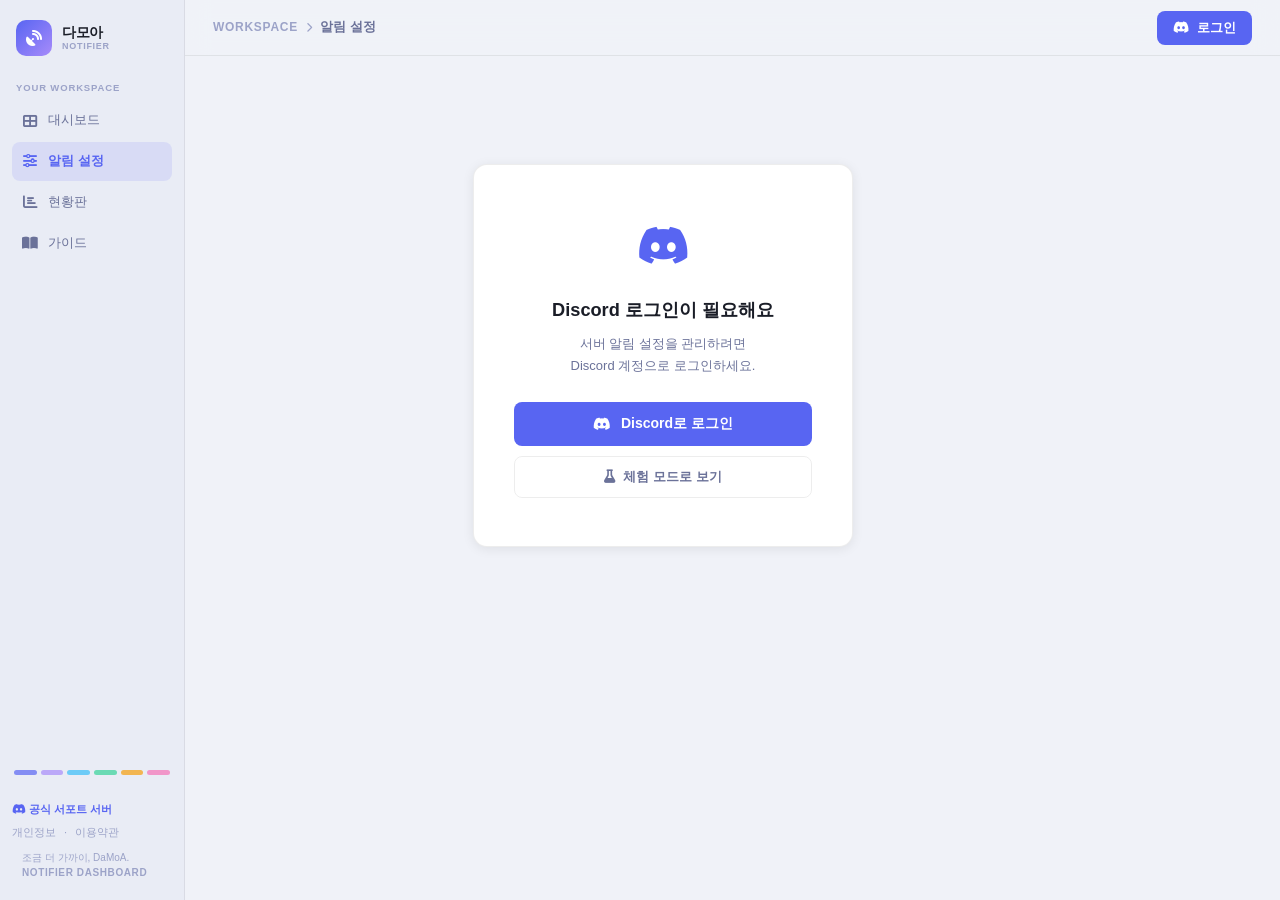
==== index.html @ 515e069c "fix: update client_id to 1558397761861451806 and enhance demo mode" ====
<!DOCTYPE html>
<html lang="ko">
<head>
    <meta charset="UTF-8">
    <meta name="viewport" content="width=device-width, initial-scale=1.0">
    <title>다모아 대시보드 · Team Light</title>
    <meta name="description" content="다양한 플랫폼의 방송·콘텐츠 알림을 Discord 서버에서 한눈에 관리하세요.">
    <link rel="preconnect" href="https://fonts.googleapis.com">
    <link rel="preconnect" href="https://fonts.gstatic.com" crossorigin>
    <link href="https://fonts.googleapis.com/css2?family=Pretendard:wght@300;400;500;600;700;800;900&display=swap" rel="stylesheet">
    <link rel="stylesheet" href="https://cdnjs.cloudflare.com/ajax/libs/font-awesome/6.5.0/css/all.min.css" crossorigin="anonymous">
    <link rel="stylesheet" href="/style.css">
</head>
<body>

<!-- App Shell -->
<div id="app">
    <!-- ─── Sidebar ─── -->
    <aside id="sidebar">
        <div class="sidebar-brand">
            <div class="brand-logo">
                <i class="fas fa-satellite-dish"></i>
            </div>
            <div class="brand-text">
                <span class="brand-name">다모아</span>
                <span class="brand-sub">NOTIFIER</span>
            </div>
        </div>

        <div class="sidebar-section-label">YOUR WORKSPACE</div>
        <nav class="sidebar-nav">
            <a href="#" class="nav-item" data-section="home" id="nav-home">
                <i class="fas fa-th-large"></i><span>대시보드</span>
            </a>
            <a href="#" class="nav-item active" data-section="settings" id="nav-settings">
                <i class="fas fa-sliders-h"></i><span>알림 설정</span>
            </a>
            <a href="#" class="nav-item" data-section="status" id="nav-status">
                <i class="fas fa-chart-bar"></i><span>현황판</span>
            </a>
            <a href="#" class="nav-item" data-section="guide" id="nav-guide">
                <i class="fas fa-book-open"></i><span>가이드</span>
            </a>
        </nav>

        <div class="sidebar-bottom">
            <div class="sidebar-pill-track">
                <span class="pill pill-1"></span><span class="pill pill-2"></span>
                <span class="pill pill-3"></span><span class="pill pill-4"></span>
                <span class="pill pill-5"></span><span class="pill pill-6"></span>
            </div>
            <div class="sidebar-links" style="margin-top: 10px; font-size: 11px; display: flex; flex-direction: column; gap: 6px; color: var(--c-text-3);">
                <a href="https://discord.gg/ZnWmyyXF5s" target="_blank" style="color: var(--c-accent); font-weight: 600; text-decoration: none;"><i class="fab fa-discord"></i> 공식 서포트 서버</a>
                <div style="display: flex; gap: 8px;">
                    <a href="/pp" style="text-decoration: none; color: inherit;">개인정보</a>
                    <span>·</span>
                    <a href="/tos" style="text-decoration: none; color: inherit;">이용약관</a>
                </div>
            </div>
            <div class="sidebar-tagline">조금 더 가까이, DaMoA.<br><span>NOTIFIER DASHBOARD</span></div>
        </div>
    </aside>

    <!-- ─── Main ─── -->
    <div class="main-wrapper">
        <!-- Top Bar -->
        <header id="topbar">
            <div class="topbar-left">
                <span class="topbar-crumb" id="topbar-crumb">WORKSPACE</span>
                <i class="fas fa-chevron-right topbar-sep"></i>
                <span class="topbar-page" id="topbar-page">알림 설정</span>
            </div>
            <div class="topbar-right">
                <!-- Logged-out -->
                <button class="btn-login" id="btn-login" onclick="loginWithDiscord()">
                    <i class="fab fa-discord"></i> 로그인
                </button>
                <!-- Logged-in -->
                <div class="user-info" id="user-info" style="display:none;">
                    <img class="avatar" id="user-avatar" src="" alt="">
                    <span class="username" id="user-name">-</span>
                    <button class="btn-logout" id="btn-logout" onclick="logout()">로그아웃</button>
                </div>
            </div>
        </header>

        <!-- Content -->
        <main id="content">

            <!-- ── HOME ── -->
            <section id="section-home" class="page-section" style="display:none;">
                <div class="hero-banner">
                    <div class="hero-content">
                        <div class="hero-eyebrow">Team Light · DaMoA Bot</div>
                        <h1 class="hero-title">다모아 대시보드</h1>
                        <p class="hero-desc">다양한 플랫폼의 알림을 Discord 서버로<br>한곳에서 모아 관리하세요</p>
                        <div class="hero-badges">
                            <span class="badge badge-platform"><i class="fas fa-layer-group"></i> 8 플랫폼</span>
                            <span class="badge badge-slot"><i class="fas fa-bell"></i> 슬롯당 최대 30개</span>
                            <span class="badge badge-time"><i class="fas fa-clock"></i> 24/7 모니터링</span>
                        </div>
                    </div>
                    <div class="hero-art" aria-hidden="true">
                        <div class="art-ring r1"></div>
                        <div class="art-ring r2"></div>
                        <div class="art-ring r3"></div>
                        <div class="art-icon"><i class="fas fa-satellite-dish"></i></div>
                    </div>
                </div>

                <h2 class="section-title">지원 플랫폼</h2>
                <div class="platform-cards-grid" id="home-platform-grid">
                    <!-- filled by JS -->
                </div>
            </section>

            <!-- ── SETTINGS ── -->
            <section id="section-settings" class="page-section active">
                <!-- Demo banner -->
                <div class="demo-banner" id="demo-banner" style="display:none;">
                    <i class="fas fa-flask"></i>
                    <span><strong>체험 공간</strong> · 마음껏 바꿔보세요. 실제 서버에는 적용되지 않아요.</span>
                    <button class="btn-ghost-sm" onclick="resetDemo()">초기화</button>
                </div>

                <!-- Login required -->
                <div class="login-wall" id="login-wall">
                    <div class="login-card">
                        <div class="login-icon"><i class="fab fa-discord"></i></div>
                        <h2>Discord 로그인이 필요해요</h2>
                        <p>서버 알림 설정을 관리하려면<br>Discord 계정으로 로그인하세요.</p>
                        <button class="btn-discord" onclick="loginWithDiscord()">
                            <i class="fab fa-discord"></i> Discord로 로그인
                        </button>
                        <button class="btn-demo" onclick="enterDemo()">
                            <i class="fas fa-flask"></i> 체험 모드로 보기
                        </button>
                    </div>
                </div>

                <!-- Server selected view -->
                <div id="settings-main" style="display:none;">
                    <div class="settings-layout">
                        <!-- Left: Notification list -->
                        <div class="settings-left">
                            <div class="settings-header-row">
                                <div>
                                    <div class="eyebrow">MY NOTIFICATION SPACE</div>
                                    <h1 class="page-title">알림 설정</h1>
                                    <p class="page-desc">알림을 받을 채널과 멘션 역할을 선택하세요.</p>
                                </div>
                            </div>

                            <!-- Notification list -->
                            <div class="noti-list-card">
                                <div class="noti-list-header">
                                    <span class="noti-list-title">연결된 알림</span>
                                    <span class="noti-count" id="noti-count">0 SOURCES</span>
                                </div>
                                <div class="noti-search-row">
                                    <input class="noti-search" id="noti-search" type="text" placeholder="어떤 알림을 찾으세요?" oninput="filterNotis()">
                                    <button class="btn-icon" onclick="refreshSettings()" title="새로고침"><i class="fas fa-redo-alt"></i></button>
                                </div>
                                <div class="noti-filter-tabs">
                                    <button class="filter-tab active" data-filter="all" onclick="setFilter(this,'all')">전체</button>
                                    <button class="filter-tab" data-filter="on" onclick="setFilter(this,'on')">켜짐</button>
                                    <button class="filter-tab" data-filter="need" onclick="setFilter(this,'need')">확인 필요</button>
                                </div>
                                <div class="noti-list" id="noti-list">
                                    <div class="noti-placeholder">
                                        <i class="fas fa-bell-slash"></i>
                                        <p>알림이 없습니다</p>
                                    </div>
                                </div>
                            </div>
                        </div>

                        <!-- Right: Server picker + tips -->
                        <div class="settings-right">
                            <div class="server-picker-card">
                                <div class="server-picker-label">관리 중인 서버</div>
                                <select class="server-select" id="server-select" onchange="onServerChange()">
                                    <option value="">서버 선택...</option>
                                </select>
                            </div>

                            <div class="tips-card">
                                <div class="tips-title">작은 소식도 놓치지 않도록</div>
                                <p class="tips-desc">알림별 상태를 확인하고 우리 서버에 맞게 조정해보세요.</p>
                                <div class="tips-items">
                                    <div class="tips-item">
                                        <div class="tips-icon"><i class="fas fa-shield-alt"></i></div>
                                        <div>
                                            <div class="tips-item-title">대시보드 연결됨</div>
                                            <div class="tips-item-sub">실제 봇 연결이 아닌 예시입니다</div>
                                        </div>
                                    </div>
                                </div>
                                <a href="#" class="tips-link"><i class="fas fa-external-link-alt"></i> 지금 사용하는 분을 위한 가이드</a>
                                <a href="#" class="tips-link"><i class="fas fa-external-link-alt"></i> 내 정보는 어떻게 사용되나요?</a>
                                <button class="btn-refresh-sm" onclick="refreshSettings()">
                                    <i class="fas fa-sync-alt"></i> 상태 새로고침
                                </button>
                                <p class="tips-note">최초 수집은 기준만 저장해요. 플랫폼 접근 제한에 따라 알림이 늦어지거나 수집이 중지될 수 있습니다.</p>
                            </div>
                        </div>
                    </div>
                </div>
            </section>

            <!-- ── STATUS ── -->
            <section id="section-status" class="page-section" style="display:none;">
                <div class="eyebrow">GLOBAL STATUS</div>
                <h1 class="page-title">현황판</h1>
                <p class="page-desc">다모아 봇이 참여한 모든 서버의 알림 현황입니다.</p>

                <div class="metrics-row" id="metrics-row">
                    <div class="metric-card">
                        <i class="fas fa-bell metric-icon"></i>
                        <div class="metric-val" id="metric-active">-</div>
                        <div class="metric-label">활성 알림</div>
                    </div>
                    <div class="metric-card">
                        <i class="fas fa-crosshairs metric-icon"></i>
                        <div class="metric-val" id="metric-targets">-</div>
                        <div class="metric-label">추적 대상</div>
                    </div>
                    <div class="metric-card">
                        <i class="fas fa-server metric-icon"></i>
                        <div class="metric-val" id="metric-servers">-</div>
                        <div class="metric-label">참여 서버</div>
                    </div>
                    <div class="metric-card">
                        <i class="fas fa-paper-plane metric-icon"></i>
                        <div class="metric-val" id="metric-delivered">-</div>
                        <div class="metric-label">총 전송</div>
                    </div>
                </div>

                <h2 class="section-title" style="margin-top:2rem;">플랫폼별 현황</h2>
                <div class="status-grid" id="status-grid">
                    <!-- filled by JS -->
                </div>
            </section>

            <!-- ── GUIDE ── -->
            <section id="section-guide" class="page-section" style="display:none;">
                <div class="eyebrow">GUIDE</div>
                <h1 class="page-title">가이드</h1>
                <p class="page-desc">다모아 봇 사용 방법을 알아보세요.</p>
                <div class="guide-steps">
                    <div class="guide-step">
                        <div class="step-num">01</div>
                        <div class="step-content">
                            <h3>봇 초대하기</h3>
                            <p><a href="https://discord.com/oauth2/authorize?client_id=1558397761861451806&permissions=536907776&scope=bot" target="_blank" class="link-accent">초대 링크</a>를 통해 다모아 봇을 서버에 초대합니다.</p>
                        </div>
                    </div>
                    <div class="guide-step">
                        <div class="step-num">02</div>
                        <div class="step-content">
                            <h3>알림 추가 <code>/알림추가</code></h3>
                            <p>Discord에서 <code>/알림추가</code> 명령어로 플랫폼과 채널 URL을 등록합니다.</p>
                        </div>
                    </div>
                    <div class="guide-step">
                        <div class="step-num">03</div>
                        <div class="step-content">
                            <h3>알림 종류 선택</h3>
                            <p>방송 시작·종료·예약 알림 등 원하는 종류를 플랫폼별로 설정합니다.</p>
                        </div>
                    </div>
                    <div class="guide-step">
                        <div class="step-num">04</div>
                        <div class="step-content">
                            <h3>대시보드에서 관리</h3>
                            <p>이 대시보드에서 채널, 역할, 활성 여부를 간편하게 수정하세요.</p>
                        </div>
                    </div>
                    <div class="guide-step">
                        <div class="step-num">05</div>
                        <div class="step-content">
                            <h3>지원 및 커뮤니티</h3>
                            <p>도움이 필요하거나 오류를 발견하셨다면 <a href="https://discord.gg/ZnWmyyXF5s" target="_blank" class="link-accent">공식 서포트 서버</a>로 문의해주세요.</p>
                        </div>
                    </div>
                </div>
            </section>

        </main>
    </div>
</div>

<!-- ─── Settings Modal ─── -->
<div class="modal-overlay" id="modal-overlay" onclick="closeModal()">
    <div class="modal" id="settings-modal" onclick="event.stopPropagation()">
        <div class="modal-header">
            <div class="modal-title-row">
                <span class="modal-platform-icon" id="modal-icon-wrap"></span>
                <h2 class="modal-title" id="modal-title">설정</h2>
            </div>
            <button class="modal-close" onclick="closeModal()"><i class="fas fa-times"></i></button>
        </div>
        <div class="modal-body">
            <!-- Target info -->
            <div class="modal-target" id="modal-target-info"></div>

            <!-- Channel -->
            <div class="form-field">
                <label class="form-label">알림 채널</label>
                <div class="form-hint">봇이 메시지·링크·파일을 보낼 수 있는 채널을 선택하세요.</div>
                <select class="form-select" id="modal-channel">
                    <option value="">채널 선택...</option>
                </select>
            </div>

            <!-- Role -->
            <div class="form-field">
                <label class="form-label">멘션 역할</label>
                <div class="form-hint">선택한 역할만 멘션해요. 멘션 가능하게 설정된 역할을 권장합니다.</div>
                <select class="form-select" id="modal-role">
                    <option value="">멘션하지 않음</option>
                </select>
            </div>

            <!-- Kinds -->
            <div class="form-field" id="modal-kinds-field">
                <label class="form-label">알림 종류</label>
                <div class="form-hint">받을 알림 종류를 선택하세요.</div>
                <div class="kinds-grid" id="modal-kinds"></div>
            </div>

            <!-- Enable toggle -->
            <div class="form-field-row">
                <div>
                    <label class="form-label">알림 받기</label>
                    <div class="form-hint">이 알림을 활성화합니다.</div>
                </div>
                <label class="toggle">
                    <input type="checkbox" id="modal-enabled" checked>
                    <span class="toggle-track"></span>
                </label>
            </div>
        </div>
        <div class="modal-footer">
            <button class="btn-ghost" onclick="closeModal()">취소</button>
            <button class="btn-primary" id="modal-save-btn" onclick="saveModal()">
                <i class="fas fa-save"></i> 설정 저장
            </button>
        </div>
    </div>
</div>

<!-- Toast -->
<div class="toast" id="toast"></div>

<script src="/script.js?v=2.0.0"></script>
</body>
</html>
---- style.css ----
/* ────────────────────────────────────────────
   DaMoA Dashboard — style.css v2.0
   Design ref: Hebi Notifier Dashboard
──────────────────────────────────────────── */

/* ── Reset & Base ── */
*, *::before, *::after { box-sizing: border-box; margin: 0; padding: 0; }

:root {
    --c-bg:       #f0f2f8;
    --c-sidebar:  #e9ecf5;
    --c-surface:  #ffffff;
    --c-border:   rgba(0,0,0,.07);
    --c-text:     #1a1d27;
    --c-text-2:   #6b7299;
    --c-text-3:   #9ca3c8;
    --c-accent:   #5865f2;        /* Discord blurple */
    --c-accent-h: #4752c4;
    --c-ok:       #57c17e;
    --c-warn:     #e89b44;
    --c-pill-1:   #5865f2;
    --c-pill-2:   #a78bfa;
    --c-pill-3:   #38bdf8;
    --c-pill-4:   #34d399;
    --c-pill-5:   #f59e0b;
    --c-pill-6:   #f472b6;
    --radius:     14px;
    --radius-sm:  8px;
    --radius-xs:  6px;
    --shadow:     0 2px 12px rgba(0,0,0,.08);
    --shadow-md:  0 8px 32px rgba(0,0,0,.12);
    --sidebar-w:  185px;
    --topbar-h:   56px;
    --transition: .18s ease;
}

html, body { height: 100%; font-family: 'Pretendard', 'Apple SD Gothic Neo', 'Noto Sans KR', sans-serif; background: var(--c-bg); color: var(--c-text); font-size: 14px; line-height: 1.6; }

a { color: inherit; text-decoration: none; }
button { cursor: pointer; font-family: inherit; }
input, select, textarea { font-family: inherit; }

/* ── App Shell ── */
#app { display: flex; height: 100vh; overflow: hidden; }

/* ── Sidebar ── */
#sidebar {
    width: var(--sidebar-w);
    min-width: var(--sidebar-w);
    background: var(--c-sidebar);
    border-right: 1px solid var(--c-border);
    display: flex;
    flex-direction: column;
    padding: 20px 12px 16px;
    overflow: hidden;
    position: relative;
}

.sidebar-brand {
    display: flex;
    align-items: center;
    gap: 10px;
    margin-bottom: 24px;
    padding: 0 4px;
}

.brand-logo {
    width: 36px; height: 36px;
    background: linear-gradient(135deg, var(--c-accent), #a78bfa);
    border-radius: 10px;
    display: flex; align-items: center; justify-content: center;
    color: #fff;
    font-size: 16px;
    flex-shrink: 0;
}

.brand-text { display: flex; flex-direction: column; line-height: 1.2; }
.brand-name { font-size: 14px; font-weight: 800; letter-spacing: -.02em; }
.brand-sub { font-size: 9px; font-weight: 600; color: var(--c-text-3); letter-spacing: .08em; }

.sidebar-section-label {
    font-size: 9.5px;
    font-weight: 700;
    color: var(--c-text-3);
    letter-spacing: .09em;
    padding: 0 4px;
    margin-bottom: 6px;
}

.sidebar-nav { display: flex; flex-direction: column; gap: 2px; flex: 1; }

.nav-item {
    display: flex;
    align-items: center;
    gap: 10px;
    padding: 9px 10px;
    border-radius: var(--radius-sm);
    font-size: 13px;
    font-weight: 500;
    color: var(--c-text-2);
    transition: background var(--transition), color var(--transition);
    text-decoration: none;
}

.nav-item i { width: 16px; text-align: center; font-size: 14px; flex-shrink: 0; }
.nav-item span { white-space: nowrap; }

.nav-item:hover { background: rgba(88,101,242,.08); color: var(--c-accent); }
.nav-item.active {
    background: rgba(88,101,242,.12);
    color: var(--c-accent);
    font-weight: 700;
}

.sidebar-bottom { margin-top: auto; padding-top: 12px; display: flex; flex-direction: column; gap: 4px; }

.sidebar-pill-track { display: flex; gap: 4px; margin-bottom: 12px; padding: 0 2px; }
.pill { display: inline-block; height: 5px; border-radius: 99px; flex: 1; opacity: .7; }
.pill-1 { background: var(--c-pill-1); }
.pill-2 { background: var(--c-pill-2); }
.pill-3 { background: var(--c-pill-3); }
.pill-4 { background: var(--c-pill-4); }
.pill-5 { background: var(--c-pill-5); }
.pill-6 { background: var(--c-pill-6); }

.nav-item-small {
    display: flex;
    align-items: center;
    gap: 8px;
    padding: 7px 10px;
    border-radius: var(--radius-sm);
    font-size: 12px;
    font-weight: 500;
    color: var(--c-text-3);
    transition: color var(--transition);
}
.nav-item-small:hover { color: var(--c-accent); }
.nav-item-small i { width: 14px; text-align: center; font-size: 12px; }

.sidebar-tagline {
    font-size: 10px;
    color: var(--c-text-3);
    padding: 4px 10px;
    line-height: 1.5;
}
.sidebar-tagline span { font-weight: 700; letter-spacing: .06em; }

/* ── Main Wrapper ── */
.main-wrapper {
    flex: 1;
    min-width: 0;
    display: flex;
    flex-direction: column;
    overflow: hidden;
}

/* ── Topbar ── */
#topbar {
    height: var(--topbar-h);
    min-height: var(--topbar-h);
    background: rgba(240,242,248,.85);
    backdrop-filter: blur(12px);
    border-bottom: 1px solid var(--c-border);
    display: flex;
    align-items: center;
    justify-content: space-between;
    padding: 0 28px;
    position: sticky; top: 0; z-index: 100;
}

.topbar-left { display: flex; align-items: center; gap: 8px; }
.topbar-crumb { font-size: 12px; font-weight: 600; color: var(--c-text-3); letter-spacing: .06em; text-transform: uppercase; }
.topbar-sep { font-size: 10px; color: var(--c-text-3); }
.topbar-page { font-size: 13px; font-weight: 700; color: var(--c-text-2); }

.topbar-right { display: flex; align-items: center; gap: 12px; }

.btn-login {
    display: flex; align-items: center; gap: 8px;
    padding: 8px 16px;
    background: var(--c-accent); color: #fff;
    border: none; border-radius: var(--radius-sm);
    font-size: 13px; font-weight: 700;
    transition: background var(--transition);
}
.btn-login:hover { background: var(--c-accent-h); }

.user-info { display: flex; align-items: center; gap: 10px; }
.avatar { width: 32px; height: 32px; border-radius: 50%; object-fit: cover; }
.username { font-size: 13px; font-weight: 700; }
.btn-logout {
    padding: 6px 12px;
    background: transparent; color: var(--c-text-3);
    border: 1px solid var(--c-border); border-radius: var(--radius-sm);
    font-size: 12px; font-weight: 600;
    transition: all var(--transition);
}
.btn-logout:hover { color: var(--c-text); border-color: var(--c-text-2); }

/* ── Content ── */
#content {
    flex: 1;
    overflow-y: auto;
    padding: 28px 28px 40px;
}

.page-section { max-width: 900px; }
.page-section.active { display: block !important; }

.eyebrow {
    font-size: 11px; font-weight: 700;
    color: var(--c-accent); letter-spacing: .1em;
    text-transform: uppercase; margin-bottom: 4px;
}

.page-title { font-size: 2rem; font-weight: 900; letter-spacing: -.04em; line-height: 1.15; margin-bottom: 6px; }
.page-desc { font-size: 13.5px; color: var(--c-text-2); margin-bottom: 24px; }

.section-title { font-size: 1.1rem; font-weight: 800; letter-spacing: -.03em; margin-bottom: 14px; }

/* ── Hero ── */
.hero-banner {
    background: linear-gradient(135deg, #e0e6ff 0%, #f0f2ff 60%, #e8f5ff 100%);
    border: 1px solid var(--c-border);
    border-radius: var(--radius);
    padding: 40px 44px;
    display: flex;
    align-items: center;
    justify-content: space-between;
    overflow: hidden;
    position: relative;
    margin-bottom: 36px;
}

.hero-content { position: relative; z-index: 2; }
.hero-eyebrow { font-size: 11px; font-weight: 700; color: var(--c-accent); letter-spacing: .1em; text-transform: uppercase; margin-bottom: 8px; }
.hero-title { font-size: 2.4rem; font-weight: 900; letter-spacing: -.05em; line-height: 1.1; margin-bottom: 10px; }
.hero-desc { font-size: 14px; color: var(--c-text-2); margin-bottom: 22px; line-height: 1.65; }
.hero-badges { display: flex; flex-wrap: wrap; gap: 8px; }
.badge { display: inline-flex; align-items: center; gap: 6px; padding: 6px 14px; background: rgba(88,101,242,.1); color: var(--c-accent); border-radius: 99px; font-size: 12.5px; font-weight: 700; }

.hero-art {
    position: relative;
    width: 160px; height: 160px;
    flex-shrink: 0;
    display: flex; align-items: center; justify-content: center;
}
.art-ring {
    position: absolute;
    border-radius: 50%;
    border: 2px solid rgba(88,101,242,.15);
    animation: pulse-ring 3s ease-in-out infinite;
}
.r1 { width: 80px; height: 80px; animation-delay: 0s; }
.r2 { width: 120px; height: 120px; animation-delay: .5s; border-color: rgba(88,101,242,.08); }
.r3 { width: 155px; height: 155px; animation-delay: 1s; border-color: rgba(88,101,242,.04); }
.art-icon { font-size: 2rem; color: var(--c-accent); position: relative; z-index: 1; }
@keyframes pulse-ring { 0%,100% { transform: scale(1); opacity: 1; } 50% { transform: scale(1.06); opacity: .6; } }

/* ── Platform Cards (Home) ── */
.platform-cards-grid {
    display: grid;
    grid-template-columns: repeat(auto-fill, minmax(150px, 1fr));
    gap: 12px;
}

.platform-card {
    background: var(--c-surface);
    border: 1px solid var(--c-border);
    border-radius: var(--radius-sm);
    padding: 20px 14px;
    display: flex; flex-direction: column; align-items: center; gap: 10px;
    text-align: center;
    transition: transform var(--transition), box-shadow var(--transition), border-color var(--transition);
}
.platform-card:hover { transform: translateY(-3px); box-shadow: var(--shadow-md); border-color: var(--c-accent); }

.platform-card-icon {
    width: 48px; height: 48px;
    border-radius: 14px;
    display: flex; align-items: center; justify-content: center;
    font-size: 22px; color: #fff;
    flex-shrink: 0;
}
.platform-card-name { font-size: 13px; font-weight: 700; }
.platform-card-kinds { font-size: 11px; color: var(--c-text-3); }

/* ── Demo Banner ── */
.demo-banner {
    display: flex;
    align-items: center;
    gap: 10px;
    background: #eef0ff;
    border: 1px solid rgba(88,101,242,.2);
    border-radius: var(--radius-sm);
    padding: 12px 16px;
    margin-bottom: 20px;
    font-size: 13px;
    color: #3b44a6;
}
.demo-banner i { font-size: 14px; flex-shrink: 0; }
.demo-banner span { flex: 1; }
.btn-ghost-sm {
    padding: 4px 12px;
    background: transparent;
    color: var(--c-accent);
    border: 1px solid var(--c-accent);
    border-radius: var(--radius-xs);
    font-size: 12px; font-weight: 700;
    transition: all var(--transition);
}
.btn-ghost-sm:hover { background: var(--c-accent); color: #fff; }

/* ── Login Wall ── */
.login-wall { display: flex; align-items: center; justify-content: center; padding: 80px 0; }

.login-card {
    background: var(--c-surface);
    border: 1px solid var(--c-border);
    border-radius: var(--radius);
    padding: 48px 40px;
    text-align: center;
    max-width: 380px;
    width: 100%;
    box-shadow: var(--shadow);
}
.login-icon { font-size: 3rem; color: var(--c-accent); margin-bottom: 16px; }
.login-card h2 { font-size: 1.3rem; font-weight: 800; margin-bottom: 8px; }
.login-card p { color: var(--c-text-2); font-size: 13px; line-height: 1.7; margin-bottom: 24px; }

.btn-discord {
    display: inline-flex; align-items: center; gap: 10px;
    width: 100%;
    padding: 13px 20px;
    background: #5865f2; color: #fff;
    border: none; border-radius: var(--radius-sm);
    font-size: 14px; font-weight: 700;
    justify-content: center;
    transition: background var(--transition), transform var(--transition);
    margin-bottom: 10px;
}
.btn-discord:hover { background: #4752c4; transform: translateY(-1px); }

.btn-demo {
    display: inline-flex; align-items: center; gap: 8px;
    width: 100%;
    padding: 11px 20px;
    background: transparent; color: var(--c-text-2);
    border: 1px solid var(--c-border); border-radius: var(--radius-sm);
    font-size: 13px; font-weight: 600;
    justify-content: center;
    transition: all var(--transition);
}
.btn-demo:hover { border-color: var(--c-text-2); color: var(--c-text); }

/* ── Settings Layout ── */
.settings-layout { display: flex; gap: 20px; align-items: flex-start; }
.settings-left { flex: 1; min-width: 0; }
.settings-right { width: 240px; flex-shrink: 0; display: flex; flex-direction: column; gap: 12px; }

.settings-header-row { margin-bottom: 20px; }

/* ── Notification List Card ── */
.noti-list-card {
    background: var(--c-surface);
    border: 1px solid var(--c-border);
    border-radius: var(--radius);
    overflow: hidden;
}
.noti-list-header {
    display: flex; align-items: center; justify-content: space-between;
    padding: 16px 18px 12px;
    border-bottom: 1px solid var(--c-border);
}
.noti-list-title { font-size: 14px; font-weight: 800; }
.noti-count { font-size: 11px; font-weight: 700; color: var(--c-text-3); letter-spacing: .06em; }

.noti-search-row { display: flex; align-items: center; gap: 8px; padding: 12px 18px 8px; }
.noti-search {
    flex: 1;
    padding: 9px 14px;
    background: var(--c-bg);
    border: 1px solid var(--c-border);
    border-radius: var(--radius-sm);
    font-size: 13px;
    outline: none;
    color: var(--c-text);
    transition: border-color var(--transition);
}
.noti-search:focus { border-color: var(--c-accent); }
.noti-search::placeholder { color: var(--c-text-3); }

.btn-icon {
    width: 36px; height: 36px;
    background: var(--c-bg);
    border: 1px solid var(--c-border);
    border-radius: var(--radius-sm);
    display: flex; align-items: center; justify-content: center;
    color: var(--c-text-2); font-size: 13px;
    transition: all var(--transition);
}
.btn-icon:hover { border-color: var(--c-accent); color: var(--c-accent); }

.noti-filter-tabs { display: flex; gap: 4px; padding: 4px 18px 10px; }
.filter-tab {
    padding: 5px 12px;
    background: transparent;
    border: 1px solid transparent;
    border-radius: 99px;
    font-size: 12px; font-weight: 600;
    color: var(--c-text-3);
    transition: all var(--transition);
}
.filter-tab:hover { color: var(--c-text-2); }
.filter-tab.active { background: rgba(88,101,242,.1); color: var(--c-accent); border-color: rgba(88,101,242,.2); }

.noti-list { display: flex; flex-direction: column; }
.noti-placeholder { display: flex; flex-direction: column; align-items: center; gap: 8px; padding: 48px; color: var(--c-text-3); }
.noti-placeholder i { font-size: 2rem; }
.noti-placeholder p { font-size: 13px; }

/* ── Notification Row ── */
.noti-row {
    display: flex;
    align-items: center;
    gap: 14px;
    padding: 14px 18px;
    border-top: 1px solid var(--c-border);
    transition: background var(--transition);
}
.noti-row:hover { background: #fafbff; }
.noti-row.disabled { opacity: .55; }

.noti-thumb {
    width: 44px; height: 44px;
    border-radius: 12px;
    object-fit: cover;
    flex-shrink: 0;
    background: var(--c-bg);
    display: flex; align-items: center; justify-content: center;
    font-size: 20px; color: #fff;
}

.noti-info { flex: 1; min-width: 0; }
.noti-name { font-size: 13px; font-weight: 700; white-space: nowrap; overflow: hidden; text-overflow: ellipsis; }
.noti-sub { font-size: 11.5px; color: var(--c-text-3); margin-top: 1px; }

.noti-meta { text-align: right; min-width: 130px; }
.noti-channel { font-size: 12px; font-weight: 600; color: var(--c-text-2); }
.noti-channel::before { content: '# '; color: var(--c-text-3); }
.noti-status { font-size: 11px; color: var(--c-ok); margin-top: 2px; }
.noti-status::before { content: '✓ '; }
.noti-status.warn { color: var(--c-warn); }
.noti-status.warn::before { content: '⚠ '; }
.noti-time { font-size: 11px; color: var(--c-text-3); margin-top: 2px; }

.noti-actions { display: flex; align-items: center; gap: 6px; flex-shrink: 0; }

.btn-toggle {
    padding: 5px 12px;
    border: 1px solid var(--c-border);
    border-radius: var(--radius-xs);
    background: transparent;
    font-size: 11.5px; font-weight: 700;
    color: var(--c-text-2);
    transition: all var(--transition);
}
.btn-toggle.on { background: rgba(87,193,126,.15); color: #389c5f; border-color: rgba(87,193,126,.3); }
.btn-toggle.off { color: var(--c-text-3); }
.btn-toggle:hover { border-color: var(--c-text-2); }

.btn-settings {
    display: flex; align-items: center; gap: 5px;
    padding: 5px 10px;
    border: 1px solid var(--c-border);
    border-radius: var(--radius-xs);
    background: transparent;
    font-size: 11.5px; font-weight: 600;
    color: var(--c-text-2);
    transition: all var(--transition);
}
.btn-settings:hover { border-color: var(--c-accent); color: var(--c-accent); }

/* ── Right Cards ── */
.server-picker-card {
    background: var(--c-surface);
    border: 1px solid var(--c-border);
    border-radius: var(--radius-sm);
    padding: 14px 16px;
}
.server-picker-label { font-size: 11px; font-weight: 700; color: var(--c-text-3); text-transform: uppercase; letter-spacing: .08em; margin-bottom: 8px; }
.server-select {
    width: 100%;
    padding: 9px 12px;
    background: var(--c-bg);
    border: 1px solid var(--c-border);
    border-radius: var(--radius-xs);
    font-size: 13px; font-weight: 600;
    color: var(--c-text);
    outline: none;
    transition: border-color var(--transition);
    appearance: none;
    background-image: url("data:image/svg+xml,%3Csvg xmlns='http://www.w3.org/2000/svg' viewBox='0 0 20 20'%3E%3Cpath fill='%239ca3c8' d='M5 7l5 5 5-5'/%3E%3C/svg%3E");
    background-repeat: no-repeat;
    background-position: right 10px center;
    background-size: 16px;
    padding-right: 32px;
}
.server-select:focus { border-color: var(--c-accent); }

.tips-card {
    background: var(--c-surface);
    border: 1px solid var(--c-border);
    border-radius: var(--radius-sm);
    padding: 16px;
}
.tips-title { font-size: 13px; font-weight: 800; margin-bottom: 6px; }
.tips-desc { font-size: 12px; color: var(--c-text-2); margin-bottom: 14px; line-height: 1.6; }
.tips-items { display: flex; flex-direction: column; gap: 10px; margin-bottom: 14px; }
.tips-item { display: flex; align-items: flex-start; gap: 10px; }
.tips-icon { width: 30px; height: 30px; background: rgba(88,101,242,.1); border-radius: var(--radius-xs); display: flex; align-items: center; justify-content: center; color: var(--c-accent); font-size: 13px; flex-shrink: 0; }
.tips-item-title { font-size: 12px; font-weight: 700; }
.tips-item-sub { font-size: 11px; color: var(--c-text-3); }
.tips-link { display: flex; align-items: center; gap: 6px; font-size: 12px; color: var(--c-accent); padding: 4px 0; transition: opacity var(--transition); }
.tips-link:hover { opacity: .75; }
.tips-link i { font-size: 10px; }
.btn-refresh-sm {
    width: 100%;
    display: flex; align-items: center; justify-content: center; gap: 6px;
    padding: 9px 12px;
    background: var(--c-bg); color: var(--c-text-2);
    border: 1px solid var(--c-border); border-radius: var(--radius-xs);
    font-size: 12px; font-weight: 600;
    margin: 12px 0 8px;
    transition: all var(--transition);
}
.btn-refresh-sm:hover { border-color: var(--c-accent); color: var(--c-accent); }
.tips-note { font-size: 11px; color: var(--c-text-3); line-height: 1.6; }

/* ── Status Board ── */
.metrics-row { display: grid; grid-template-columns: repeat(auto-fill, minmax(160px, 1fr)); gap: 12px; margin-bottom: 4px; }

.metric-card {
    background: var(--c-surface);
    border: 1px solid var(--c-border);
    border-radius: var(--radius-sm);
    padding: 20px;
    text-align: center;
}
.metric-icon { font-size: 18px; color: var(--c-accent); margin-bottom: 10px; }
.metric-val { font-size: 2rem; font-weight: 900; letter-spacing: -.04em; margin-bottom: 4px; }
.metric-label { font-size: 11.5px; color: var(--c-text-3); font-weight: 600; }

.status-grid { display: grid; grid-template-columns: repeat(auto-fill, minmax(200px, 1fr)); gap: 12px; }

.status-card {
    background: var(--c-surface);
    border: 1px solid var(--c-border);
    border-radius: var(--radius-sm);
    padding: 18px 16px;
    transition: transform var(--transition), box-shadow var(--transition);
}
.status-card:hover { transform: translateY(-2px); box-shadow: var(--shadow); }

.status-card-header { display: flex; align-items: center; gap: 10px; margin-bottom: 12px; }
.status-card-icon { width: 36px; height: 36px; border-radius: 10px; display: flex; align-items: center; justify-content: center; font-size: 16px; color: #fff; flex-shrink: 0; }
.status-card-name { font-size: 14px; font-weight: 800; }

.status-stat { display: flex; justify-content: space-between; font-size: 12px; color: var(--c-text-2); padding: 4px 0; border-bottom: 1px solid var(--c-border); }
.status-stat:last-child { border-bottom: none; }
.status-stat-val { font-weight: 700; color: var(--c-text); }

/* ── Guide ── */
.guide-steps { display: flex; flex-direction: column; gap: 0; }
.guide-step {
    display: flex;
    gap: 20px;
    padding: 20px 0;
    border-bottom: 1px solid var(--c-border);
}
.guide-step:last-child { border-bottom: none; }
.step-num { font-size: 1.5rem; font-weight: 900; color: rgba(88,101,242,.25); width: 48px; flex-shrink: 0; line-height: 1; }
.step-content h3 { font-size: 15px; font-weight: 800; margin-bottom: 6px; }
.step-content p { font-size: 13px; color: var(--c-text-2); line-height: 1.65; }
.link-accent { color: var(--c-accent); font-weight: 600; }
.link-accent:hover { text-decoration: underline; }
code { background: rgba(88,101,242,.1); color: var(--c-accent); padding: 2px 7px; border-radius: 5px; font-size: .9em; font-family: monospace; }

/* ── Modal ── */
.modal-overlay {
    display: none;
    position: fixed; inset: 0;
    background: rgba(0,0,0,.45);
    backdrop-filter: blur(4px);
    z-index: 999;
    align-items: center;
    justify-content: center;
}
.modal-overlay.open { display: flex; }

.modal {
    background: #fff;
    border-radius: var(--radius);
    width: 100%;
    max-width: 440px;
    margin: 20px;
    box-shadow: 0 24px 64px rgba(0,0,0,.2);
    animation: slideUp .25s ease;
}
@keyframes slideUp { from { opacity: 0; transform: translateY(16px); } to { opacity: 1; transform: translateY(0); } }

.modal-header { display: flex; align-items: center; justify-content: space-between; padding: 20px 22px 16px; border-bottom: 1px solid var(--c-border); }
.modal-title-row { display: flex; align-items: center; gap: 10px; }
.modal-title { font-size: 1.05rem; font-weight: 800; }
.modal-platform-icon { width: 28px; height: 28px; border-radius: 8px; display: flex; align-items: center; justify-content: center; font-size: 14px; color: #fff; flex-shrink: 0; }
.modal-close { width: 32px; height: 32px; border-radius: 50%; background: var(--c-bg); border: none; font-size: 14px; color: var(--c-text-2); display: flex; align-items: center; justify-content: center; transition: all var(--transition); }
.modal-close:hover { background: var(--c-border); color: var(--c-text); }

.modal-body { padding: 20px 22px; display: flex; flex-direction: column; gap: 16px; }
.modal-target { font-size: 12px; color: var(--c-text-3); background: var(--c-bg); padding: 8px 12px; border-radius: var(--radius-xs); word-break: break-all; }

.form-field { display: flex; flex-direction: column; gap: 5px; }
.form-label { font-size: 13px; font-weight: 700; }
.form-hint { font-size: 11.5px; color: var(--c-text-3); line-height: 1.5; }
.form-select {
    width: 100%; padding: 10px 14px;
    background: var(--c-bg);
    border: 1px solid var(--c-border);
    border-radius: var(--radius-xs);
    font-size: 13px; font-weight: 500; color: var(--c-text);
    outline: none;
    appearance: none;
    background-image: url("data:image/svg+xml,%3Csvg xmlns='http://www.w3.org/2000/svg' viewBox='0 0 20 20'%3E%3Cpath fill='%239ca3c8' d='M5 7l5 5 5-5'/%3E%3C/svg%3E");
    background-repeat: no-repeat;
    background-position: right 10px center;
    background-size: 16px;
    padding-right: 34px;
    transition: border-color var(--transition);
}
.form-select:focus { border-color: var(--c-accent); }

.form-field-row { display: flex; align-items: center; justify-content: space-between; }

/* Kinds Grid */
.kinds-grid { display: flex; flex-wrap: wrap; gap: 6px; }
.kind-chip {
    display: flex; align-items: center; gap: 6px;
    padding: 6px 12px;
    background: var(--c-bg);
    border: 1.5px solid var(--c-border);
    border-radius: 99px;
    font-size: 12px; font-weight: 600; color: var(--c-text-2);
    cursor: pointer;
    transition: all var(--transition);
    user-select: none;
}
.kind-chip:hover { border-color: var(--c-accent); color: var(--c-accent); }
.kind-chip.selected { background: rgba(88,101,242,.1); border-color: var(--c-accent); color: var(--c-accent); }
.kind-chip input[type="checkbox"] { display: none; }

/* Toggle */
.toggle { position: relative; display: inline-block; width: 44px; height: 24px; cursor: pointer; }
.toggle input { opacity: 0; width: 0; height: 0; }
.toggle-track {
    position: absolute; inset: 0;
    background: #d1d5db;
    border-radius: 12px;
    transition: background var(--transition);
}
.toggle-track::before {
    content: '';
    position: absolute;
    width: 18px; height: 18px;
    border-radius: 50%;
    background: #fff;
    top: 3px; left: 3px;
    transition: transform var(--transition);
    box-shadow: 0 1px 4px rgba(0,0,0,.2);
}
.toggle input:checked ~ .toggle-track { background: var(--c-accent); }
.toggle input:checked ~ .toggle-track::before { transform: translateX(20px); }

.modal-footer { display: flex; align-items: center; justify-content: flex-end; gap: 10px; padding: 14px 22px 18px; border-top: 1px solid var(--c-border); }

.btn-ghost {
    padding: 9px 18px;
    background: transparent; color: var(--c-text-2);
    border: 1px solid var(--c-border); border-radius: var(--radius-sm);
    font-size: 13px; font-weight: 600;
    transition: all var(--transition);
}
.btn-ghost:hover { border-color: var(--c-text-2); color: var(--c-text); }

.btn-primary {
    display: flex; align-items: center; gap: 7px;
    padding: 9px 20px;
    background: var(--c-text); color: #fff;
    border: none; border-radius: var(--radius-sm);
    font-size: 13px; font-weight: 700;
    transition: all var(--transition);
}
.btn-primary:hover { background: #2d2f3e; }

/* ── Toast ── */
.toast {
    position: fixed;
    bottom: 24px; right: 24px;
    background: var(--c-text); color: #fff;
    padding: 12px 20px;
    border-radius: var(--radius-sm);
    font-size: 13px; font-weight: 600;
    box-shadow: var(--shadow-md);
    opacity: 0;
    transform: translateY(8px);
    transition: all .3s ease;
    pointer-events: none;
    z-index: 9999;
    max-width: 320px;
}
.toast.show { opacity: 1; transform: translateY(0); }
.toast.success { background: var(--c-ok); }
.toast.error { background: #e05252; }

/* ── Skeleton / Loader ── */
.skeleton {
    background: linear-gradient(90deg, #eee 25%, #f5f5f5 50%, #eee 75%);
    background-size: 200% 100%;
    animation: shimmer 1.5s infinite;
    border-radius: 6px;
}
@keyframes shimmer { 0% { background-position: 200% 0; } 100% { background-position: -200% 0; } }

/* ── Responsive ── */
@media (max-width: 840px) {
    .settings-layout { flex-direction: column; }
    .settings-right { width: 100%; }
    .hero-art { display: none; }
}

@media (max-width: 600px) {
    #sidebar { width: 56px; min-width: 56px; padding: 16px 6px; }
    .brand-text, .sidebar-section-label, .nav-item span, .sidebar-tagline, .nav-item-small span, .sidebar-pill-track { display: none; }
    .nav-item { justify-content: center; padding: 10px; }
    .nav-item i { width: auto; }
    #content { padding: 16px; }
    #topbar { padding: 0 16px; }
}
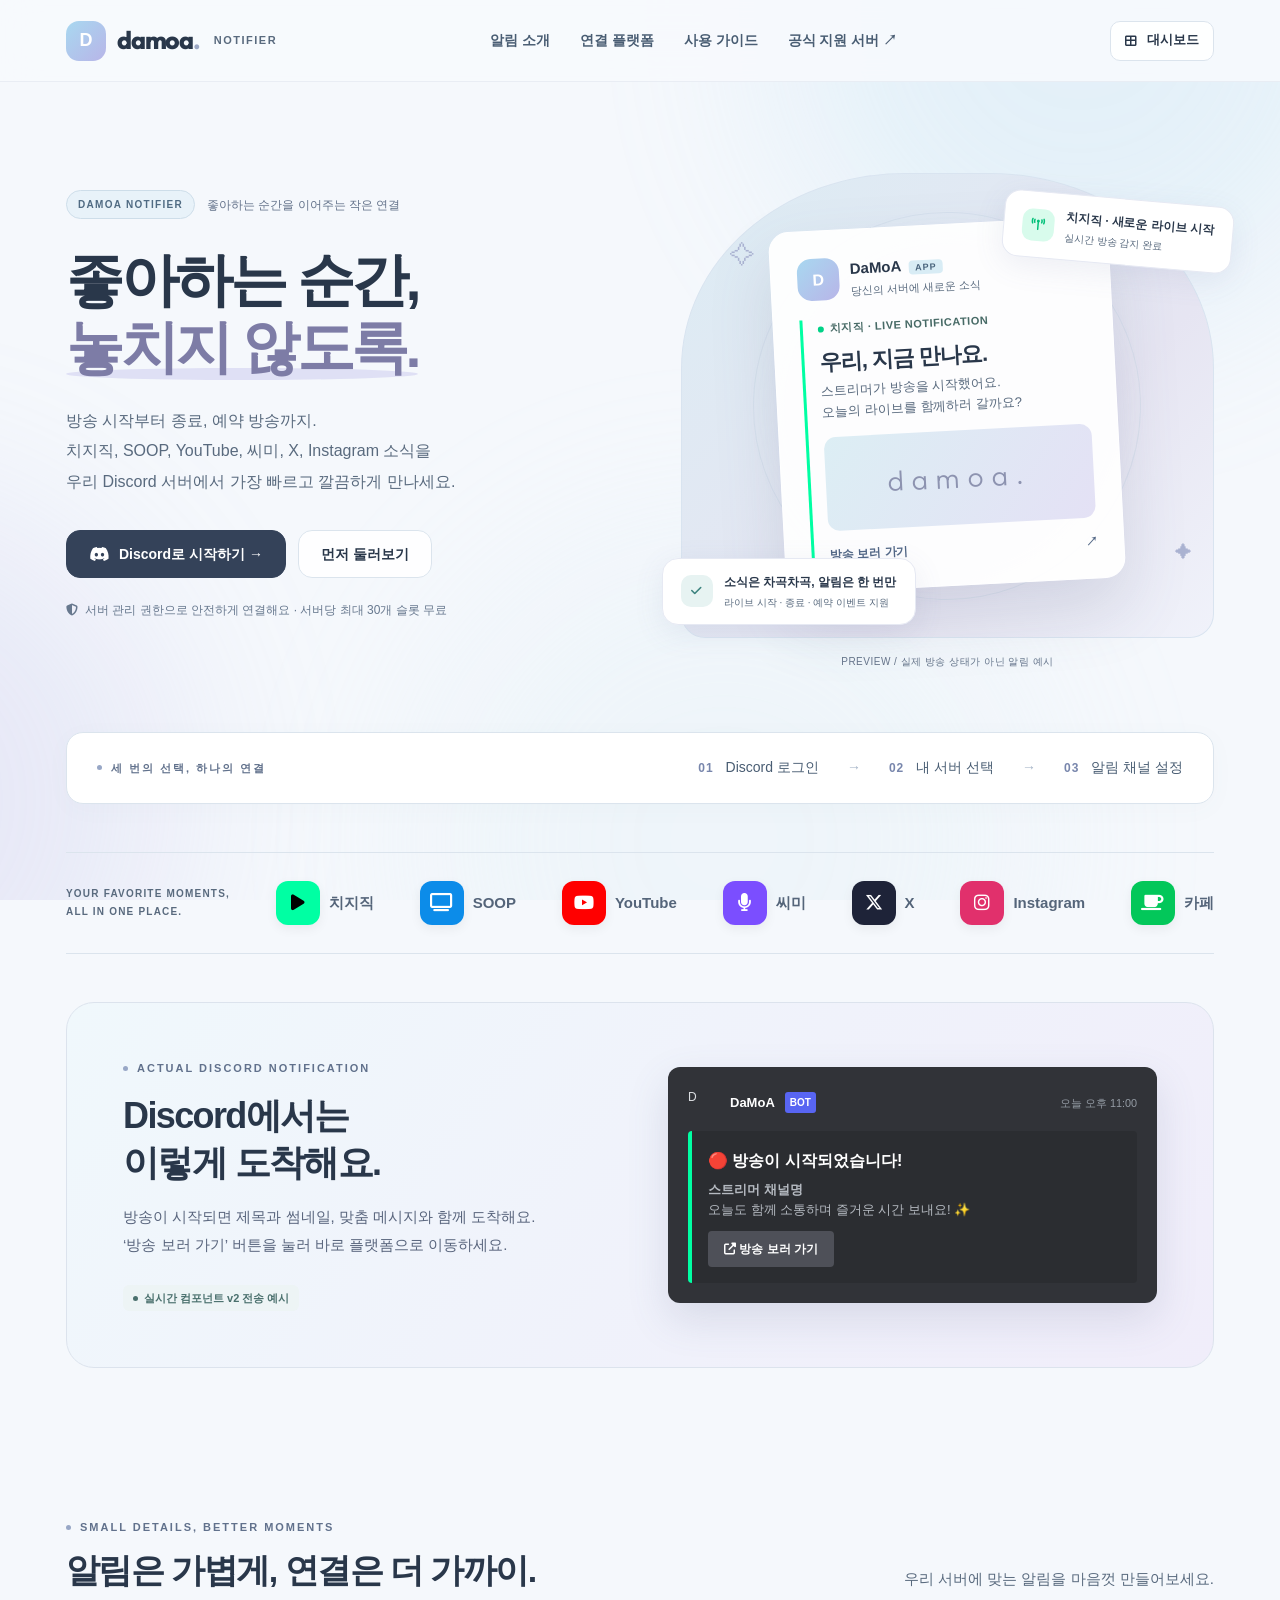
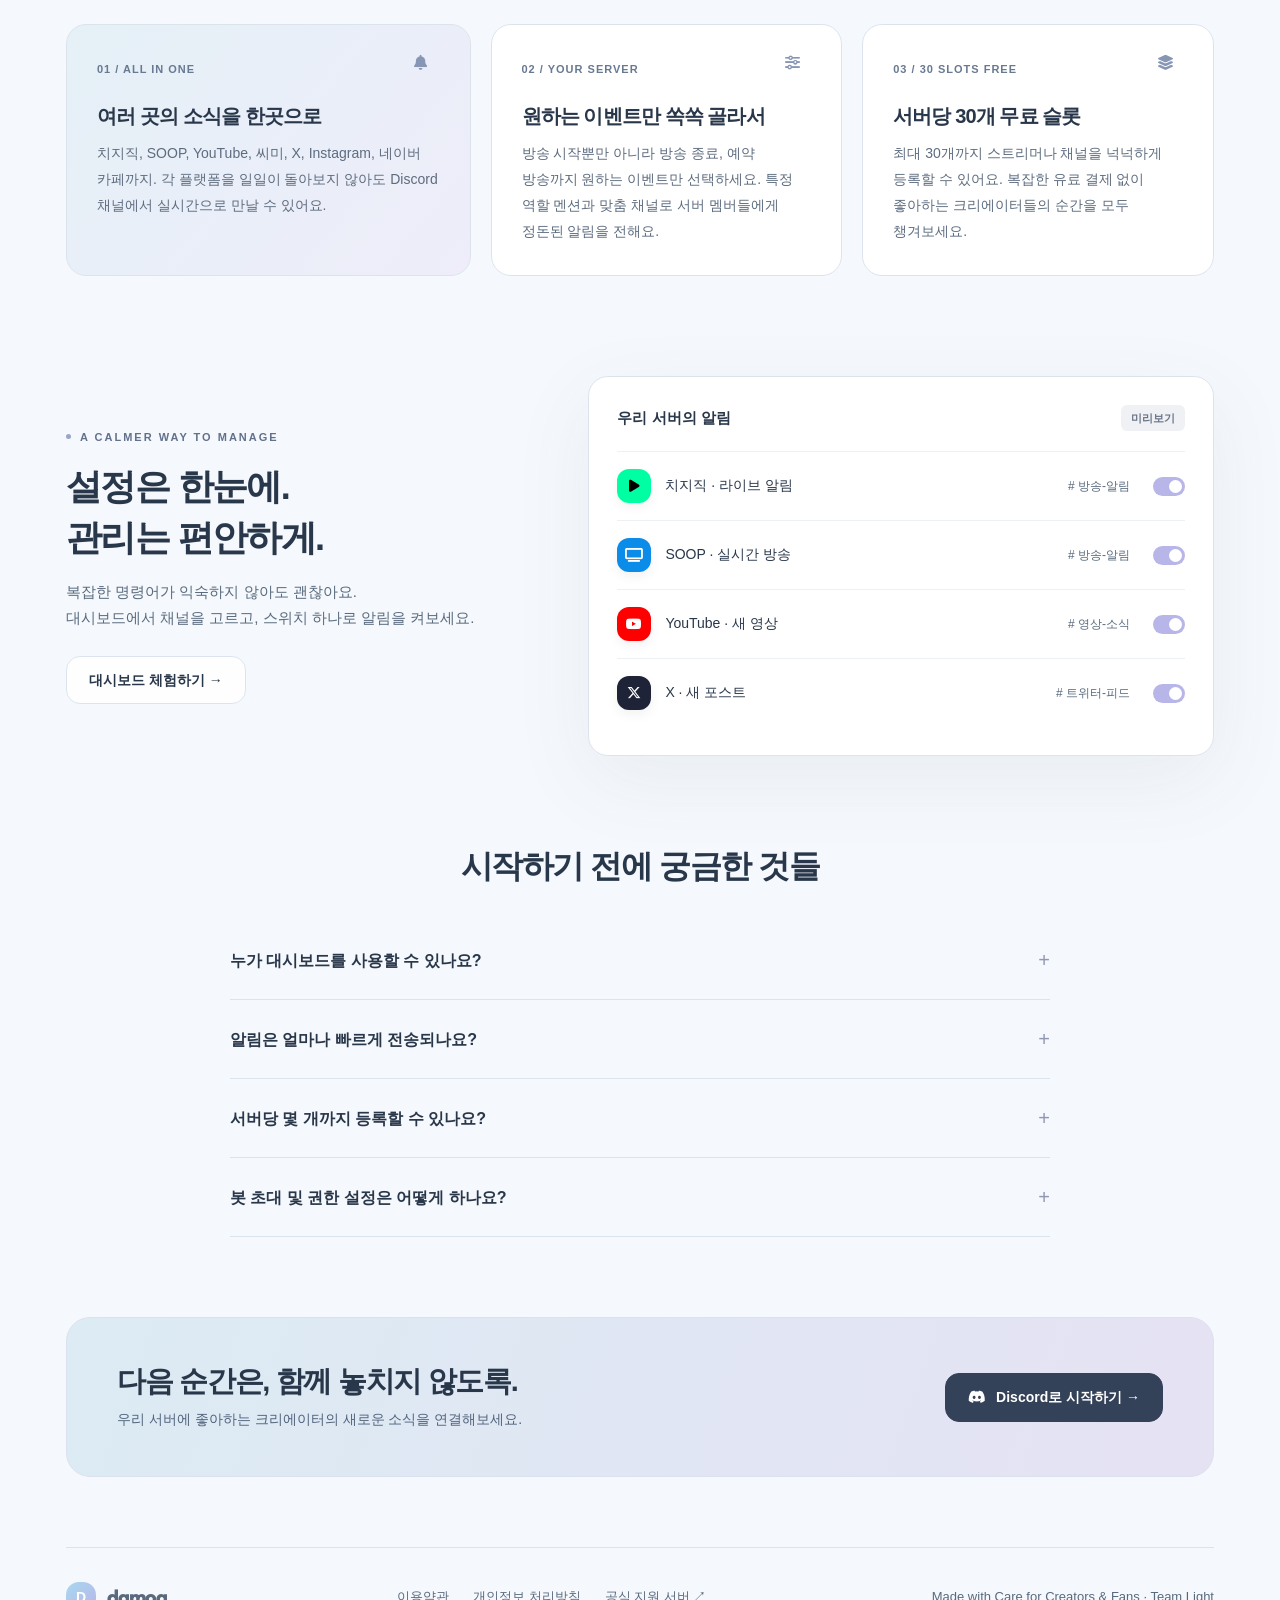
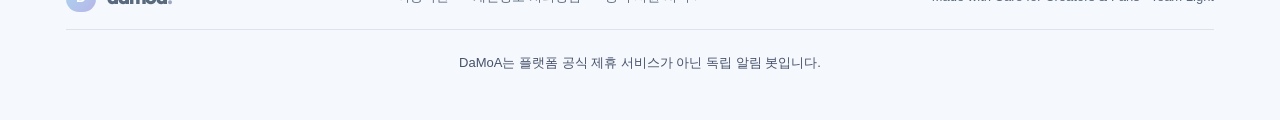
==== commit 3678b5fc: "feat: redesign UI matching Hebi Notifier and fix Discord auth & guild loading" ====
--- a/index.html
+++ b/index.html
@@ -3,357 +3,610 @@
 <head>
     <meta charset="UTF-8">
     <meta name="viewport" content="width=device-width, initial-scale=1.0">
-    <title>다모아 대시보드 · Team Light</title>
-    <meta name="description" content="다양한 플랫폼의 방송·콘텐츠 알림을 Discord 서버에서 한눈에 관리하세요.">
+    <meta name="theme-color" content="#D8ECF5">
+    <meta name="description" content="다모아(DaMoA) — 치지직, SOOP, YouTube, 씨미, X, Instagram 소식을 Discord에서 가장 빠르고 깔끔하게 만나보세요. 최대 30개 무료 슬롯 지원.">
+    <title>DaMoA — 좋아하는 순간을 이어주는 작은 연결</title>
+    
+    <!-- Fonts & Icons -->
     <link rel="preconnect" href="https://fonts.googleapis.com">
     <link rel="preconnect" href="https://fonts.gstatic.com" crossorigin>
-    <link href="https://fonts.googleapis.com/css2?family=Pretendard:wght@300;400;500;600;700;800;900&display=swap" rel="stylesheet">
+    <link href="https://fonts.googleapis.com/css2?family=Pretendard:wght@300;400;500;600;700;800&family=Outfit:wght@400;600;700;800&display=swap" rel="stylesheet">
     <link rel="stylesheet" href="https://cdnjs.cloudflare.com/ajax/libs/font-awesome/6.5.0/css/all.min.css" crossorigin="anonymous">
+    
     <link rel="stylesheet" href="/style.css">
 </head>
 <body>
-
-<!-- App Shell -->
-<div id="app">
-    <!-- ─── Sidebar ─── -->
-    <aside id="sidebar">
-        <div class="sidebar-brand">
-            <div class="brand-logo">
-                <i class="fas fa-satellite-dish"></i>
-            </div>
-            <div class="brand-text">
-                <span class="brand-name">다모아</span>
-                <span class="brand-sub">NOTIFIER</span>
+    <a class="skip" href="#main">본문으로 이동</a>
+    
+    <!-- Atmosphere animated pastel background -->
+    <div class="atmosphere" aria-hidden="true">
+        <i></i><i></i><i></i>
+    </div>
+
+    <!-- MAIN APP CONTAINER -->
+    <div id="app">
+        <!-- 1. LANDING VIEW (Home) -->
+        <div id="view-landing">
+            <!-- Navigation Header -->
+            <header class="topbar">
+                <div class="container nav">
+                    <a class="brand" href="/">
+                        <div class="brand-logo-img">D</div>
+                        <strong>damoa<span style="color:#9ca8c4">.</span></strong>
+                        <span class="brand-suffix">NOTIFIER</span>
+                    </a>
+                    <nav class="navlinks" aria-label="주요 메뉴">
+                        <a href="#features">알림 소개</a>
+                        <a href="#platforms">연결 플랫폼</a>
+                        <a href="/guide" id="link-guide-nav">사용 가이드</a>
+                        <a href="https://discord.gg/ZnWmyyXF5s" target="_blank" rel="noopener">공식 지원 서버 ↗</a>
+                    </nav>
+                    <div class="nav-actions">
+                        <button class="btn small" id="btn-top-dashboard">
+                            <i class="fas fa-th-large" style="font-size:12px;"></i> 대시보드
+                        </button>
+                    </div>
+                </div>
+            </header>
+
+            <main class="container" id="main">
+                <!-- Hero Section -->
+                <section class="hero">
+                    <div class="hero-copy reveal">
+                        <div class="hero-kicker">
+                            <span>DAMOA NOTIFIER</span> 좋아하는 순간을 이어주는 작은 연결
+                        </div>
+                        <h1>좋아하는 순간,<br><em>놓치지 않도록.</em></h1>
+                        <p>
+                            방송 시작부터 종료, 예약 방송까지.<br>
+                            치지직, SOOP, YouTube, 씨미, X, Instagram 소식을<br>
+                            우리 Discord 서버에서 가장 빠르고 깔끔하게 만나세요.
+                        </p>
+                        <div class="hero-actions">
+                            <button class="btn primary" id="btn-hero-login">
+                                <i class="fab fa-discord" style="font-size:16px;"></i> Discord로 시작하기 →
+                            </button>
+                            <button class="btn" id="btn-hero-demo">
+                                먼저 둘러보기
+                            </button>
+                        </div>
+                        <div class="tiny-note">
+                            <i class="fas fa-shield-alt"></i> 서버 관리 권한으로 안전하게 연결해요 · 서버당 최대 30개 슬롯 무료
+                        </div>
+                    </div>
+
+                    <div class="hero-art reveal delay">
+                        <div class="hero-glow"></div>
+                        <div class="orbit"></div>
+                        <span class="spark one">✧</span>
+                        <span class="spark two">✦</span>
+                        
+                        <div class="floating-chip first">
+                            <span class="chip-icon" style="background:#d8fbec;color:#00c078;">
+                                <i class="fas fa-broadcast-tower"></i>
+                            </span>
+                            <span>치지직 · 새로운 라이브 시작<small>실시간 방송 감지 완료</small></span>
+                        </div>
+
+                        <!-- Hebi Style Discord Notification Preview Card -->
+                        <div class="notify-card">
+                            <div class="notify-header">
+                                <div class="bot-avatar">D</div>
+                                <div>
+                                    <strong>DaMoA <span class="app-tag">APP</span></strong>
+                                    <small>당신의 서버에 새로운 소식</small>
+                                </div>
+                            </div>
+                            <div class="notify-content">
+                                <div class="live-tag">
+                                    <i class="dot"></i> 치지직 · LIVE NOTIFICATION
+                                </div>
+                                <h3>우리, 지금 만나요.</h3>
+                                <p>스트리머가 방송을 시작했어요.<br>오늘의 라이브를 함께하러 갈까요?</p>
+                                <div class="wave-art" aria-hidden="true">
+                                    <span>damoa.</span>
+                                </div>
+                                <div class="notify-link">
+                                    방송 보러 가기 <span>↗</span>
+                                </div>
+                            </div>
+                        </div>
+
+                        <div class="floating-chip second">
+                            <span class="chip-icon" style="background:#e7f3f2;color:#3b827e;">
+                                <i class="fas fa-check"></i>
+                            </span>
+                            <span>소식은 차곡차곡, 알림은 한 번만<small>라이브 시작 · 종료 · 예약 이벤트 지원</small></span>
+                        </div>
+                        <span class="illustration-note">PREVIEW / 실제 방송 상태가 아닌 알림 예시</span>
+                    </div>
+                </section>
+
+                <!-- Getting Started 3-Step Flow -->
+                <section class="getting-started">
+                    <span class="eyebrow">세 번의 선택, 하나의 연결</span>
+                    <div>
+                        <span><b>01</b> Discord 로그인</span>
+                        <i>→</i>
+                        <span><b>02</b> 내 서버 선택</span>
+                        <i>→</i>
+                        <span><b>03</b> 알림 채널 설정</span>
+                    </div>
+                </section>
+
+                <!-- Platforms Strip -->
+                <div id="platforms" class="platform-strip">
+                    <span>YOUR FAVORITE MOMENTS,<br>ALL IN ONE PLACE.</span>
+                    <a class="platform" href="#!">
+                        <span class="platform-bubble" style="--color:#00FFA3;"><i class="fas fa-play" style="color:#000;"></i></span> 치지직
+                    </a>
+                    <a class="platform" href="#!">
+                        <span class="platform-bubble" style="--color:#0C8CE9;"><i class="fas fa-tv"></i></span> SOOP
+                    </a>
+                    <a class="platform" href="#!">
+                        <span class="platform-bubble" style="--color:#FF0000;"><i class="fab fa-youtube"></i></span> YouTube
+                    </a>
+                    <a class="platform" href="#!">
+                        <span class="platform-bubble" style="--color:#7B4EFF;"><i class="fas fa-microphone"></i></span> 씨미
+                    </a>
+                    <a class="platform" href="#!">
+                        <span class="platform-bubble" style="--color:#1e2338;"><i class="fab fa-x-twitter"></i></span> X
+                    </a>
+                    <a class="platform" href="#!">
+                        <span class="platform-bubble" style="--color:#E1306C;"><i class="fab fa-instagram"></i></span> Instagram
+                    </a>
+                    <a class="platform" href="#!">
+                        <span class="platform-bubble" style="--color:#03C75A;"><i class="fas fa-coffee"></i></span> 카페
+                    </a>
+                </div>
+
+                <!-- Real Discord Notification Preview -->
+                <section class="real-preview" aria-labelledby="real-preview-title">
+                    <div>
+                        <span class="eyebrow">ACTUAL DISCORD NOTIFICATION</span>
+                        <h2 id="real-preview-title">Discord에서는<br>이렇게 도착해요.</h2>
+                        <p>
+                            방송이 시작되면 제목과 썸네일, 맞춤 메시지와 함께 도착해요.<br>
+                            ‘방송 보러 가기’ 버튼을 눌러 바로 플랫폼으로 이동하세요.
+                        </p>
+                        <span class="pill"><i class="dot"></i> 실시간 컴포넌트 v2 전송 예시</span>
+                    </div>
+                    <div class="discord-card-preview">
+                        <div class="discord-bot-row">
+                            <div class="bot-avatar" style="width:32px;height:32px;font-size:12px;">D</div>
+                            <strong style="color:#fff;">DaMoA</strong>
+                            <span class="bot-tag">BOT</span>
+                            <small style="color:#949ba4;margin-left:auto;">오늘 오후 11:00</small>
+                        </div>
+                        <div class="discord-embed-box">
+                            <div class="discord-embed-title">🔴 방송이 시작되었습니다!</div>
+                            <div class="discord-embed-desc">
+                                <strong>스트리머 채널명</strong><br>
+                                오늘도 함께 소통하며 즐거운 시간 보내요! ✨
+                            </div>
+                            <div class="discord-button-row">
+                                <span class="discord-btn"><i class="fas fa-external-link-alt"></i> 방송 보러 가기</span>
+                            </div>
+                        </div>
+                    </div>
+                </section>
+
+                <!-- Feature Grid -->
+                <section class="section" id="features">
+                    <div class="section-head">
+                        <div>
+                            <div class="eyebrow">SMALL DETAILS, BETTER MOMENTS</div>
+                            <h2>알림은 가볍게, 연결은 더 가까이.</h2>
+                        </div>
+                        <p>우리 서버에 맞는 알림을 마음껏 만들어보세요.</p>
+                    </div>
+                    <div class="feature-grid">
+                        <article class="feature">
+                            <i class="fas fa-bell icon"></i>
+                            <span class="feature-num">01 / ALL IN ONE</span>
+                            <h3>여러 곳의 소식을 한곳으로</h3>
+                            <p>치지직, SOOP, YouTube, 씨미, X, Instagram, 네이버 카페까지. 각 플랫폼을 일일이 돌아보지 않아도 Discord 채널에서 실시간으로 만날 수 있어요.</p>
+                        </article>
+                        <article class="feature">
+                            <i class="fas fa-sliders-h icon"></i>
+                            <span class="feature-num">02 / YOUR SERVER</span>
+                            <h3>원하는 이벤트만 쏙쏙 골라서</h3>
+                            <p>방송 시작뿐만 아니라 방송 종료, 예약 방송까지 원하는 이벤트만 선택하세요. 특정 역할 멘션과 맞춤 채널로 서버 멤버들에게 정돈된 알림을 전해요.</p>
+                        </article>
+                        <article class="feature">
+                            <i class="fas fa-layer-group icon"></i>
+                            <span class="feature-num">03 / 30 SLOTS FREE</span>
+                            <h3>서버당 30개 무료 슬롯</h3>
+                            <p>최대 30개까지 스트리머나 채널을 넉넉하게 등록할 수 있어요. 복잡한 유료 결제 없이 좋아하는 크리에이터들의 순간을 모두 챙겨보세요.</p>
+                        </article>
+                    </div>
+                </section>
+
+                <!-- Mini Dashboard Interactive Demo Preview -->
+                <section class="preview-section">
+                    <div>
+                        <div class="eyebrow">A CALMER WAY TO MANAGE</div>
+                        <h2>설정은 한눈에.<br>관리는 편안하게.</h2>
+                        <p>
+                            복잡한 명령어가 익숙하지 않아도 괜찮아요.<br>
+                            대시보드에서 채널을 고르고, 스위치 하나로 알림을 켜보세요.
+                        </p>
+                        <button class="btn" id="btn-preview-demo">대시보드 체험하기 →</button>
+                    </div>
+                    <div class="mini-dash">
+                        <div class="mini-top">
+                            <span>우리 서버의 알림</span>
+                            <span class="pill muted">미리보기</span>
+                        </div>
+                        <div class="mini-row">
+                            <span class="platform-bubble" style="--color:#00FFA3;width:34px;height:34px;font-size:14px;"><i class="fas fa-play" style="color:#000;"></i></span>
+                            <span>치지직 · 라이브 알림</span>
+                            <span class="mini-channel"># 방송-알림</span>
+                            <span class="mini-toggle" aria-hidden="true"></span>
+                        </div>
+                        <div class="mini-row">
+                            <span class="platform-bubble" style="--color:#0C8CE9;width:34px;height:34px;font-size:14px;"><i class="fas fa-tv"></i></span>
+                            <span>SOOP · 실시간 방송</span>
+                            <span class="mini-channel"># 방송-알림</span>
+                            <span class="mini-toggle" aria-hidden="true"></span>
+                        </div>
+                        <div class="mini-row">
+                            <span class="platform-bubble" style="--color:#FF0000;width:34px;height:34px;font-size:14px;"><i class="fab fa-youtube"></i></span>
+                            <span>YouTube · 새 영상</span>
+                            <span class="mini-channel"># 영상-소식</span>
+                            <span class="mini-toggle" aria-hidden="true"></span>
+                        </div>
+                        <div class="mini-row">
+                            <span class="platform-bubble" style="--color:#1e2338;width:34px;height:34px;font-size:14px;"><i class="fab fa-x-twitter"></i></span>
+                            <span>X · 새 포스트</span>
+                            <span class="mini-channel"># 트위터-피드</span>
+                            <span class="mini-toggle" aria-hidden="true"></span>
+                        </div>
+                    </div>
+                </section>
+
+                <!-- FAQ Section -->
+                <section class="faq">
+                    <h2>시작하기 전에 궁금한 것들</h2>
+                    <details>
+                        <summary>누가 대시보드를 사용할 수 있나요?</summary>
+                        <p>Discord 서버 소유자 또는 ‘서버 관리(Manage Guild)’ 권한이나 ‘관리자(Administrator)’ 권한을 가진 멤버가 사용할 수 있습니다. Discord 로그인 시 본인이 관리 가능한 서버만 안전하게 불러옵니다.</p>
+                    </details>
+                    <details>
+                        <summary>알림은 얼마나 빠르게 전송되나요?</summary>
+                        <p>치지직, SOOP, 씨미는 실시간 고속 스트림을 감지하며, YouTube 및 SNS는 최적화된 백그라운드 워커가 1~3분 주기로 변경 사항을 체크합니다. 방송 시작뿐 아니라 방송 종료와 예약 방송도 완벽하게 지원합니다.</p>
+                    </details>
+                    <details>
+                        <summary>서버당 몇 개까지 등록할 수 있나요?</summary>
+                        <p>서버당 최대 30개의 슬롯을 완전 무료로 제공합니다. 치지직, SOOP, 유튜브, X, 인스타그램 등 여러 플랫폼을 자유롭게 섞어서 원하는 채널에 각각 배정할 수 있습니다.</p>
+                    </details>
+                    <details>
+                        <summary>봇 초대 및 권한 설정은 어떻게 하나요?</summary>
+                        <p>대시보드 상단 ‘서버에 봇 초대하기’를 누르면 필수 권한(메시지 전송, 링크 삽입, 역할 멘션 등)이 포함된 공식 초대 링크로 바로 이동할 수 있습니다.</p>
+                    </details>
+                </section>
+
+                <!-- CTA Section -->
+                <section class="cta">
+                    <div>
+                        <h2>다음 순간은, 함께 놓치지 않도록.</h2>
+                        <p>우리 서버에 좋아하는 크리에이터의 새로운 소식을 연결해보세요.</p>
+                    </div>
+                    <button class="btn primary" id="btn-cta-login">
+                        <i class="fab fa-discord"></i> Discord로 시작하기 →
+                    </button>
+                </section>
+
+                <!-- Footer -->
+                <footer>
+                    <div class="brand">
+                        <div class="brand-logo-img" style="width:30px;height:30px;font-size:14px;">D</div>
+                        <strong>damoa<span style="color:#9ca8c4">.</span></strong>
+                    </div>
+                    <nav aria-label="정책 링크">
+                        <a href="/tos">이용약관</a>
+                        <a href="/pp">개인정보 처리방침</a>
+                        <a href="https://discord.gg/ZnWmyyXF5s" target="_blank" rel="noopener">공식 지원 서버 ↗</a>
+                    </nav>
+                    <span>Made with Care for Creators & Fans · Team Light</span>
+                    <strong class="unofficial-notice">DaMoA는 플랫폼 공식 제휴 서비스가 아닌 독립 알림 봇입니다.</strong>
+                </footer>
+            </main>
+        </div>
+
+        <!-- 2. DASHBOARD WORKSPACE VIEW (Hebi Shell) -->
+        <div id="view-dashboard" style="display:none;">
+            <div class="dashboard-shell">
+                <!-- Sidebar -->
+                <aside class="sidebar">
+                    <a class="brand" href="/" id="link-side-home">
+                        <div class="brand-logo-img">D</div>
+                        <strong>damoa<span style="color:#9ca8c4">.</span></strong>
+                        <span class="brand-suffix">NOTIFIER</span>
+                    </a>
+                    
+                    <div class="workspace-label">YOUR WORKSPACE</div>
+                    <nav class="side-nav" aria-label="대시보드 메뉴">
+                        <button id="nav-tab-overview" class="active">
+                            <i class="fas fa-th-large"></i> 대시보드
+                        </button>
+                        <button id="nav-tab-settings">
+                            <i class="fas fa-sliders-h"></i> 알림 설정
+                        </button>
+                        <button id="nav-tab-history">
+                            <i class="fas fa-history"></i> 전송 기록
+                        </button>
+                        <a href="/guide" id="link-side-guide">
+                            <i class="fas fa-book-open"></i> 가이드
+                        </a>
+                        <a href="https://discord.gg/ZnWmyyXF5s" target="_blank" rel="noopener">
+                            <i class="fab fa-discord"></i> 공식 지원 서버 ↗
+                        </a>
+                    </nav>
+
+                    <div class="sidebar-bottom">
+                        <div class="palette">
+                            <span style="--color:#A8D8F0"></span>
+                            <span style="--color:#B8B5E8"></span>
+                            <span style="--color:#AFC8E8"></span>
+                            <span style="--color:#C2B9E8"></span>
+                            <span style="--color:#A8D5D1"></span>
+                        </div>
+                        <div class="side-nav">
+                            <a href="/" id="link-back-home"><i class="fas fa-arrow-left"></i> 홈페이지로</a>
+                            <button id="motion-toggle"><i class="fas fa-pause"></i> 애니메이션 멈춤</button>
+                        </div>
+                        <p>조금 더 가까이, DaMoA.<br>NOTIFIER DASHBOARD</p>
+                    </div>
+                </aside>
+
+                <!-- Workspace Content -->
+                <div class="workspace">
+                    <header class="workspace-top">
+                        <a class="mobile-home" href="/" aria-label="DaMoA 홈페이지">
+                            <div class="brand-logo-img" style="width:32px;height:32px;font-size:14px;">D</div>
+                            damoa.
+                        </a>
+                        <span class="breadcrumb">WORKSPACE <b id="crumb-title">대시보드</b></span>
+                        <div class="user-label">
+                            <span class="user-avatar" id="dash-user-avatar">?</span>
+                            <span id="dash-user-name">로딩 중...</span>
+                            <button class="icon-btn" id="btn-logout" aria-label="로그아웃" title="로그아웃">
+                                <i class="fas fa-sign-out-alt"></i>
+                            </button>
+                        </div>
+                    </header>
+
+                    <main class="workspace-content">
+                        <!-- Demo Sandbox Banner -->
+                        <div class="banner" id="banner-demo" style="display:none;">
+                            <span><b>체험 공간</b> 마음껏 바꿔보세요. 실제 서버에는 적용되지 않아요.</span>
+                            <button class="btn small" id="btn-reset-demo">초기화</button>
+                        </div>
+
+                        <!-- Bot Invitation Alert Banner (Shown if bot not in server) -->
+                        <div class="banner" id="banner-bot-invite" style="display:none;background:#fef3e9;color:#854d0e;border-color:#fde047;">
+                            <span><i class="fas fa-info-circle"></i> 선택한 서버에 아직 DaMoA 봇이 초대되지 않았습니다.</span>
+                            <a class="btn small primary" id="link-invite-server" target="_blank" rel="noopener">
+                                <i class="fas fa-plus"></i> 서버에 봇 초대하기 ↗
+                            </a>
+                        </div>
+
+                        <!-- Dashboard Heading & Server Select -->
+                        <div class="dash-heading">
+                            <div>
+                                <div class="eyebrow" style="margin-bottom:8px;">MY NOTIFICATION SPACE</div>
+                                <h1 id="dash-section-title">알림을 한눈에</h1>
+                                <p id="dash-section-desc">치지직, SOOP, YouTube 등의 새로운 소식을 전하는 연결들을 살펴보세요.</p>
+                            </div>
+                            <label>
+                                <span class="server-label">관리 중인 서버</span>
+                                <select class="guild-select" id="dash-guild-select" aria-label="관리할 서버">
+                                    <option value="">서버 불러오는 중...</option>
+                                </select>
+                            </label>
+                        </div>
+
+                        <!-- 4 Stat Summary Cards -->
+                        <div class="stats" id="stats-panel">
+                            <article class="stat">
+                                <div class="stat-label">봇 연결 <i class="fas fa-shield-alt"></i></div>
+                                <strong class="stat-value" id="stat-bot-status" style="font-size:22px;">연결됨</strong>
+                                <small id="stat-bot-note">정상 작동 중</small>
+                            </article>
+                            <article class="stat">
+                                <div class="stat-label">켜진 알림 <i class="fas fa-bell"></i></div>
+                                <strong class="stat-value"><span id="stat-active-slots">0</span> <span style="font-size:14px;font-weight:400;color:#939ab1;">/ 30</span></strong>
+                                <small>설정한 채널로 소식을 전달해요</small>
+                            </article>
+                            <article class="stat">
+                                <div class="stat-label">누적 전송 <i class="fas fa-check"></i></div>
+                                <strong class="stat-value" id="stat-delivered">0</strong>
+                                <small>발견된 소식 전송 횟수</small>
+                            </article>
+                            <article class="stat">
+                                <div class="stat-label">전송 대기 <i class="fas fa-clock"></i></div>
+                                <strong class="stat-value" id="stat-pending">0</strong>
+                                <small>즉시 발송 처리</small>
+                            </article>
+                        </div>
+
+                        <!-- Dashboard Main 2-column Grid -->
+                        <div class="dash-grid" id="main-grid-panel">
+                            <!-- Left: Source List Panel -->
+                            <section class="panel">
+                                <div class="panel-head">
+                                    <h2>연결된 알림</h2>
+                                    <div style="display:flex;align-items:center;gap:12px;">
+                                        <span id="slots-badge">0 / 30 SLOTS</span>
+                                        <button class="btn small primary" id="btn-add-slot">
+                                            <i class="fas fa-plus"></i> 새 알림 추가
+                                        </button>
+                                    </div>
+                                </div>
+                                <div class="filter-bar">
+                                    <input class="search" id="input-source-search" type="search" placeholder="어떤 알림을 찾으세요? (플랫폼, 이름, 채널)" aria-label="알림 검색">
+                                    <button class="icon-btn" id="btn-refresh-sources" aria-label="새로고침" title="새로고침">
+                                        <i class="fas fa-sync-alt"></i>
+                                    </button>
+                                </div>
+                                <div class="source-filters" role="group" aria-label="알림 상태 필터">
+                                    <button class="active" data-filter="all" aria-pressed="true">전체</button>
+                                    <button data-filter="enabled" aria-pressed="false">켜짐</button>
+                                    <button data-filter="disabled" aria-pressed="false">꺼짐</button>
+                                </div>
+                                <div class="source-list" id="source-list-container">
+                                    <div class="empty">등록된 알림이 없습니다.<br>‘새 알림 추가’를 눌러 첫 알림을 등록해보세요!</div>
+                                </div>
+                            </section>
+
+                            <!-- Right: Aside Information Panel -->
+                            <aside class="panel aside-panel">
+                                <h2>작은 소식도 놓치지 않도록</h2>
+                                <p>알림별 상태를 확인하고 우리 서버에 맞게 설정해보세요.</p>
+                                
+                                <div class="connection">
+                                    <span class="chip-icon"><i class="fas fa-shield-alt"></i></span>
+                                    <div>
+                                        <strong id="aside-connection-status">대시보드 연결됨</strong>
+                                        <small id="aside-connection-sub">실시간 상태를 동기화해요</small>
+                                    </div>
+                                </div>
+
+                                <div class="side-links">
+                                    <a href="/guide" id="link-aside-guide">처음 사용하는 분을 위한 가이드 <span>↗</span></a>
+                                    <a href="/tos">이용약관 및 제약 사항 <span>↗</span></a>
+                                    <a href="https://discord.gg/ZnWmyyXF5s" target="_blank" rel="noopener">공식 지원 디스코드 서버 <span>↗</span></a>
+                                    <button class="btn small" id="btn-aside-refresh">
+                                        <i class="fas fa-sync-alt"></i> 상태 새로고침
+                                    </button>
+                                </div>
+
+                                <div class="info-note">
+                                    💡 <strong>슬롯 안내</strong><br>
+                                    서버당 최대 30개까지 자유롭게 등록할 수 있습니다.<br>
+                                    라이브 시작, 방송 종료, 예약 방송 등 필요한 이벤트만 선택해서 전송받으세요.
+                                </div>
+                            </aside>
+                        </div>
+
+                        <!-- History Section (Hidden by default, shown when history tab clicked) -->
+                        <section class="panel history" id="panel-history" style="display:none;">
+                            <div class="panel-head">
+                                <h2>최근 전송 기록</h2>
+                                <span>최근 전송 내역</span>
+                            </div>
+                            <div class="history-list" id="history-list-container">
+                                <div class="empty">아직 전송 기록이 없습니다. 새로운 소식이 발견되면 여기에 기록됩니다.</div>
+                            </div>
+                        </section>
+                    </main>
+
+                    <div class="workspace-disclaimer" style="text-align:center;padding:24px;font-size:12px;color:#7a8a9f;">
+                        DaMoA Notifier · Made with Care for Creators & Fans
+                    </div>
+                </div>
+
+                <!-- Mobile Navigation Bar -->
+                <nav class="mobile-nav" aria-label="모바일 대시보드 메뉴">
+                    <button id="m-nav-overview" class="active"><i class="fas fa-th-large"></i><span>홈</span></button>
+                    <button id="m-nav-settings"><i class="fas fa-bell"></i><span>알림</span></button>
+                    <button id="m-nav-history"><i class="fas fa-history"></i><span>기록</span></button>
+                    <a href="/guide"><i class="fas fa-book-open"></i><span>가이드</span></a>
+                </nav>
             </div>
         </div>
 
-        <div class="sidebar-section-label">YOUR WORKSPACE</div>
-        <nav class="sidebar-nav">
-            <a href="#" class="nav-item" data-section="home" id="nav-home">
-                <i class="fas fa-th-large"></i><span>대시보드</span>
-            </a>
-            <a href="#" class="nav-item active" data-section="settings" id="nav-settings">
-                <i class="fas fa-sliders-h"></i><span>알림 설정</span>
-            </a>
-            <a href="#" class="nav-item" data-section="status" id="nav-status">
-                <i class="fas fa-chart-bar"></i><span>현황판</span>
-            </a>
-            <a href="#" class="nav-item" data-section="guide" id="nav-guide">
-                <i class="fas fa-book-open"></i><span>가이드</span>
-            </a>
-        </nav>
-
-        <div class="sidebar-bottom">
-            <div class="sidebar-pill-track">
-                <span class="pill pill-1"></span><span class="pill pill-2"></span>
-                <span class="pill pill-3"></span><span class="pill pill-4"></span>
-                <span class="pill pill-5"></span><span class="pill pill-6"></span>
-            </div>
-            <div class="sidebar-links" style="margin-top: 10px; font-size: 11px; display: flex; flex-direction: column; gap: 6px; color: var(--c-text-3);">
-                <a href="https://discord.gg/ZnWmyyXF5s" target="_blank" style="color: var(--c-accent); font-weight: 600; text-decoration: none;"><i class="fab fa-discord"></i> 공식 서포트 서버</a>
-                <div style="display: flex; gap: 8px;">
-                    <a href="/pp" style="text-decoration: none; color: inherit;">개인정보</a>
-                    <span>·</span>
-                    <a href="/tos" style="text-decoration: none; color: inherit;">이용약관</a>
+        <!-- 3. CONFIG MODAL DIALOG (Add / Edit Notification Slot) -->
+        <dialog class="dialog" id="config-dialog">
+            <form id="config-form">
+                <div class="dialog-head">
+                    <h2 id="modal-dialog-title">알림 설정</h2>
+                    <button type="button" class="icon-btn" id="btn-close-dialog" aria-label="닫기">
+                        <i class="fas fa-times"></i>
+                    </button>
                 </div>
-            </div>
-            <div class="sidebar-tagline">조금 더 가까이, DaMoA.<br><span>NOTIFIER DASHBOARD</span></div>
-        </div>
-    </aside>
-
-    <!-- ─── Main ─── -->
-    <div class="main-wrapper">
-        <!-- Top Bar -->
-        <header id="topbar">
-            <div class="topbar-left">
-                <span class="topbar-crumb" id="topbar-crumb">WORKSPACE</span>
-                <i class="fas fa-chevron-right topbar-sep"></i>
-                <span class="topbar-page" id="topbar-page">알림 설정</span>
-            </div>
-            <div class="topbar-right">
-                <!-- Logged-out -->
-                <button class="btn-login" id="btn-login" onclick="loginWithDiscord()">
-                    <i class="fab fa-discord"></i> 로그인
-                </button>
-                <!-- Logged-in -->
-                <div class="user-info" id="user-info" style="display:none;">
-                    <img class="avatar" id="user-avatar" src="" alt="">
-                    <span class="username" id="user-name">-</span>
-                    <button class="btn-logout" id="btn-logout" onclick="logout()">로그아웃</button>
+                <div class="dialog-body">
+                    <!-- Platform select -->
+                    <label class="field">
+                        플랫폼 선택
+                        <select id="modal-platform" required>
+                            <option value="chzzk">치지직 (CHZZK)</option>
+                            <option value="soop">SOOP (아프리카TV)</option>
+                            <option value="youtube">YouTube</option>
+                            <option value="cime">씨미 (ci.me)</option>
+                            <option value="twitter">X (Twitter)</option>
+                            <option value="instagram">Instagram</option>
+                            <option value="naver_cafe">네이버 카페</option>
+                        </select>
+                    </label>
+
+                    <!-- Channel ID or Target URL -->
+                    <label class="field">
+                        추적 대상 (URL 또는 채널 ID)
+                        <input type="text" id="modal-target" placeholder="예: https://chzzk.naver.com/4b7... 또는 고유 ID" required>
+                        <small id="modal-target-hint">스트리머 방송국 또는 채널 URL을 붙여넣으세요.</small>
+                    </label>
+
+                    <!-- Discord Channel select -->
+                    <label class="field">
+                        알림 전송 채널
+                        <select id="modal-channel" required>
+                            <option value="">채널을 선택하세요</option>
+                        </select>
+                        <small>DaMoA 봇이 메시지를 보낼 Discord 채널을 선택하세요.</small>
+                    </label>
+
+                    <!-- Mention Role select -->
+                    <label class="field">
+                        멘션할 역할 (선택 사항)
+                        <select id="modal-role">
+                            <option value="">멘션하지 않음</option>
+                        </select>
+                        <small>알림 전송 시 호출할 서버 역할을 지정합니다.</small>
+                    </label>
+
+                    <!-- Event kinds checkboxes -->
+                    <div class="field">
+                        전송받을 이벤트 선택
+                        <div class="events-box">
+                            <label><input type="checkbox" id="ev-live-start" value="live_start" checked> 라이브 시작 (Live Start)</label>
+                            <label><input type="checkbox" id="ev-live-end" value="live_end" checked> 방송 종료 (Live End)</label>
+                            <label><input type="checkbox" id="ev-live-scheduled" value="live_scheduled" checked> 방송 예약 (Scheduled)</label>
+                        </div>
+                        <small>수신을 원하는 방송 이벤트만 체크하세요.</small>
+                    </div>
+
+                    <!-- Custom Message (optional) -->
+                    <label class="field">
+                        맞춤 메시지 (선택 사항)
+                        <input type="text" id="modal-custom-msg" placeholder="예: 지금 바로 방송 보러 오세요! ✨">
+                    </label>
+
+                    <!-- Enabled Toggle -->
+                    <label class="switch-label">
+                        알림 활성화
+                        <input id="modal-enabled" class="switch" type="checkbox" checked>
+                    </label>
+
+                    <p class="form-error" id="modal-form-error" style="display:none;"></p>
+
+                    <div class="dialog-actions">
+                        <button type="button" class="btn" id="btn-delete-slot" style="display:none;color:#d03d3d;border-color:#fca5a5;margin-right:auto;">
+                            <i class="fas fa-trash-alt"></i> 삭제
+                        </button>
+                        <button type="button" class="btn" id="btn-cancel-dialog">취소</button>
+                        <button type="submit" class="btn primary" id="btn-save-slot">설정 저장</button>
+                    </div>
                 </div>
-            </div>
-        </header>
-
-        <!-- Content -->
-        <main id="content">
-
-            <!-- ── HOME ── -->
-            <section id="section-home" class="page-section" style="display:none;">
-                <div class="hero-banner">
-                    <div class="hero-content">
-                        <div class="hero-eyebrow">Team Light · DaMoA Bot</div>
-                        <h1 class="hero-title">다모아 대시보드</h1>
-                        <p class="hero-desc">다양한 플랫폼의 알림을 Discord 서버로<br>한곳에서 모아 관리하세요</p>
-                        <div class="hero-badges">
-                            <span class="badge badge-platform"><i class="fas fa-layer-group"></i> 8 플랫폼</span>
-                            <span class="badge badge-slot"><i class="fas fa-bell"></i> 슬롯당 최대 30개</span>
-                            <span class="badge badge-time"><i class="fas fa-clock"></i> 24/7 모니터링</span>
-                        </div>
-                    </div>
-                    <div class="hero-art" aria-hidden="true">
-                        <div class="art-ring r1"></div>
-                        <div class="art-ring r2"></div>
-                        <div class="art-ring r3"></div>
-                        <div class="art-icon"><i class="fas fa-satellite-dish"></i></div>
-                    </div>
-                </div>
-
-                <h2 class="section-title">지원 플랫폼</h2>
-                <div class="platform-cards-grid" id="home-platform-grid">
-                    <!-- filled by JS -->
-                </div>
-            </section>
-
-            <!-- ── SETTINGS ── -->
-            <section id="section-settings" class="page-section active">
-                <!-- Demo banner -->
-                <div class="demo-banner" id="demo-banner" style="display:none;">
-                    <i class="fas fa-flask"></i>
-                    <span><strong>체험 공간</strong> · 마음껏 바꿔보세요. 실제 서버에는 적용되지 않아요.</span>
-                    <button class="btn-ghost-sm" onclick="resetDemo()">초기화</button>
-                </div>
-
-                <!-- Login required -->
-                <div class="login-wall" id="login-wall">
-                    <div class="login-card">
-                        <div class="login-icon"><i class="fab fa-discord"></i></div>
-                        <h2>Discord 로그인이 필요해요</h2>
-                        <p>서버 알림 설정을 관리하려면<br>Discord 계정으로 로그인하세요.</p>
-                        <button class="btn-discord" onclick="loginWithDiscord()">
-                            <i class="fab fa-discord"></i> Discord로 로그인
-                        </button>
-                        <button class="btn-demo" onclick="enterDemo()">
-                            <i class="fas fa-flask"></i> 체험 모드로 보기
-                        </button>
-                    </div>
-                </div>
-
-                <!-- Server selected view -->
-                <div id="settings-main" style="display:none;">
-                    <div class="settings-layout">
-                        <!-- Left: Notification list -->
-                        <div class="settings-left">
-                            <div class="settings-header-row">
-                                <div>
-                                    <div class="eyebrow">MY NOTIFICATION SPACE</div>
-                                    <h1 class="page-title">알림 설정</h1>
-                                    <p class="page-desc">알림을 받을 채널과 멘션 역할을 선택하세요.</p>
-                                </div>
-                            </div>
-
-                            <!-- Notification list -->
-                            <div class="noti-list-card">
-                                <div class="noti-list-header">
-                                    <span class="noti-list-title">연결된 알림</span>
-                                    <span class="noti-count" id="noti-count">0 SOURCES</span>
-                                </div>
-                                <div class="noti-search-row">
-                                    <input class="noti-search" id="noti-search" type="text" placeholder="어떤 알림을 찾으세요?" oninput="filterNotis()">
-                                    <button class="btn-icon" onclick="refreshSettings()" title="새로고침"><i class="fas fa-redo-alt"></i></button>
-                                </div>
-                                <div class="noti-filter-tabs">
-                                    <button class="filter-tab active" data-filter="all" onclick="setFilter(this,'all')">전체</button>
-                                    <button class="filter-tab" data-filter="on" onclick="setFilter(this,'on')">켜짐</button>
-                                    <button class="filter-tab" data-filter="need" onclick="setFilter(this,'need')">확인 필요</button>
-                                </div>
-                                <div class="noti-list" id="noti-list">
-                                    <div class="noti-placeholder">
-                                        <i class="fas fa-bell-slash"></i>
-                                        <p>알림이 없습니다</p>
-                                    </div>
-                                </div>
-                            </div>
-                        </div>
-
-                        <!-- Right: Server picker + tips -->
-                        <div class="settings-right">
-                            <div class="server-picker-card">
-                                <div class="server-picker-label">관리 중인 서버</div>
-                                <select class="server-select" id="server-select" onchange="onServerChange()">
-                                    <option value="">서버 선택...</option>
-                                </select>
-                            </div>
-
-                            <div class="tips-card">
-                                <div class="tips-title">작은 소식도 놓치지 않도록</div>
-                                <p class="tips-desc">알림별 상태를 확인하고 우리 서버에 맞게 조정해보세요.</p>
-                                <div class="tips-items">
-                                    <div class="tips-item">
-                                        <div class="tips-icon"><i class="fas fa-shield-alt"></i></div>
-                                        <div>
-                                            <div class="tips-item-title">대시보드 연결됨</div>
-                                            <div class="tips-item-sub">실제 봇 연결이 아닌 예시입니다</div>
-                                        </div>
-                                    </div>
-                                </div>
-                                <a href="#" class="tips-link"><i class="fas fa-external-link-alt"></i> 지금 사용하는 분을 위한 가이드</a>
-                                <a href="#" class="tips-link"><i class="fas fa-external-link-alt"></i> 내 정보는 어떻게 사용되나요?</a>
-                                <button class="btn-refresh-sm" onclick="refreshSettings()">
-                                    <i class="fas fa-sync-alt"></i> 상태 새로고침
-                                </button>
-                                <p class="tips-note">최초 수집은 기준만 저장해요. 플랫폼 접근 제한에 따라 알림이 늦어지거나 수집이 중지될 수 있습니다.</p>
-                            </div>
-                        </div>
-                    </div>
-                </div>
-            </section>
-
-            <!-- ── STATUS ── -->
-            <section id="section-status" class="page-section" style="display:none;">
-                <div class="eyebrow">GLOBAL STATUS</div>
-                <h1 class="page-title">현황판</h1>
-                <p class="page-desc">다모아 봇이 참여한 모든 서버의 알림 현황입니다.</p>
-
-                <div class="metrics-row" id="metrics-row">
-                    <div class="metric-card">
-                        <i class="fas fa-bell metric-icon"></i>
-                        <div class="metric-val" id="metric-active">-</div>
-                        <div class="metric-label">활성 알림</div>
-                    </div>
-                    <div class="metric-card">
-                        <i class="fas fa-crosshairs metric-icon"></i>
-                        <div class="metric-val" id="metric-targets">-</div>
-                        <div class="metric-label">추적 대상</div>
-                    </div>
-                    <div class="metric-card">
-                        <i class="fas fa-server metric-icon"></i>
-                        <div class="metric-val" id="metric-servers">-</div>
-                        <div class="metric-label">참여 서버</div>
-                    </div>
-                    <div class="metric-card">
-                        <i class="fas fa-paper-plane metric-icon"></i>
-                        <div class="metric-val" id="metric-delivered">-</div>
-                        <div class="metric-label">총 전송</div>
-                    </div>
-                </div>
-
-                <h2 class="section-title" style="margin-top:2rem;">플랫폼별 현황</h2>
-                <div class="status-grid" id="status-grid">
-                    <!-- filled by JS -->
-                </div>
-            </section>
-
-            <!-- ── GUIDE ── -->
-            <section id="section-guide" class="page-section" style="display:none;">
-                <div class="eyebrow">GUIDE</div>
-                <h1 class="page-title">가이드</h1>
-                <p class="page-desc">다모아 봇 사용 방법을 알아보세요.</p>
-                <div class="guide-steps">
-                    <div class="guide-step">
-                        <div class="step-num">01</div>
-                        <div class="step-content">
-                            <h3>봇 초대하기</h3>
-                            <p><a href="https://discord.com/oauth2/authorize?client_id=1558397761861451806&permissions=536907776&scope=bot" target="_blank" class="link-accent">초대 링크</a>를 통해 다모아 봇을 서버에 초대합니다.</p>
-                        </div>
-                    </div>
-                    <div class="guide-step">
-                        <div class="step-num">02</div>
-                        <div class="step-content">
-                            <h3>알림 추가 <code>/알림추가</code></h3>
-                            <p>Discord에서 <code>/알림추가</code> 명령어로 플랫폼과 채널 URL을 등록합니다.</p>
-                        </div>
-                    </div>
-                    <div class="guide-step">
-                        <div class="step-num">03</div>
-                        <div class="step-content">
-                            <h3>알림 종류 선택</h3>
-                            <p>방송 시작·종료·예약 알림 등 원하는 종류를 플랫폼별로 설정합니다.</p>
-                        </div>
-                    </div>
-                    <div class="guide-step">
-                        <div class="step-num">04</div>
-                        <div class="step-content">
-                            <h3>대시보드에서 관리</h3>
-                            <p>이 대시보드에서 채널, 역할, 활성 여부를 간편하게 수정하세요.</p>
-                        </div>
-                    </div>
-                    <div class="guide-step">
-                        <div class="step-num">05</div>
-                        <div class="step-content">
-                            <h3>지원 및 커뮤니티</h3>
-                            <p>도움이 필요하거나 오류를 발견하셨다면 <a href="https://discord.gg/ZnWmyyXF5s" target="_blank" class="link-accent">공식 서포트 서버</a>로 문의해주세요.</p>
-                        </div>
-                    </div>
-                </div>
-            </section>
-
-        </main>
+            </form>
+        </dialog>
+
+        <!-- Toast element -->
+        <div id="toast" class="toast" role="status" aria-live="polite"></div>
     </div>
-</div>
-
-<!-- ─── Settings Modal ─── -->
-<div class="modal-overlay" id="modal-overlay" onclick="closeModal()">
-    <div class="modal" id="settings-modal" onclick="event.stopPropagation()">
-        <div class="modal-header">
-            <div class="modal-title-row">
-                <span class="modal-platform-icon" id="modal-icon-wrap"></span>
-                <h2 class="modal-title" id="modal-title">설정</h2>
-            </div>
-            <button class="modal-close" onclick="closeModal()"><i class="fas fa-times"></i></button>
-        </div>
-        <div class="modal-body">
-            <!-- Target info -->
-            <div class="modal-target" id="modal-target-info"></div>
-
-            <!-- Channel -->
-            <div class="form-field">
-                <label class="form-label">알림 채널</label>
-                <div class="form-hint">봇이 메시지·링크·파일을 보낼 수 있는 채널을 선택하세요.</div>
-                <select class="form-select" id="modal-channel">
-                    <option value="">채널 선택...</option>
-                </select>
-            </div>
-
-            <!-- Role -->
-            <div class="form-field">
-                <label class="form-label">멘션 역할</label>
-                <div class="form-hint">선택한 역할만 멘션해요. 멘션 가능하게 설정된 역할을 권장합니다.</div>
-                <select class="form-select" id="modal-role">
-                    <option value="">멘션하지 않음</option>
-                </select>
-            </div>
-
-            <!-- Kinds -->
-            <div class="form-field" id="modal-kinds-field">
-                <label class="form-label">알림 종류</label>
-                <div class="form-hint">받을 알림 종류를 선택하세요.</div>
-                <div class="kinds-grid" id="modal-kinds"></div>
-            </div>
-
-            <!-- Enable toggle -->
-            <div class="form-field-row">
-                <div>
-                    <label class="form-label">알림 받기</label>
-                    <div class="form-hint">이 알림을 활성화합니다.</div>
-                </div>
-                <label class="toggle">
-                    <input type="checkbox" id="modal-enabled" checked>
-                    <span class="toggle-track"></span>
-                </label>
-            </div>
-        </div>
-        <div class="modal-footer">
-            <button class="btn-ghost" onclick="closeModal()">취소</button>
-            <button class="btn-primary" id="modal-save-btn" onclick="saveModal()">
-                <i class="fas fa-save"></i> 설정 저장
-            </button>
-        </div>
-    </div>
-</div>
-
-<!-- Toast -->
-<div class="toast" id="toast"></div>
-
-<script src="/script.js?v=2.0.0"></script>
+
+    <!-- Script -->
+    <script src="/script.js"></script>
 </body>
 </html>
--- a/style.css
+++ b/style.css
@@ -1,747 +1,1224 @@
-/* ────────────────────────────────────────────
-   DaMoA Dashboard — style.css v2.0
-   Design ref: Hebi Notifier Dashboard
-──────────────────────────────────────────── */
-
-/* ── Reset & Base ── */
-*, *::before, *::after { box-sizing: border-box; margin: 0; padding: 0; }
+/* ============================================================
+   DaMoA — Hebi Inspired Clean Pastel Design System
+   Matches https://hebi.se01hxa.xyz/
+   ============================================================ */
+
+@import url('https://fonts.googleapis.com/css2?family=Pretendard:wght@300;400;500;600;700;800&family=Outfit:wght@400;500;600;700;800&display=swap');
 
 :root {
-    --c-bg:       #f0f2f8;
-    --c-sidebar:  #e9ecf5;
-    --c-surface:  #ffffff;
-    --c-border:   rgba(0,0,0,.07);
-    --c-text:     #1a1d27;
-    --c-text-2:   #6b7299;
-    --c-text-3:   #9ca3c8;
-    --c-accent:   #5865f2;        /* Discord blurple */
-    --c-accent-h: #4752c4;
-    --c-ok:       #57c17e;
-    --c-warn:     #e89b44;
-    --c-pill-1:   #5865f2;
-    --c-pill-2:   #a78bfa;
-    --c-pill-3:   #38bdf8;
-    --c-pill-4:   #34d399;
-    --c-pill-5:   #f59e0b;
-    --c-pill-6:   #f472b6;
-    --radius:     14px;
-    --radius-sm:  8px;
-    --radius-xs:  6px;
-    --shadow:     0 2px 12px rgba(0,0,0,.08);
-    --shadow-md:  0 8px 32px rgba(0,0,0,.12);
-    --sidebar-w:  185px;
-    --topbar-h:   56px;
-    --transition: .18s ease;
-}
-
-html, body { height: 100%; font-family: 'Pretendard', 'Apple SD Gothic Neo', 'Noto Sans KR', sans-serif; background: var(--c-bg); color: var(--c-text); font-size: 14px; line-height: 1.6; }
+  --sky: #A8D8F0;
+  --lavender: #B8B5E8;
+  --staff: #AFC8E8;
+  --dev: #9FCFE8;
+  --designer: #C2B9E8;
+  --ticket: #ADC5DD;
+  --ice: #D8ECF5;
+  --gray: #BFC7D1;
+  --ink: #29374a;
+  --muted: #596a7e;
+  --line: #dbe4ed;
+  --paper: #f5f8fc;
+  --card-bg: #ffffff;
+  --ease: cubic-bezier(.22, 1, .36, 1);
+
+  /* Platforms */
+  --chzzk: #00FFA3;
+  --soop: #0C8CE9;
+  --youtube: #B6AEE0;
+  --cime: #9FD8ED;
+  --x: #AEB8C5;
+  --instagram: #C5B4E3;
+  --naver_cafe: #03C75A;
+}
+
+* { box-sizing: border-box; margin: 0; padding: 0; }
+html { scroll-behavior: smooth; scroll-padding-top: 100px; }
+body {
+  margin: 0;
+  background: var(--paper);
+  color: var(--ink);
+  font: 15px/1.7 'Pretendard', -apple-system, BlinkMacSystemFont, 'Segoe UI', Roboto, sans-serif;
+  word-break: keep-all;
+  -webkit-font-smoothing: antialiased;
+}
 
 a { color: inherit; text-decoration: none; }
-button { cursor: pointer; font-family: inherit; }
-input, select, textarea { font-family: inherit; }
-
-/* ── App Shell ── */
-#app { display: flex; height: 100vh; overflow: hidden; }
-
-/* ── Sidebar ── */
-#sidebar {
-    width: var(--sidebar-w);
-    min-width: var(--sidebar-w);
-    background: var(--c-sidebar);
-    border-right: 1px solid var(--c-border);
+button, input, select { font: inherit; }
+button, a, input, select, summary { -webkit-tap-highlight-color: transparent; }
+button { cursor: pointer; color: inherit; border: none; background: none; }
+button:disabled { cursor: not-allowed; opacity: .55; }
+button, a { touch-action: manipulation; }
+h1, h2, h3, p { margin: 0; }
+h1, h2, h3 { line-height: 1.25; letter-spacing: -.045em; color: var(--ink); }
+p { color: var(--muted); }
+:focus-visible { outline: 3px solid #7c77b2; outline-offset: 4px; }
+
+/* Skip Link */
+.skip { position: fixed; top: -70px; z-index: 100; padding: 12px; background: white; }
+.skip:focus { top: 0; }
+
+/* Atmosphere background gradients */
+.atmosphere {
+  position: fixed;
+  inset: 0;
+  overflow: hidden;
+  pointer-events: none;
+  z-index: -1;
+}
+.atmosphere i {
+  position: absolute;
+  width: 600px;
+  height: 600px;
+  filter: blur(95px);
+  opacity: .22;
+  border-radius: 50%;
+  animation: float 24s ease-in-out infinite alternate;
+  background: var(--sky);
+  top: -280px;
+  right: -100px;
+}
+.atmosphere i:nth-child(2) {
+  background: var(--lavender);
+  left: -430px;
+  top: 500px;
+  animation-delay: -8s;
+}
+.atmosphere i:nth-child(3) {
+  background: var(--ice);
+  right: 20%;
+  top: 60%;
+  animation-delay: -16s;
+}
+
+/* Layout */
+.container { max-width: 1220px; margin: auto; padding: 0 36px; }
+
+/* Header & Navbar */
+.topbar {
+  height: 82px;
+  border-bottom: 1px solid rgba(223, 229, 239, 0.6);
+  background: rgba(248, 250, 253, 0.88);
+  backdrop-filter: blur(18px);
+  -webkit-backdrop-filter: blur(18px);
+  position: sticky;
+  top: 0;
+  z-index: 30;
+}
+.nav { height: 100%; display: flex; align-items: center; justify-content: space-between; gap: 40px; }
+.brand { display: flex; align-items: center; gap: 11px; flex-shrink: 0; }
+.brand-logo-img {
+  width: 40px;
+  height: 40px;
+  border-radius: 13px;
+  object-fit: cover;
+  background: linear-gradient(135deg, #a8d8f0, #b8b5e8);
+  display: flex;
+  align-items: center;
+  justify-content: center;
+  color: #fff;
+  font-size: 18px;
+  font-weight: 800;
+}
+.brand strong { font-size: 25px; font-weight: 780; letter-spacing: -1.2px; font-family: 'Outfit', sans-serif; }
+.brand .brand-suffix { font-size: 11px; letter-spacing: 1.5px; color: var(--muted); margin-left: 3px; font-weight: 600; }
+.navlinks { display: flex; gap: 30px; margin: auto; font-size: 14px; font-weight: 600; }
+.navlinks a { position: relative; padding: 8px 0; color: #495d73; }
+.navlinks a:after {
+  content: '';
+  position: absolute;
+  bottom: 0;
+  height: 2px;
+  left: 0;
+  right: 0;
+  background: var(--lavender);
+  transform: scaleX(0);
+  transition: transform .25s;
+}
+.navlinks a:hover:after { transform: scaleX(1); }
+.nav-actions { display: flex; gap: 12px; align-items: center; }
+
+/* Buttons */
+.btn {
+  display: inline-flex;
+  align-items: center;
+  justify-content: center;
+  gap: 10px;
+  padding: 12px 22px;
+  border: 1px solid var(--line);
+  border-radius: 14px;
+  background: rgba(255, 255, 255, 0.85);
+  font-size: 14px;
+  font-weight: 650;
+  line-height: 1.6;
+  color: var(--ink);
+  transition: transform .3s var(--ease), box-shadow .3s, background .3s;
+}
+.btn:hover { transform: translateY(-3px); box-shadow: 0 9px 25px rgba(64, 71, 101, 0.1); }
+.btn.primary { background: #344259; border-color: #344259; color: #fff; }
+.btn.primary:hover { background: #242f40; }
+.btn.pastel { background: var(--ice); border-color: #c5dce9; }
+.btn.small { min-height: 40px; padding: 8px 14px; font-size: 13px; border-radius: 10px; }
+
+.icon {
+  width: 19px;
+  height: 19px;
+  fill: none;
+  stroke: currentColor;
+  stroke-width: 1.8;
+  stroke-linecap: round;
+  stroke-linejoin: round;
+  flex-shrink: 0;
+}
+.icon-btn {
+  display: grid;
+  place-items: center;
+  border: 1px solid var(--line);
+  border-radius: 10px;
+  width: 38px;
+  height: 38px;
+  background: rgba(255, 255, 255, 0.8);
+  color: #55657a;
+  transition: background .2s;
+}
+.icon-btn:hover { background: #fff; color: var(--ink); }
+
+.eyebrow {
+  font-size: 11px;
+  font-weight: 700;
+  letter-spacing: 2px;
+  color: #61718c;
+  display: flex;
+  align-items: center;
+  gap: 9px;
+}
+.eyebrow:before {
+  content: '';
+  height: 5px;
+  width: 5px;
+  border-radius: 50%;
+  background: #98a7c6;
+}
+
+/* Hero Section */
+.hero {
+  padding: 85px 0 88px;
+  display: grid;
+  grid-template-columns: 1.05fr 1fr;
+  gap: 55px;
+  align-items: center;
+  min-height: 650px;
+}
+.hero-kicker {
+  font-size: 12px;
+  color: #63728a;
+  display: flex;
+  align-items: center;
+  gap: 12px;
+}
+.hero-kicker span {
+  border: 1px solid #cddde9;
+  background: #e8f2f9;
+  color: #506b83;
+  border-radius: 30px;
+  font-size: 10px;
+  padding: 5px 11px;
+  letter-spacing: 1.3px;
+  white-space: nowrap;
+  font-weight: 700;
+}
+.hero h1 {
+  font-size: clamp(44px, 4.5vw, 68px);
+  line-height: 1.15;
+  font-weight: 780;
+  letter-spacing: -3.5px;
+  margin-top: 28px;
+}
+.hero h1 em {
+  font-style: normal;
+  position: relative;
+  display: inline-block;
+  color: #7d7ca6;
+}
+.hero h1 em:after {
+  content: '';
+  position: absolute;
+  bottom: 0;
+  left: 0;
+  width: 100%;
+  height: 12px;
+  background: var(--lavender);
+  opacity: .35;
+  border-radius: 100%;
+  z-index: -1;
+}
+.hero-copy > p {
+  font-size: 16px;
+  line-height: 1.9;
+  margin-top: 26px;
+  color: var(--muted);
+}
+.hero-actions {
+  display: flex;
+  gap: 12px;
+  margin: 33px 0 22px;
+}
+.tiny-note {
+  font-size: 12px;
+  color: #67788e;
+  display: flex;
+  align-items: center;
+  gap: 7px;
+}
+.tiny-note .icon { width: 14px; height: 14px; }
+
+/* Hero Art (Hebi style Discord Notification Stack) */
+.hero-art {
+  position: relative;
+  height: 465px;
+  background: linear-gradient(135deg, #dcecf4, #e6e5f2 65%, #f0f2fa);
+  border: 1px solid #d9e4f0;
+  border-radius: 42% 42% 24px 24px;
+  display: flex;
+  justify-content: center;
+  align-items: center;
+}
+.orbit {
+  position: absolute;
+  width: 388px;
+  height: 388px;
+  border: 1px solid rgba(200, 213, 229, 0.45);
+  border-radius: 50%;
+  transform: rotate(-20deg);
+}
+.orbit:before {
+  content: '';
+  position: absolute;
+  inset: 30px;
+  border: 1px dashed rgba(190, 204, 224, 0.5);
+  border-radius: 50%;
+}
+.hero-glow {
+  position: absolute;
+  width: 330px;
+  height: 330px;
+  background: radial-gradient(circle, rgba(211, 230, 247, 0.6), rgba(199, 196, 237, 0.2) 60%, transparent 70%);
+  filter: blur(20px);
+}
+.spark {
+  position: absolute;
+  color: #abb3d2;
+  font-size: 25px;
+  animation: breathe 7s ease-in-out infinite alternate;
+}
+.spark.one { left: 9%; top: 13%; }
+.spark.two { bottom: 15%; right: 4%; font-size: 17px; animation-delay: -3s; }
+
+.notify-card {
+  position: relative;
+  width: 340px;
+  background: rgba(255, 255, 255, 0.94);
+  padding: 26px;
+  border: 1px solid #ffffff;
+  border-radius: 20px;
+  box-shadow: 0 30px 65px rgba(84, 99, 129, 0.16);
+  transform: rotate(-3deg);
+  animation: card-float 9s ease-in-out infinite alternate;
+  z-index: 2;
+}
+.notify-header { display: flex; align-items: center; gap: 11px; }
+.notify-header .bot-avatar {
+  width: 42px;
+  height: 42px;
+  border-radius: 14px;
+  background: linear-gradient(135deg, #a8d8f0, #b8b5e8);
+  display: grid;
+  place-items: center;
+  color: #fff;
+  font-weight: 800;
+  font-size: 16px;
+}
+.notify-header strong { font-size: 15px; }
+.notify-header small { display: block; font-size: 11px; color: var(--muted); }
+.app-tag {
+  font-size: 9px;
+  letter-spacing: 1px;
+  padding: 2px 6px;
+  border-radius: 4px;
+  background: var(--ice);
+  margin-left: 4px;
+  font-weight: 700;
+  color: #49637c;
+}
+.notify-content {
+  border-left: 3px solid #00ffa3;
+  margin: 18px 0 0;
+  padding: 0 0 0 15px;
+}
+.notify-content .live-tag {
+  font-size: 11px;
+  letter-spacing: .5px;
+  display: flex;
+  align-items: center;
+  gap: 6px;
+  color: #476a66;
+  font-weight: 600;
+}
+.dot { display: inline-block; width: 6px; height: 6px; border-radius: 50%; background: #00d287; }
+.notify-content h3 { margin: 10px 0 6px; font-size: 22px; font-weight: 700; color: var(--ink); }
+.notify-content p { font-size: 13px; line-height: 1.6; color: var(--muted); }
+.wave-art {
+  height: 94px;
+  border-radius: 12px;
+  margin: 14px 0;
+  overflow: hidden;
+  position: relative;
+  background: linear-gradient(125deg, #dceef4, #e4e1f5);
+  display: grid;
+  place-items: center;
+}
+.wave-art span { font-size: 28px; font-weight: 300; letter-spacing: 8px; color: #8d93b0; font-family: 'Outfit', sans-serif; }
+.notify-link { display: flex; justify-content: space-between; font-size: 12px; color: #526786; font-weight: 600; }
+
+.floating-chip {
+  position: absolute;
+  z-index: 3;
+  padding: 13px 18px;
+  background: #fff;
+  border: 1px solid #e6e9f3;
+  border-radius: 16px;
+  box-shadow: 0 8px 30px rgba(101, 112, 153, 0.1);
+  display: flex;
+  align-items: center;
+  gap: 11px;
+  font-size: 12px;
+  font-weight: 650;
+  animation: float 13s ease-in-out infinite alternate;
+}
+.floating-chip.first { top: 24px; right: -20px; transform: rotate(5deg); }
+.floating-chip.second { bottom: 12px; left: -20px; animation-delay: -5s; }
+.chip-icon {
+  display: grid;
+  place-items: center;
+  width: 32px;
+  height: 32px;
+  background: #eeebf7;
+  border-radius: 10px;
+  color: #8380ab;
+}
+.floating-chip small { font-size: 10px; font-weight: 500; color: var(--muted); display: block; margin-top: 2px; }
+.illustration-note {
+  position: absolute;
+  bottom: -33px;
+  font-size: 10px;
+  color: #65748a;
+  letter-spacing: .5px;
+}
+
+/* Getting started step bar */
+.getting-started {
+  border: 1px solid var(--line);
+  border-radius: 17px;
+  background: #fff;
+  display: flex;
+  justify-content: space-between;
+  align-items: center;
+  padding: 23px 30px;
+  margin: 0 0 48px;
+  box-shadow: 0 5px 25px rgba(96, 115, 140, 0.03);
+}
+.getting-started > div {
+  display: flex;
+  align-items: center;
+  gap: 28px;
+  font-size: 14px;
+  color: #495d73;
+}
+.getting-started b {
+  font-size: 12px;
+  letter-spacing: 1px;
+  color: #7886ac;
+  margin-right: 8px;
+}
+.getting-started i { font-style: normal; color: #a6b5c8; }
+
+/* Platform strip */
+.platform-strip {
+  display: flex;
+  justify-content: space-between;
+  align-items: center;
+  border-top: 1px solid var(--line);
+  border-bottom: 1px solid var(--line);
+  padding: 28px 0;
+  gap: 20px;
+}
+.platform-strip > span {
+  font-size: 10px;
+  color: var(--muted);
+  letter-spacing: 1.2px;
+  line-height: 1.8;
+  font-weight: 700;
+}
+.platform-strip .platform {
+  display: flex;
+  gap: 9px;
+  align-items: center;
+  color: #55657a;
+  font-size: 15px;
+  font-weight: 650;
+  transition: transform .2s;
+}
+.platform-strip .platform:hover { transform: translateY(-2px); }
+.platform-bubble {
+  width: 44px;
+  height: 44px;
+  display: grid;
+  place-items: center;
+  border-radius: 12px;
+  background: var(--color, var(--ice));
+  color: #fff;
+  font-size: 18px;
+  box-shadow: 0 4px 12px rgba(0,0,0,0.06);
+}
+
+/* Actual Discord preview section */
+.real-preview {
+  display: grid;
+  grid-template-columns: 1fr 1fr;
+  align-items: center;
+  gap: 56px;
+  padding: 56px;
+  margin: 48px 0 70px;
+  border: 1px solid #dce3ed;
+  border-radius: 28px;
+  background: linear-gradient(130deg, #f0f8fc, #f0edfa);
+}
+.real-preview h2 { font-size: 36px; line-height: 1.3; margin: 16px 0; }
+.real-preview p { color: #59657d; line-height: 1.85; margin-bottom: 24px; font-size: 15px; }
+.discord-card-preview {
+  background: #313338;
+  border-radius: 12px;
+  padding: 20px;
+  color: #dbdee1;
+  font-size: 13px;
+  box-shadow: 0 16px 42px rgba(86, 101, 136, 0.16);
+}
+.discord-bot-row { display: flex; align-items: center; gap: 10px; margin-bottom: 12px; }
+.discord-bot-row .bot-tag {
+  background: #5865f2;
+  color: #fff;
+  font-size: 10px;
+  padding: 2px 5px;
+  border-radius: 3px;
+  font-weight: 700;
+}
+.discord-embed-box {
+  border-left: 4px solid #00ffa3;
+  background: #2b2d31;
+  border-radius: 4px;
+  padding: 16px;
+}
+.discord-embed-title { font-size: 16px; font-weight: 700; color: #fff; margin-bottom: 6px; }
+.discord-embed-desc { font-size: 13px; color: #b5bac1; line-height: 1.5; margin-bottom: 12px; }
+.discord-button-row { display: flex; gap: 8px; }
+.discord-btn {
+  background: #4e5058;
+  color: #fff;
+  padding: 8px 16px;
+  border-radius: 4px;
+  font-size: 12px;
+  font-weight: 600;
+}
+
+/* Feature Grid */
+.section { padding: 80px 0 0; }
+.section-head {
+  display: flex;
+  justify-content: space-between;
+  align-items: flex-end;
+  gap: 20px;
+  margin-bottom: 32px;
+}
+.section-head h2 { font-size: 34px; margin-top: 12px; }
+.section-head > p { font-size: 15px; color: var(--muted); }
+.feature-grid { display: grid; grid-template-columns: 1.15fr 1fr 1fr; gap: 20px; }
+.feature {
+  border: 1px solid var(--line);
+  background: #fff;
+  border-radius: 20px;
+  padding: 30px;
+  min-height: 235px;
+  transition: transform .35s var(--ease), box-shadow .35s;
+}
+.feature:first-child { background: linear-gradient(130deg, #e5f0f7, #eeedf9); }
+.feature:hover { transform: translateY(-5px); box-shadow: 0 18px 42px rgba(99, 108, 131, 0.08); }
+.feature-num { font-size: 11px; letter-spacing: 1px; color: #687992; font-weight: 700; }
+.feature h3 { font-size: 20px; margin: 24px 0 12px; }
+.feature p { font-size: 14px; line-height: 1.85; color: #5d6c7f; }
+.feature .icon { width: 26px; height: 26px; float: right; color: #8796b4; }
+
+/* Interactive Preview Section */
+.preview-section {
+  display: grid;
+  grid-template-columns: .85fr 1.15fr;
+  gap: 60px;
+  align-items: center;
+  padding: 100px 0 90px;
+}
+.preview-section h2 { font-size: 36px; line-height: 1.4; margin: 16px 0; }
+.preview-section p { font-size: 15px; margin-bottom: 26px; }
+.mini-dash {
+  background: #fff;
+  border: 1px solid var(--line);
+  padding: 28px;
+  border-radius: 20px;
+  box-shadow: 0 24px 80px rgba(95, 111, 133, 0.08);
+}
+.mini-top { display: flex; justify-content: space-between; font-size: 15px; font-weight: 700; margin-bottom: 20px; }
+.pill {
+  display: inline-flex;
+  align-items: center;
+  gap: 6px;
+  font-size: 11px;
+  background: #edf4f5;
+  color: #4a706d;
+  padding: 4px 10px;
+  border-radius: 6px;
+  white-space: nowrap;
+  font-weight: 600;
+}
+.pill.muted { background: #f0f1f5; color: #697487; }
+.pill i { width: 5px; height: 5px; border-radius: 50%; background: currentColor; }
+.mini-row {
+  display: flex;
+  align-items: center;
+  gap: 14px;
+  padding: 17px 0;
+  border-top: 1px solid #edf1f6;
+  font-size: 14px;
+}
+.mini-row .mini-channel { margin-left: auto; color: var(--muted); font-size: 12px; font-weight: 500; }
+.mini-toggle {
+  width: 32px;
+  height: 19px;
+  border-radius: 20px;
+  background: var(--lavender);
+  position: relative;
+  margin-left: 9px;
+}
+.mini-toggle:after {
+  content: '';
+  position: absolute;
+  width: 13px;
+  height: 13px;
+  border-radius: 50%;
+  background: #fff;
+  right: 3px;
+  top: 3px;
+}
+
+/* FAQ Accordion */
+.faq { max-width: 820px; margin: 0 auto; padding-bottom: 80px; }
+.faq h2 { text-align: center; font-size: 32px; margin-bottom: 35px; }
+.faq details { border-bottom: 1px solid var(--line); padding: 22px 0; font-size: 14px; }
+.faq summary {
+  cursor: pointer;
+  font-weight: 650;
+  font-size: 16px;
+  list-style: none;
+  display: flex;
+  justify-content: space-between;
+  align-items: center;
+}
+.faq summary:after { content: '+'; font-size: 20px; color: #9297b4; font-weight: 300; }
+.faq details[open] summary:after { content: '−'; }
+.faq details p { padding-top: 16px; font-size: 14px; line-height: 1.9; color: var(--muted); }
+
+/* CTA Section */
+.cta {
+  background: linear-gradient(110deg, #dcebf4, #e5e2f3);
+  border: 1px solid #dce1ef;
+  padding: 45px 50px;
+  border-radius: 24px;
+  display: flex;
+  align-items: center;
+  justify-content: space-between;
+}
+.cta h2 { font-size: 29px; margin-bottom: 8px; }
+.cta p { font-size: 14px; color: #51637c; }
+
+/* Footer */
+footer {
+  margin-top: 70px;
+  padding: 32px 0 45px;
+  border-top: 1px solid var(--line);
+  display: flex;
+  align-items: center;
+  justify-content: space-between;
+  font-size: 13px;
+  color: var(--muted);
+  flex-wrap: wrap;
+  gap: 15px;
+}
+footer .brand strong { font-size: 20px; }
+footer nav { display: flex; gap: 24px; }
+footer nav a:hover { color: var(--ink); }
+.unofficial-notice {
+  flex-basis: 100%;
+  display: block;
+  text-align: center;
+  padding: 22px 0 0;
+  border-top: 1px solid #dce3ed;
+  color: #46516b;
+  font-size: 13px;
+  font-weight: 500;
+}
+
+/* ============================================================
+   Dashboard Workspace Layout (Hebi Workspace)
+   ============================================================ */
+
+.dashboard-shell {
+  display: grid;
+  grid-template-columns: 240px 1fr;
+  min-height: 100vh;
+  background: #f4f7fb;
+}
+
+/* Sidebar */
+.sidebar {
+  border-right: 1px solid #e0e7ee;
+  padding: 30px 20px;
+  background: #ffffff;
+  display: flex;
+  flex-direction: column;
+  position: sticky;
+  top: 0;
+  height: 100vh;
+}
+.sidebar .brand { padding-left: 7px; }
+.workspace-label {
+  font-size: 10px;
+  letter-spacing: 1.8px;
+  color: #75849c;
+  margin: 40px 12px 14px;
+  font-weight: 700;
+}
+.side-nav { display: flex; flex-direction: column; gap: 8px; }
+.side-nav button, .side-nav a {
+  display: flex;
+  align-items: center;
+  gap: 12px;
+  text-align: left;
+  padding: 12px 14px;
+  border: 0;
+  border-radius: 10px;
+  background: transparent;
+  font-size: 14px;
+  color: #64758a;
+  font-weight: 500;
+  transition: all .2s;
+}
+.side-nav button:hover, .side-nav a:hover {
+  background: #f0f3f8;
+  color: var(--ink);
+}
+.side-nav .active {
+  background: #e9edf9;
+  color: #555f8f;
+  font-weight: 700;
+  border-left: 3px solid #b8b5e8;
+  padding-left: 11px;
+}
+.sidebar-bottom { margin-top: auto; }
+.palette { display: flex; gap: 5px; margin: 18px 0; }
+.palette span { height: 7px; flex: 1; border-radius: 4px; background: var(--color); }
+.sidebar-bottom p { font-size: 11px; margin: 14px 8px 0; color: #6d7f94; line-height: 1.6; }
+
+/* Workspace Main Area */
+.workspace { min-width: 0; }
+.workspace-top {
+  height: 76px;
+  border-bottom: 1px solid #e0e7ee;
+  background: #ffffff;
+  display: flex;
+  justify-content: space-between;
+  align-items: center;
+  padding: 0 42px;
+}
+.breadcrumb { font-size: 12px; color: #6c7f97; }
+.breadcrumb b { font-size: 14px; font-weight: 700; color: var(--ink); margin-left: 14px; }
+.mobile-home { display: none; }
+.user-label { display: flex; gap: 12px; align-items: center; font-size: 13px; font-weight: 600; }
+.user-avatar {
+  width: 34px;
+  height: 34px;
+  border-radius: 50%;
+  background: var(--ice);
+  display: grid;
+  place-items: center;
+  font-size: 13px;
+  font-weight: 700;
+  color: #435b6f;
+  overflow: hidden;
+}
+.user-avatar img { width: 100%; height: 100%; object-fit: cover; }
+
+.workspace-content {
+  max-width: 1440px;
+  margin: auto;
+  padding: 30px 42px 70px;
+}
+
+/* Banner */
+.banner {
+  background: #ebeaf7;
+  color: #555c80;
+  font-size: 13px;
+  border: 1px solid #dfdfee;
+  border-radius: 12px;
+  padding: 13px 18px;
+  margin-bottom: 24px;
+  display: flex;
+  justify-content: space-between;
+  align-items: center;
+  gap: 12px;
+}
+.banner b { font-weight: 700; margin-right: 8px; }
+.banner .btn { background: rgba(255, 255, 255, 0.7); }
+
+.dash-heading {
+  display: flex;
+  justify-content: space-between;
+  align-items: flex-end;
+  gap: 20px;
+  margin: 25px 0 28px;
+}
+.dash-heading h1 { font-size: 34px; letter-spacing: -1.5px; margin-bottom: 7px; }
+.dash-heading p { font-size: 14px; color: var(--muted); }
+.dash-heading > label { min-width: 250px; }
+.server-label { display: block; font-size: 11px; color: #63758b; margin-bottom: 6px; font-weight: 650; }
+.guild-select {
+  font-size: 14px;
+  min-height: 46px;
+  width: 100%;
+  background: #fff;
+  border: 1px solid var(--line);
+  border-radius: 12px;
+  padding: 10px 14px;
+  color: var(--ink);
+  font-weight: 500;
+}
+
+/* Stats Cards */
+.stats {
+  display: grid;
+  grid-template-columns: repeat(4, 1fr);
+  gap: 16px;
+  margin: 25px 0 32px;
+}
+.stat {
+  border: 1px solid var(--line);
+  border-radius: 16px;
+  background: #fff;
+  padding: 23px;
+  box-shadow: 0 4px 16px rgba(65, 91, 118, 0.03);
+}
+.stat:nth-child(2) { background: #e9e8f6; border-color: #dddeee; }
+.stat-label {
+  font-size: 13px;
+  color: #5a6c82;
+  font-weight: 600;
+  display: flex;
+  align-items: center;
+  justify-content: space-between;
+}
+.stat-value {
+  display: block;
+  font-size: 32px;
+  font-weight: 750;
+  line-height: 1.3;
+  margin: 16px 0 8px;
+  letter-spacing: -1px;
+}
+.stat small { font-size: 11px; color: #677c94; }
+
+/* Dashboard 2-column Grid */
+.dash-grid {
+  display: grid;
+  grid-template-columns: minmax(0, 1fr) 280px;
+  gap: 24px;
+  align-items: start;
+}
+.panel {
+  border-radius: 17px;
+  background: #fff;
+  border: 1px solid #e0e7ef;
+  box-shadow: 0 5px 20px rgba(65, 91, 118, 0.03);
+  overflow: hidden;
+}
+.panel-head {
+  padding: 22px 24px;
+  border-bottom: 1px solid #e8ecf3;
+  display: flex;
+  align-items: center;
+  justify-content: space-between;
+}
+.panel-head h2 { font-size: 18px; letter-spacing: -.4px; }
+.panel-head span { font-size: 11px; color: #687d96; font-weight: 600; }
+
+.filter-bar { padding: 18px 24px 10px; display: flex; gap: 10px; align-items: center; }
+.search {
+  width: 100%;
+  font-size: 14px;
+  min-height: 44px;
+  background: #f6f8fc;
+  border: 1px solid #e0e7f1;
+  border-radius: 11px;
+  padding: 0 15px;
+  color: var(--ink);
+}
+.source-filters { display: flex; gap: 6px; padding: 0 24px 15px; }
+.source-filters button {
+  border: 0;
+  background: transparent;
+  border-radius: 8px;
+  padding: 7px 14px;
+  min-height: 36px;
+  font-size: 12px;
+  color: #64758a;
+  font-weight: 600;
+  transition: all .2s;
+}
+.source-filters button[aria-pressed="true"] {
+  background: #e9edf6;
+  color: #48597a;
+  font-weight: 700;
+}
+
+/* Source / Notification Rows */
+.source-list { padding: 0 24px; }
+.source-row {
+  display: grid;
+  grid-template-columns: minmax(180px, 1fr) minmax(140px, 1fr) auto;
+  gap: 16px;
+  padding: 20px 0;
+  align-items: center;
+  border-bottom: 1px solid #edf0f6;
+}
+.source-row:last-child { border-bottom: none; }
+.source-identity { display: flex; gap: 12px; align-items: center; min-width: 0; }
+.source-row .platform-bubble {
+  width: 44px;
+  height: 44px;
+  flex-shrink: 0;
+  border-radius: 13px;
+  font-size: 20px;
+}
+.source-info strong { font-size: 14px; font-weight: 700; display: block; }
+.source-info small { font-size: 11px; color: #687b91; margin-top: 3px; display: block; overflow-wrap: anywhere; }
+.source-detail { display: flex; flex-direction: column; gap: 3px; min-width: 0; }
+.source-channel { font-size: 12px; color: #52657e; font-weight: 600; }
+.source-health { font-size: 11px; color: #607c7b; display: flex; gap: 4px; align-items: center; font-weight: 500; }
+.source-health.attention { color: #826b90; }
+.source-detail > small { font-size: 10px; color: #73839a; }
+.source-state { display: flex; gap: 12px; align-items: center; }
+.source-row button {
+  display: flex;
+  align-items: center;
+  gap: 6px;
+  min-height: 40px;
+  padding: 8px 14px;
+  font-size: 12px;
+  font-weight: 650;
+  border-radius: 10px;
+  border: 1px solid var(--line);
+  background: #fff;
+  transition: all .2s;
+}
+.source-row button:hover { background: #f0f3f8; }
+
+/* Aside Panel */
+.aside-panel {
+  padding: 24px;
+  background: linear-gradient(155deg, #eaf2f8, #f8f9fc);
+  border-color: #dce6f0;
+}
+.aside-panel h2 { font-size: 18px; line-height: 1.45; margin-bottom: 8px; }
+.aside-panel > p { font-size: 13px; color: var(--muted); line-height: 1.7; }
+.connection {
+  background: rgba(255, 255, 255, 0.75);
+  padding: 15px;
+  border-radius: 12px;
+  margin: 20px 0;
+  display: flex;
+  align-items: center;
+  gap: 12px;
+}
+.connection strong { font-size: 13px; display: block; }
+.connection small { font-size: 11px; color: var(--muted); display: block; }
+.side-links { display: flex; flex-direction: column; gap: 12px; font-size: 12px; font-weight: 600; }
+.side-links a { display: flex; justify-content: space-between; color: #55657a; padding: 4px 0; }
+.side-links a:hover { color: var(--ink); }
+.info-note {
+  border-top: 1px solid #dce6f0;
+  padding-top: 18px;
+  margin-top: 22px;
+  font-size: 11px;
+  color: #65778f;
+  line-height: 1.8;
+}
+
+/* History */
+.history { margin-top: 25px; }
+.history-list { padding: 0 24px; }
+.history-row {
+  display: grid;
+  grid-template-columns: 1.3fr 1fr 1fr;
+  gap: 12px;
+  align-items: center;
+  font-size: 13px;
+  min-height: 60px;
+  border-bottom: 1px solid #edf0f6;
+}
+.history-row:last-child { border-bottom: none; }
+.history-row time { font-size: 12px; color: #6d7d92; text-align: right; }
+
+.empty { padding: 48px 24px; text-align: center; font-size: 14px; color: var(--muted); line-height: 1.9; }
+
+/* Dialog / Modal */
+.dialog {
+  border: 1px solid var(--line);
+  border-radius: 24px;
+  width: min(500px, calc(100vw - 32px));
+  padding: 0;
+  background: #ffffff;
+  color: var(--ink);
+  box-shadow: 0 35px 100px rgba(55, 70, 102, 0.25);
+  margin: auto;
+}
+.dialog::backdrop {
+  background: rgba(41, 55, 74, 0.4);
+  backdrop-filter: blur(8px);
+}
+.dialog-head {
+  padding: 24px 28px;
+  border-bottom: 1px solid #e8ecf3;
+  display: flex;
+  align-items: center;
+  justify-content: space-between;
+}
+.dialog-head h2 { font-size: 20px; font-weight: 750; }
+.dialog-body { padding: 24px 28px; }
+.field { display: block; margin-bottom: 22px; font-size: 13px; font-weight: 650; }
+.field select, .field input[type="text"] {
+  display: block;
+  width: 100%;
+  margin-top: 8px;
+  padding: 12px 14px;
+  border: 1px solid var(--line);
+  border-radius: 11px;
+  background: #f8fafc;
+  color: var(--ink);
+  font-size: 14px;
+}
+.field small { display: block; font-weight: 400; font-size: 11px; color: var(--muted); margin-top: 6px; line-height: 1.6; }
+
+.events-box {
+  margin-top: 8px;
+  display: flex;
+  flex-direction: column;
+  gap: 8px;
+  background: #f8fafc;
+  padding: 14px;
+  border-radius: 11px;
+  border: 1px solid var(--line);
+}
+.events-box label {
+  display: flex;
+  align-items: center;
+  gap: 9px;
+  font-size: 13px;
+  font-weight: 500;
+  cursor: pointer;
+}
+.events-box input[type="checkbox"] { width: 16px; height: 16px; accent-color: #344259; }
+
+.switch-label {
+  display: flex;
+  justify-content: space-between;
+  align-items: center;
+  font-size: 14px;
+  font-weight: 650;
+  margin-bottom: 22px;
+}
+.switch {
+  appearance: none;
+  width: 44px;
+  height: 26px;
+  border-radius: 20px;
+  background: #d9dfeb;
+  cursor: pointer;
+  position: relative;
+  transition: background .2s;
+}
+.switch:before {
+  content: '';
+  position: absolute;
+  height: 20px;
+  width: 20px;
+  border-radius: 50%;
+  background: white;
+  top: 3px;
+  left: 3px;
+  transition: transform .2s;
+}
+.switch:checked { background: #b8b5e8; }
+.switch:checked:before { transform: translateX(18px); }
+
+.dialog-actions { display: flex; gap: 10px; justify-content: flex-end; margin-top: 24px; }
+.form-error { color: #d03d3d; font-size: 13px; margin-bottom: 14px; font-weight: 500; }
+
+/* Toast */
+.toast {
+  position: fixed;
+  bottom: 28px;
+  left: 50%;
+  transform: translate(-50%, 20px);
+  opacity: 0;
+  pointer-events: none;
+  padding: 14px 24px;
+  border-radius: 14px;
+  background: var(--ink);
+  color: white;
+  font-size: 14px;
+  font-weight: 500;
+  z-index: 100;
+  max-width: calc(100vw - 32px);
+  box-shadow: 0 10px 30px rgba(52, 56, 73, 0.2);
+  transition: all .25s ease;
+}
+.toast.show { opacity: 1; transform: translate(-50%, 0); pointer-events: auto; }
+
+/* Login Wall / Notice Card */
+.login-card {
+  max-width: 480px;
+  margin: 80px auto;
+  text-align: center;
+  background: #fff;
+  border: 1px solid var(--line);
+  border-radius: 24px;
+  padding: 48px 36px;
+  box-shadow: 0 10px 35px rgba(65, 91, 118, 0.05);
+}
+.login-card h1 { font-size: 28px; margin: 20px 0 12px; }
+.login-card p { font-size: 14px; margin-bottom: 26px; }
+
+/* Animations */
+@keyframes float {
+  from { transform: translateY(0px) rotate(0deg); }
+  to { transform: translateY(-12px) rotate(4deg); }
+}
+@keyframes card-float {
+  from { transform: rotate(-3deg) translateY(-4px); }
+  to { transform: rotate(-1deg) translateY(6px); }
+}
+@keyframes breathe {
+  from { opacity: .3; transform: scale(.95); }
+  to { opacity: .8; transform: scale(1.1); }
+}
+.reveal { animation: enter .8s var(--ease) both; }
+.reveal.delay { animation-delay: .15s; }
+@keyframes enter {
+  from { opacity: 0; transform: translateY(18px); }
+  to { opacity: 1; transform: translateY(0); }
+}
+.motion-paused * { animation-play-state: paused !important; }
+
+/* Mobile Navigation Bar */
+.mobile-nav { display: none; }
+
+/* ============================================================
+   Responsive (Mobile & Tablet)
+   ============================================================ */
+
+@media (max-width: 1100px) {
+  .dash-grid { grid-template-columns: 1fr; }
+  .aside-panel { display: none; }
+  .dashboard-shell { grid-template-columns: 210px 1fr; }
+  .workspace-content { padding: 24px; }
+  .workspace-top { padding: 0 24px; }
+  .hero { gap: 30px; }
+  .hero h1 { font-size: 54px; }
+}
+
+@media (max-width: 780px) {
+  .container { padding: 0 20px; }
+  .topbar { height: 70px; }
+  .navlinks { display: none; }
+  .hero {
     display: flex;
     flex-direction: column;
-    padding: 20px 12px 16px;
-    overflow: hidden;
-    position: relative;
-}
-
-.sidebar-brand {
-    display: flex;
-    align-items: center;
-    gap: 10px;
-    margin-bottom: 24px;
-    padding: 0 4px;
-}
-
-.brand-logo {
-    width: 36px; height: 36px;
-    background: linear-gradient(135deg, var(--c-accent), #a78bfa);
-    border-radius: 10px;
-    display: flex; align-items: center; justify-content: center;
-    color: #fff;
-    font-size: 16px;
-    flex-shrink: 0;
-}
-
-.brand-text { display: flex; flex-direction: column; line-height: 1.2; }
-.brand-name { font-size: 14px; font-weight: 800; letter-spacing: -.02em; }
-.brand-sub { font-size: 9px; font-weight: 600; color: var(--c-text-3); letter-spacing: .08em; }
-
-.sidebar-section-label {
-    font-size: 9.5px;
-    font-weight: 700;
-    color: var(--c-text-3);
-    letter-spacing: .09em;
-    padding: 0 4px;
-    margin-bottom: 6px;
-}
-
-.sidebar-nav { display: flex; flex-direction: column; gap: 2px; flex: 1; }
-
-.nav-item {
-    display: flex;
-    align-items: center;
-    gap: 10px;
-    padding: 9px 10px;
-    border-radius: var(--radius-sm);
-    font-size: 13px;
-    font-weight: 500;
-    color: var(--c-text-2);
-    transition: background var(--transition), color var(--transition);
-    text-decoration: none;
-}
-
-.nav-item i { width: 16px; text-align: center; font-size: 14px; flex-shrink: 0; }
-.nav-item span { white-space: nowrap; }
-
-.nav-item:hover { background: rgba(88,101,242,.08); color: var(--c-accent); }
-.nav-item.active {
-    background: rgba(88,101,242,.12);
-    color: var(--c-accent);
-    font-weight: 700;
-}
-
-.sidebar-bottom { margin-top: auto; padding-top: 12px; display: flex; flex-direction: column; gap: 4px; }
-
-.sidebar-pill-track { display: flex; gap: 4px; margin-bottom: 12px; padding: 0 2px; }
-.pill { display: inline-block; height: 5px; border-radius: 99px; flex: 1; opacity: .7; }
-.pill-1 { background: var(--c-pill-1); }
-.pill-2 { background: var(--c-pill-2); }
-.pill-3 { background: var(--c-pill-3); }
-.pill-4 { background: var(--c-pill-4); }
-.pill-5 { background: var(--c-pill-5); }
-.pill-6 { background: var(--c-pill-6); }
-
-.nav-item-small {
-    display: flex;
-    align-items: center;
-    gap: 8px;
-    padding: 7px 10px;
-    border-radius: var(--radius-sm);
-    font-size: 12px;
-    font-weight: 500;
-    color: var(--c-text-3);
-    transition: color var(--transition);
-}
-.nav-item-small:hover { color: var(--c-accent); }
-.nav-item-small i { width: 14px; text-align: center; font-size: 12px; }
-
-.sidebar-tagline {
-    font-size: 10px;
-    color: var(--c-text-3);
-    padding: 4px 10px;
-    line-height: 1.5;
-}
-.sidebar-tagline span { font-weight: 700; letter-spacing: .06em; }
-
-/* ── Main Wrapper ── */
-.main-wrapper {
-    flex: 1;
-    min-width: 0;
+    padding: 38px 0 42px;
+    gap: 35px;
+    min-height: 0;
+  }
+  .hero-copy { text-align: left; width: 100%; }
+  .hero h1 { font-size: 46px; letter-spacing: -2.5px; }
+  .hero-actions { flex-direction: column; gap: 10px; }
+  .hero-actions .btn { width: 100%; }
+  .hero-art { width: 100%; height: 350px; border-radius: 28px; }
+  .notify-card { width: calc(100% - 40px); max-width: 310px; padding: 20px; }
+  .floating-chip { display: none; }
+  .getting-started { flex-direction: column; align-items: flex-start; gap: 14px; padding: 20px; }
+  .getting-started > div { flex-direction: column; align-items: flex-start; gap: 10px; }
+  .getting-started i { display: none; }
+  .platform-strip { flex-wrap: wrap; justify-content: center; gap: 16px; }
+  .platform-strip > span { width: 100%; text-align: center; }
+  .real-preview { grid-template-columns: 1fr; padding: 30px 20px; gap: 28px; }
+  .feature-grid { grid-template-columns: 1fr; }
+  .preview-section { grid-template-columns: 1fr; gap: 30px; padding: 60px 0; }
+  .cta { flex-direction: column; text-align: center; gap: 20px; padding: 32px 20px; }
+  .cta .btn { width: 100%; }
+  footer { flex-direction: column; text-align: center; gap: 20px; }
+  footer nav { justify-content: center; }
+
+  /* Dashboard on mobile */
+  .dashboard-shell { display: block; padding-bottom: calc(75px + env(safe-area-inset-bottom)); }
+  .sidebar { display: none; }
+  .workspace-top { height: 66px; padding: 0 18px; position: sticky; top: 0; z-index: 25; }
+  .breadcrumb { display: none; }
+  .mobile-home { display: flex; align-items: center; gap: 8px; font-size: 22px; font-weight: 780; }
+  .workspace-content { padding: 18px 16px 25px; }
+  .dash-heading { flex-direction: column; align-items: flex-start; }
+  .dash-heading > label { width: 100%; min-width: unset; }
+  .stats { grid-template-columns: repeat(2, 1fr); gap: 12px; }
+  .stat { padding: 16px; }
+  .stat-value { font-size: 26px; }
+  .source-row { grid-template-columns: 1fr auto; gap: 12px; }
+  .source-detail { grid-column: 1 / -1; }
+  .mobile-nav {
+    position: fixed;
+    bottom: 0;
+    left: 0;
+    right: 0;
+    z-index: 40;
+    display: grid;
+    grid-template-columns: repeat(4, 1fr);
+    background: rgba(255, 255, 255, 0.95);
+    backdrop-filter: blur(20px);
+    border-top: 1px solid #dce5ef;
+    padding: 8px 12px calc(8px + env(safe-area-inset-bottom));
+  }
+  .mobile-nav button, .mobile-nav a {
     display: flex;
     flex-direction: column;
-    overflow: hidden;
-}
-
-/* ── Topbar ── */
-#topbar {
-    height: var(--topbar-h);
-    min-height: var(--topbar-h);
-    background: rgba(240,242,248,.85);
-    backdrop-filter: blur(12px);
-    border-bottom: 1px solid var(--c-border);
-    display: flex;
-    align-items: center;
-    justify-content: space-between;
-    padding: 0 28px;
-    position: sticky; top: 0; z-index: 100;
-}
-
-.topbar-left { display: flex; align-items: center; gap: 8px; }
-.topbar-crumb { font-size: 12px; font-weight: 600; color: var(--c-text-3); letter-spacing: .06em; text-transform: uppercase; }
-.topbar-sep { font-size: 10px; color: var(--c-text-3); }
-.topbar-page { font-size: 13px; font-weight: 700; color: var(--c-text-2); }
-
-.topbar-right { display: flex; align-items: center; gap: 12px; }
-
-.btn-login {
-    display: flex; align-items: center; gap: 8px;
-    padding: 8px 16px;
-    background: var(--c-accent); color: #fff;
-    border: none; border-radius: var(--radius-sm);
-    font-size: 13px; font-weight: 700;
-    transition: background var(--transition);
-}
-.btn-login:hover { background: var(--c-accent-h); }
-
-.user-info { display: flex; align-items: center; gap: 10px; }
-.avatar { width: 32px; height: 32px; border-radius: 50%; object-fit: cover; }
-.username { font-size: 13px; font-weight: 700; }
-.btn-logout {
-    padding: 6px 12px;
-    background: transparent; color: var(--c-text-3);
-    border: 1px solid var(--c-border); border-radius: var(--radius-sm);
-    font-size: 12px; font-weight: 600;
-    transition: all var(--transition);
-}
-.btn-logout:hover { color: var(--c-text); border-color: var(--c-text-2); }
-
-/* ── Content ── */
-#content {
-    flex: 1;
-    overflow-y: auto;
-    padding: 28px 28px 40px;
-}
-
-.page-section { max-width: 900px; }
-.page-section.active { display: block !important; }
-
-.eyebrow {
-    font-size: 11px; font-weight: 700;
-    color: var(--c-accent); letter-spacing: .1em;
-    text-transform: uppercase; margin-bottom: 4px;
-}
-
-.page-title { font-size: 2rem; font-weight: 900; letter-spacing: -.04em; line-height: 1.15; margin-bottom: 6px; }
-.page-desc { font-size: 13.5px; color: var(--c-text-2); margin-bottom: 24px; }
-
-.section-title { font-size: 1.1rem; font-weight: 800; letter-spacing: -.03em; margin-bottom: 14px; }
-
-/* ── Hero ── */
-.hero-banner {
-    background: linear-gradient(135deg, #e0e6ff 0%, #f0f2ff 60%, #e8f5ff 100%);
-    border: 1px solid var(--c-border);
-    border-radius: var(--radius);
-    padding: 40px 44px;
-    display: flex;
-    align-items: center;
-    justify-content: space-between;
-    overflow: hidden;
-    position: relative;
-    margin-bottom: 36px;
-}
-
-.hero-content { position: relative; z-index: 2; }
-.hero-eyebrow { font-size: 11px; font-weight: 700; color: var(--c-accent); letter-spacing: .1em; text-transform: uppercase; margin-bottom: 8px; }
-.hero-title { font-size: 2.4rem; font-weight: 900; letter-spacing: -.05em; line-height: 1.1; margin-bottom: 10px; }
-.hero-desc { font-size: 14px; color: var(--c-text-2); margin-bottom: 22px; line-height: 1.65; }
-.hero-badges { display: flex; flex-wrap: wrap; gap: 8px; }
-.badge { display: inline-flex; align-items: center; gap: 6px; padding: 6px 14px; background: rgba(88,101,242,.1); color: var(--c-accent); border-radius: 99px; font-size: 12.5px; font-weight: 700; }
-
-.hero-art {
-    position: relative;
-    width: 160px; height: 160px;
-    flex-shrink: 0;
-    display: flex; align-items: center; justify-content: center;
-}
-.art-ring {
-    position: absolute;
-    border-radius: 50%;
-    border: 2px solid rgba(88,101,242,.15);
-    animation: pulse-ring 3s ease-in-out infinite;
-}
-.r1 { width: 80px; height: 80px; animation-delay: 0s; }
-.r2 { width: 120px; height: 120px; animation-delay: .5s; border-color: rgba(88,101,242,.08); }
-.r3 { width: 155px; height: 155px; animation-delay: 1s; border-color: rgba(88,101,242,.04); }
-.art-icon { font-size: 2rem; color: var(--c-accent); position: relative; z-index: 1; }
-@keyframes pulse-ring { 0%,100% { transform: scale(1); opacity: 1; } 50% { transform: scale(1.06); opacity: .6; } }
-
-/* ── Platform Cards (Home) ── */
-.platform-cards-grid {
-    display: grid;
-    grid-template-columns: repeat(auto-fill, minmax(150px, 1fr));
-    gap: 12px;
-}
-
-.platform-card {
-    background: var(--c-surface);
-    border: 1px solid var(--c-border);
-    border-radius: var(--radius-sm);
-    padding: 20px 14px;
-    display: flex; flex-direction: column; align-items: center; gap: 10px;
-    text-align: center;
-    transition: transform var(--transition), box-shadow var(--transition), border-color var(--transition);
-}
-.platform-card:hover { transform: translateY(-3px); box-shadow: var(--shadow-md); border-color: var(--c-accent); }
-
-.platform-card-icon {
-    width: 48px; height: 48px;
-    border-radius: 14px;
-    display: flex; align-items: center; justify-content: center;
-    font-size: 22px; color: #fff;
-    flex-shrink: 0;
-}
-.platform-card-name { font-size: 13px; font-weight: 700; }
-.platform-card-kinds { font-size: 11px; color: var(--c-text-3); }
-
-/* ── Demo Banner ── */
-.demo-banner {
-    display: flex;
-    align-items: center;
-    gap: 10px;
-    background: #eef0ff;
-    border: 1px solid rgba(88,101,242,.2);
-    border-radius: var(--radius-sm);
-    padding: 12px 16px;
-    margin-bottom: 20px;
-    font-size: 13px;
-    color: #3b44a6;
-}
-.demo-banner i { font-size: 14px; flex-shrink: 0; }
-.demo-banner span { flex: 1; }
-.btn-ghost-sm {
-    padding: 4px 12px;
-    background: transparent;
-    color: var(--c-accent);
-    border: 1px solid var(--c-accent);
-    border-radius: var(--radius-xs);
-    font-size: 12px; font-weight: 700;
-    transition: all var(--transition);
-}
-.btn-ghost-sm:hover { background: var(--c-accent); color: #fff; }
-
-/* ── Login Wall ── */
-.login-wall { display: flex; align-items: center; justify-content: center; padding: 80px 0; }
-
-.login-card {
-    background: var(--c-surface);
-    border: 1px solid var(--c-border);
-    border-radius: var(--radius);
-    padding: 48px 40px;
-    text-align: center;
-    max-width: 380px;
-    width: 100%;
-    box-shadow: var(--shadow);
-}
-.login-icon { font-size: 3rem; color: var(--c-accent); margin-bottom: 16px; }
-.login-card h2 { font-size: 1.3rem; font-weight: 800; margin-bottom: 8px; }
-.login-card p { color: var(--c-text-2); font-size: 13px; line-height: 1.7; margin-bottom: 24px; }
-
-.btn-discord {
-    display: inline-flex; align-items: center; gap: 10px;
-    width: 100%;
-    padding: 13px 20px;
-    background: #5865f2; color: #fff;
-    border: none; border-radius: var(--radius-sm);
-    font-size: 14px; font-weight: 700;
-    justify-content: center;
-    transition: background var(--transition), transform var(--transition);
-    margin-bottom: 10px;
-}
-.btn-discord:hover { background: #4752c4; transform: translateY(-1px); }
-
-.btn-demo {
-    display: inline-flex; align-items: center; gap: 8px;
-    width: 100%;
-    padding: 11px 20px;
-    background: transparent; color: var(--c-text-2);
-    border: 1px solid var(--c-border); border-radius: var(--radius-sm);
-    font-size: 13px; font-weight: 600;
-    justify-content: center;
-    transition: all var(--transition);
-}
-.btn-demo:hover { border-color: var(--c-text-2); color: var(--c-text); }
-
-/* ── Settings Layout ── */
-.settings-layout { display: flex; gap: 20px; align-items: flex-start; }
-.settings-left { flex: 1; min-width: 0; }
-.settings-right { width: 240px; flex-shrink: 0; display: flex; flex-direction: column; gap: 12px; }
-
-.settings-header-row { margin-bottom: 20px; }
-
-/* ── Notification List Card ── */
-.noti-list-card {
-    background: var(--c-surface);
-    border: 1px solid var(--c-border);
-    border-radius: var(--radius);
-    overflow: hidden;
-}
-.noti-list-header {
-    display: flex; align-items: center; justify-content: space-between;
-    padding: 16px 18px 12px;
-    border-bottom: 1px solid var(--c-border);
-}
-.noti-list-title { font-size: 14px; font-weight: 800; }
-.noti-count { font-size: 11px; font-weight: 700; color: var(--c-text-3); letter-spacing: .06em; }
-
-.noti-search-row { display: flex; align-items: center; gap: 8px; padding: 12px 18px 8px; }
-.noti-search {
-    flex: 1;
-    padding: 9px 14px;
-    background: var(--c-bg);
-    border: 1px solid var(--c-border);
-    border-radius: var(--radius-sm);
-    font-size: 13px;
-    outline: none;
-    color: var(--c-text);
-    transition: border-color var(--transition);
-}
-.noti-search:focus { border-color: var(--c-accent); }
-.noti-search::placeholder { color: var(--c-text-3); }
-
-.btn-icon {
-    width: 36px; height: 36px;
-    background: var(--c-bg);
-    border: 1px solid var(--c-border);
-    border-radius: var(--radius-sm);
-    display: flex; align-items: center; justify-content: center;
-    color: var(--c-text-2); font-size: 13px;
-    transition: all var(--transition);
-}
-.btn-icon:hover { border-color: var(--c-accent); color: var(--c-accent); }
-
-.noti-filter-tabs { display: flex; gap: 4px; padding: 4px 18px 10px; }
-.filter-tab {
-    padding: 5px 12px;
-    background: transparent;
-    border: 1px solid transparent;
-    border-radius: 99px;
-    font-size: 12px; font-weight: 600;
-    color: var(--c-text-3);
-    transition: all var(--transition);
-}
-.filter-tab:hover { color: var(--c-text-2); }
-.filter-tab.active { background: rgba(88,101,242,.1); color: var(--c-accent); border-color: rgba(88,101,242,.2); }
-
-.noti-list { display: flex; flex-direction: column; }
-.noti-placeholder { display: flex; flex-direction: column; align-items: center; gap: 8px; padding: 48px; color: var(--c-text-3); }
-.noti-placeholder i { font-size: 2rem; }
-.noti-placeholder p { font-size: 13px; }
-
-/* ── Notification Row ── */
-.noti-row {
-    display: flex;
-    align-items: center;
-    gap: 14px;
-    padding: 14px 18px;
-    border-top: 1px solid var(--c-border);
-    transition: background var(--transition);
-}
-.noti-row:hover { background: #fafbff; }
-.noti-row.disabled { opacity: .55; }
-
-.noti-thumb {
-    width: 44px; height: 44px;
-    border-radius: 12px;
-    object-fit: cover;
-    flex-shrink: 0;
-    background: var(--c-bg);
-    display: flex; align-items: center; justify-content: center;
-    font-size: 20px; color: #fff;
-}
-
-.noti-info { flex: 1; min-width: 0; }
-.noti-name { font-size: 13px; font-weight: 700; white-space: nowrap; overflow: hidden; text-overflow: ellipsis; }
-.noti-sub { font-size: 11.5px; color: var(--c-text-3); margin-top: 1px; }
-
-.noti-meta { text-align: right; min-width: 130px; }
-.noti-channel { font-size: 12px; font-weight: 600; color: var(--c-text-2); }
-.noti-channel::before { content: '# '; color: var(--c-text-3); }
-.noti-status { font-size: 11px; color: var(--c-ok); margin-top: 2px; }
-.noti-status::before { content: '✓ '; }
-.noti-status.warn { color: var(--c-warn); }
-.noti-status.warn::before { content: '⚠ '; }
-.noti-time { font-size: 11px; color: var(--c-text-3); margin-top: 2px; }
-
-.noti-actions { display: flex; align-items: center; gap: 6px; flex-shrink: 0; }
-
-.btn-toggle {
-    padding: 5px 12px;
-    border: 1px solid var(--c-border);
-    border-radius: var(--radius-xs);
-    background: transparent;
-    font-size: 11.5px; font-weight: 700;
-    color: var(--c-text-2);
-    transition: all var(--transition);
-}
-.btn-toggle.on { background: rgba(87,193,126,.15); color: #389c5f; border-color: rgba(87,193,126,.3); }
-.btn-toggle.off { color: var(--c-text-3); }
-.btn-toggle:hover { border-color: var(--c-text-2); }
-
-.btn-settings {
-    display: flex; align-items: center; gap: 5px;
-    padding: 5px 10px;
-    border: 1px solid var(--c-border);
-    border-radius: var(--radius-xs);
-    background: transparent;
-    font-size: 11.5px; font-weight: 600;
-    color: var(--c-text-2);
-    transition: all var(--transition);
-}
-.btn-settings:hover { border-color: var(--c-accent); color: var(--c-accent); }
-
-/* ── Right Cards ── */
-.server-picker-card {
-    background: var(--c-surface);
-    border: 1px solid var(--c-border);
-    border-radius: var(--radius-sm);
-    padding: 14px 16px;
-}
-.server-picker-label { font-size: 11px; font-weight: 700; color: var(--c-text-3); text-transform: uppercase; letter-spacing: .08em; margin-bottom: 8px; }
-.server-select {
-    width: 100%;
-    padding: 9px 12px;
-    background: var(--c-bg);
-    border: 1px solid var(--c-border);
-    border-radius: var(--radius-xs);
-    font-size: 13px; font-weight: 600;
-    color: var(--c-text);
-    outline: none;
-    transition: border-color var(--transition);
-    appearance: none;
-    background-image: url("data:image/svg+xml,%3Csvg xmlns='http://www.w3.org/2000/svg' viewBox='0 0 20 20'%3E%3Cpath fill='%239ca3c8' d='M5 7l5 5 5-5'/%3E%3C/svg%3E");
-    background-repeat: no-repeat;
-    background-position: right 10px center;
-    background-size: 16px;
-    padding-right: 32px;
-}
-.server-select:focus { border-color: var(--c-accent); }
-
-.tips-card {
-    background: var(--c-surface);
-    border: 1px solid var(--c-border);
-    border-radius: var(--radius-sm);
-    padding: 16px;
-}
-.tips-title { font-size: 13px; font-weight: 800; margin-bottom: 6px; }
-.tips-desc { font-size: 12px; color: var(--c-text-2); margin-bottom: 14px; line-height: 1.6; }
-.tips-items { display: flex; flex-direction: column; gap: 10px; margin-bottom: 14px; }
-.tips-item { display: flex; align-items: flex-start; gap: 10px; }
-.tips-icon { width: 30px; height: 30px; background: rgba(88,101,242,.1); border-radius: var(--radius-xs); display: flex; align-items: center; justify-content: center; color: var(--c-accent); font-size: 13px; flex-shrink: 0; }
-.tips-item-title { font-size: 12px; font-weight: 700; }
-.tips-item-sub { font-size: 11px; color: var(--c-text-3); }
-.tips-link { display: flex; align-items: center; gap: 6px; font-size: 12px; color: var(--c-accent); padding: 4px 0; transition: opacity var(--transition); }
-.tips-link:hover { opacity: .75; }
-.tips-link i { font-size: 10px; }
-.btn-refresh-sm {
-    width: 100%;
-    display: flex; align-items: center; justify-content: center; gap: 6px;
-    padding: 9px 12px;
-    background: var(--c-bg); color: var(--c-text-2);
-    border: 1px solid var(--c-border); border-radius: var(--radius-xs);
-    font-size: 12px; font-weight: 600;
-    margin: 12px 0 8px;
-    transition: all var(--transition);
-}
-.btn-refresh-sm:hover { border-color: var(--c-accent); color: var(--c-accent); }
-.tips-note { font-size: 11px; color: var(--c-text-3); line-height: 1.6; }
-
-/* ── Status Board ── */
-.metrics-row { display: grid; grid-template-columns: repeat(auto-fill, minmax(160px, 1fr)); gap: 12px; margin-bottom: 4px; }
-
-.metric-card {
-    background: var(--c-surface);
-    border: 1px solid var(--c-border);
-    border-radius: var(--radius-sm);
-    padding: 20px;
-    text-align: center;
-}
-.metric-icon { font-size: 18px; color: var(--c-accent); margin-bottom: 10px; }
-.metric-val { font-size: 2rem; font-weight: 900; letter-spacing: -.04em; margin-bottom: 4px; }
-.metric-label { font-size: 11.5px; color: var(--c-text-3); font-weight: 600; }
-
-.status-grid { display: grid; grid-template-columns: repeat(auto-fill, minmax(200px, 1fr)); gap: 12px; }
-
-.status-card {
-    background: var(--c-surface);
-    border: 1px solid var(--c-border);
-    border-radius: var(--radius-sm);
-    padding: 18px 16px;
-    transition: transform var(--transition), box-shadow var(--transition);
-}
-.status-card:hover { transform: translateY(-2px); box-shadow: var(--shadow); }
-
-.status-card-header { display: flex; align-items: center; gap: 10px; margin-bottom: 12px; }
-.status-card-icon { width: 36px; height: 36px; border-radius: 10px; display: flex; align-items: center; justify-content: center; font-size: 16px; color: #fff; flex-shrink: 0; }
-.status-card-name { font-size: 14px; font-weight: 800; }
-
-.status-stat { display: flex; justify-content: space-between; font-size: 12px; color: var(--c-text-2); padding: 4px 0; border-bottom: 1px solid var(--c-border); }
-.status-stat:last-child { border-bottom: none; }
-.status-stat-val { font-weight: 700; color: var(--c-text); }
-
-/* ── Guide ── */
-.guide-steps { display: flex; flex-direction: column; gap: 0; }
-.guide-step {
-    display: flex;
-    gap: 20px;
-    padding: 20px 0;
-    border-bottom: 1px solid var(--c-border);
-}
-.guide-step:last-child { border-bottom: none; }
-.step-num { font-size: 1.5rem; font-weight: 900; color: rgba(88,101,242,.25); width: 48px; flex-shrink: 0; line-height: 1; }
-.step-content h3 { font-size: 15px; font-weight: 800; margin-bottom: 6px; }
-.step-content p { font-size: 13px; color: var(--c-text-2); line-height: 1.65; }
-.link-accent { color: var(--c-accent); font-weight: 600; }
-.link-accent:hover { text-decoration: underline; }
-code { background: rgba(88,101,242,.1); color: var(--c-accent); padding: 2px 7px; border-radius: 5px; font-size: .9em; font-family: monospace; }
-
-/* ── Modal ── */
-.modal-overlay {
-    display: none;
-    position: fixed; inset: 0;
-    background: rgba(0,0,0,.45);
-    backdrop-filter: blur(4px);
-    z-index: 999;
     align-items: center;
     justify-content: center;
-}
-.modal-overlay.open { display: flex; }
-
-.modal {
-    background: #fff;
-    border-radius: var(--radius);
-    width: 100%;
-    max-width: 440px;
-    margin: 20px;
-    box-shadow: 0 24px 64px rgba(0,0,0,.2);
-    animation: slideUp .25s ease;
-}
-@keyframes slideUp { from { opacity: 0; transform: translateY(16px); } to { opacity: 1; transform: translateY(0); } }
-
-.modal-header { display: flex; align-items: center; justify-content: space-between; padding: 20px 22px 16px; border-bottom: 1px solid var(--c-border); }
-.modal-title-row { display: flex; align-items: center; gap: 10px; }
-.modal-title { font-size: 1.05rem; font-weight: 800; }
-.modal-platform-icon { width: 28px; height: 28px; border-radius: 8px; display: flex; align-items: center; justify-content: center; font-size: 14px; color: #fff; flex-shrink: 0; }
-.modal-close { width: 32px; height: 32px; border-radius: 50%; background: var(--c-bg); border: none; font-size: 14px; color: var(--c-text-2); display: flex; align-items: center; justify-content: center; transition: all var(--transition); }
-.modal-close:hover { background: var(--c-border); color: var(--c-text); }
-
-.modal-body { padding: 20px 22px; display: flex; flex-direction: column; gap: 16px; }
-.modal-target { font-size: 12px; color: var(--c-text-3); background: var(--c-bg); padding: 8px 12px; border-radius: var(--radius-xs); word-break: break-all; }
-
-.form-field { display: flex; flex-direction: column; gap: 5px; }
-.form-label { font-size: 13px; font-weight: 700; }
-.form-hint { font-size: 11.5px; color: var(--c-text-3); line-height: 1.5; }
-.form-select {
-    width: 100%; padding: 10px 14px;
-    background: var(--c-bg);
-    border: 1px solid var(--c-border);
-    border-radius: var(--radius-xs);
-    font-size: 13px; font-weight: 500; color: var(--c-text);
-    outline: none;
-    appearance: none;
-    background-image: url("data:image/svg+xml,%3Csvg xmlns='http://www.w3.org/2000/svg' viewBox='0 0 20 20'%3E%3Cpath fill='%239ca3c8' d='M5 7l5 5 5-5'/%3E%3C/svg%3E");
-    background-repeat: no-repeat;
-    background-position: right 10px center;
-    background-size: 16px;
-    padding-right: 34px;
-    transition: border-color var(--transition);
-}
-.form-select:focus { border-color: var(--c-accent); }
-
-.form-field-row { display: flex; align-items: center; justify-content: space-between; }
-
-/* Kinds Grid */
-.kinds-grid { display: flex; flex-wrap: wrap; gap: 6px; }
-.kind-chip {
-    display: flex; align-items: center; gap: 6px;
-    padding: 6px 12px;
-    background: var(--c-bg);
-    border: 1.5px solid var(--c-border);
-    border-radius: 99px;
-    font-size: 12px; font-weight: 600; color: var(--c-text-2);
-    cursor: pointer;
-    transition: all var(--transition);
-    user-select: none;
-}
-.kind-chip:hover { border-color: var(--c-accent); color: var(--c-accent); }
-.kind-chip.selected { background: rgba(88,101,242,.1); border-color: var(--c-accent); color: var(--c-accent); }
-.kind-chip input[type="checkbox"] { display: none; }
-
-/* Toggle */
-.toggle { position: relative; display: inline-block; width: 44px; height: 24px; cursor: pointer; }
-.toggle input { opacity: 0; width: 0; height: 0; }
-.toggle-track {
-    position: absolute; inset: 0;
-    background: #d1d5db;
-    border-radius: 12px;
-    transition: background var(--transition);
-}
-.toggle-track::before {
-    content: '';
-    position: absolute;
-    width: 18px; height: 18px;
-    border-radius: 50%;
-    background: #fff;
-    top: 3px; left: 3px;
-    transition: transform var(--transition);
-    box-shadow: 0 1px 4px rgba(0,0,0,.2);
-}
-.toggle input:checked ~ .toggle-track { background: var(--c-accent); }
-.toggle input:checked ~ .toggle-track::before { transform: translateX(20px); }
-
-.modal-footer { display: flex; align-items: center; justify-content: flex-end; gap: 10px; padding: 14px 22px 18px; border-top: 1px solid var(--c-border); }
-
-.btn-ghost {
-    padding: 9px 18px;
-    background: transparent; color: var(--c-text-2);
-    border: 1px solid var(--c-border); border-radius: var(--radius-sm);
-    font-size: 13px; font-weight: 600;
-    transition: all var(--transition);
-}
-.btn-ghost:hover { border-color: var(--c-text-2); color: var(--c-text); }
-
-.btn-primary {
-    display: flex; align-items: center; gap: 7px;
-    padding: 9px 20px;
-    background: var(--c-text); color: #fff;
-    border: none; border-radius: var(--radius-sm);
-    font-size: 13px; font-weight: 700;
-    transition: all var(--transition);
-}
-.btn-primary:hover { background: #2d2f3e; }
-
-/* ── Toast ── */
-.toast {
-    position: fixed;
-    bottom: 24px; right: 24px;
-    background: var(--c-text); color: #fff;
-    padding: 12px 20px;
-    border-radius: var(--radius-sm);
-    font-size: 13px; font-weight: 600;
-    box-shadow: var(--shadow-md);
-    opacity: 0;
-    transform: translateY(8px);
-    transition: all .3s ease;
-    pointer-events: none;
-    z-index: 9999;
-    max-width: 320px;
-}
-.toast.show { opacity: 1; transform: translateY(0); }
-.toast.success { background: var(--c-ok); }
-.toast.error { background: #e05252; }
-
-/* ── Skeleton / Loader ── */
-.skeleton {
-    background: linear-gradient(90deg, #eee 25%, #f5f5f5 50%, #eee 75%);
-    background-size: 200% 100%;
-    animation: shimmer 1.5s infinite;
-    border-radius: 6px;
-}
-@keyframes shimmer { 0% { background-position: 200% 0; } 100% { background-position: -200% 0; } }
-
-/* ── Responsive ── */
-@media (max-width: 840px) {
-    .settings-layout { flex-direction: column; }
-    .settings-right { width: 100%; }
-    .hero-art { display: none; }
-}
-
-@media (max-width: 600px) {
-    #sidebar { width: 56px; min-width: 56px; padding: 16px 6px; }
-    .brand-text, .sidebar-section-label, .nav-item span, .sidebar-tagline, .nav-item-small span, .sidebar-pill-track { display: none; }
-    .nav-item { justify-content: center; padding: 10px; }
-    .nav-item i { width: auto; }
-    #content { padding: 16px; }
-    #topbar { padding: 0 16px; }
-}
+    gap: 4px;
+    min-height: 54px;
+    font-size: 11px;
+    color: #687b91;
+    font-weight: 600;
+  }
+  .mobile-nav .active { color: #555f8f; }
+}
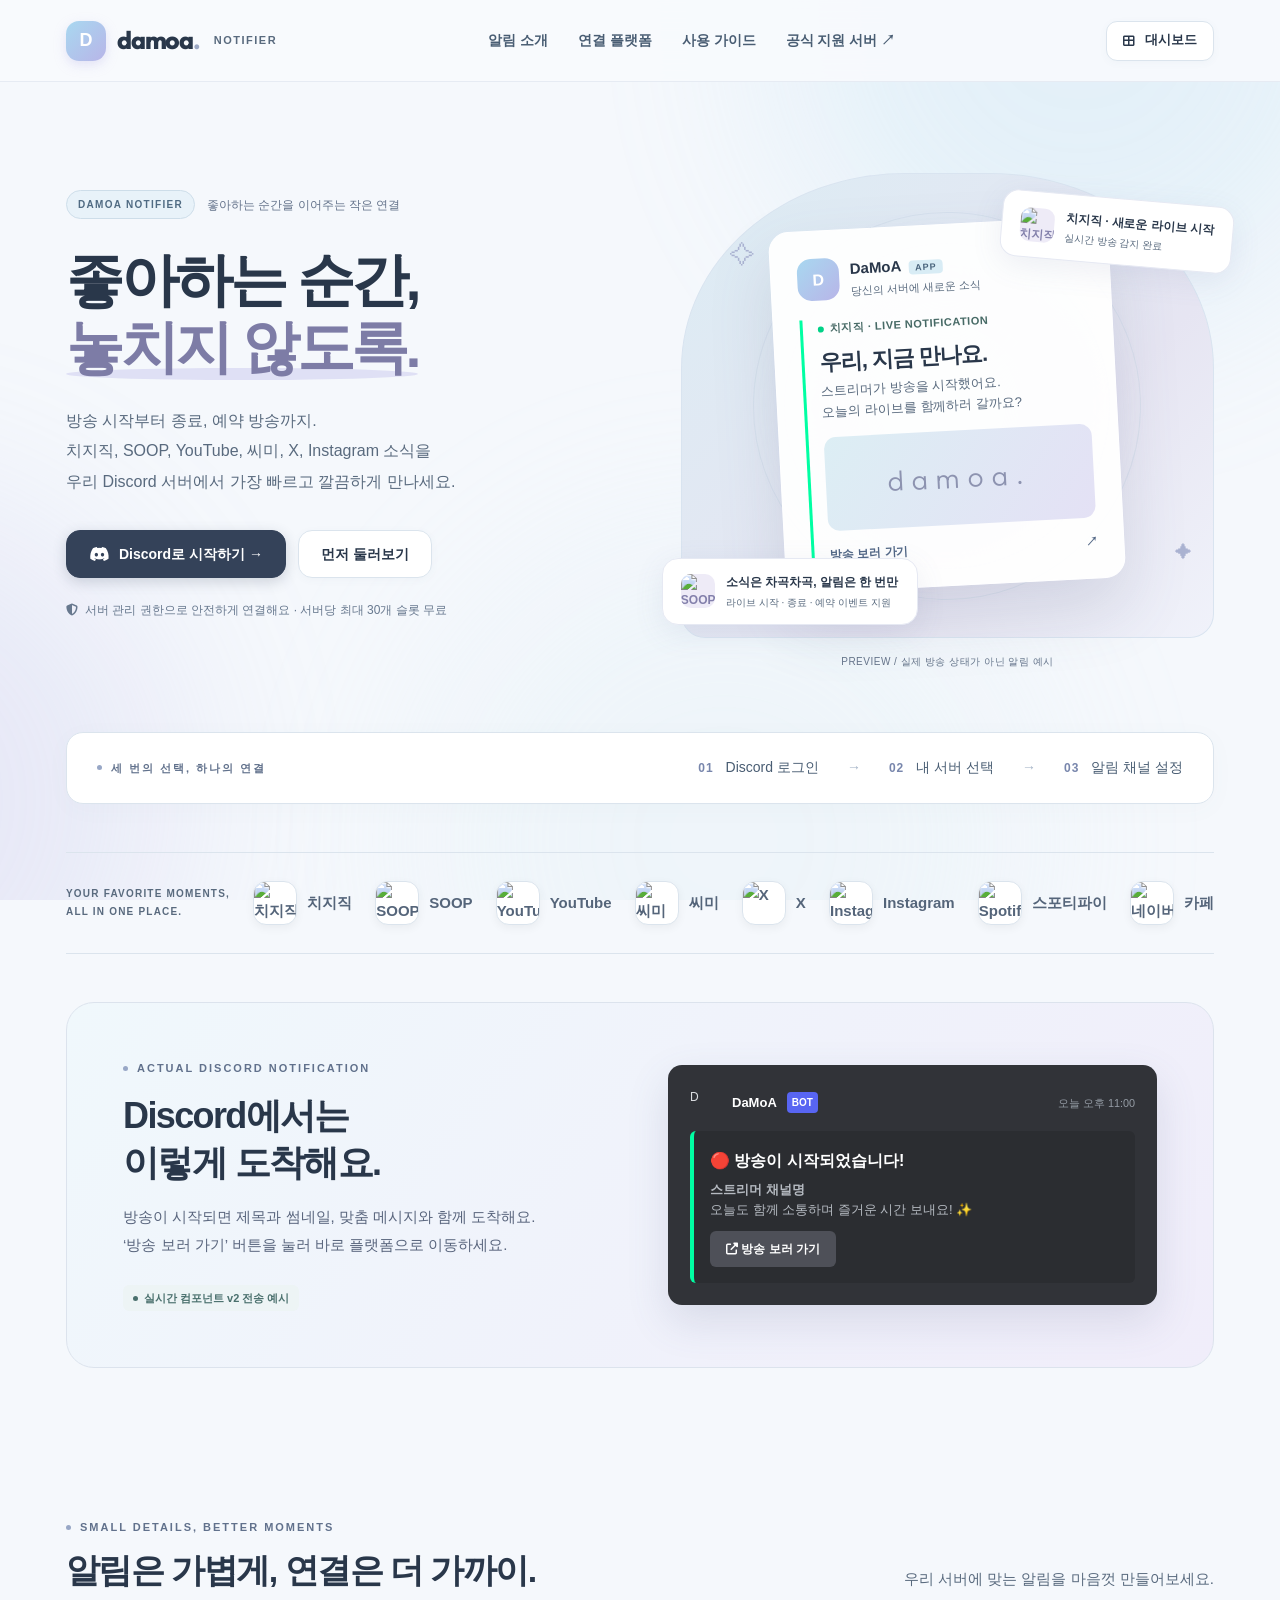
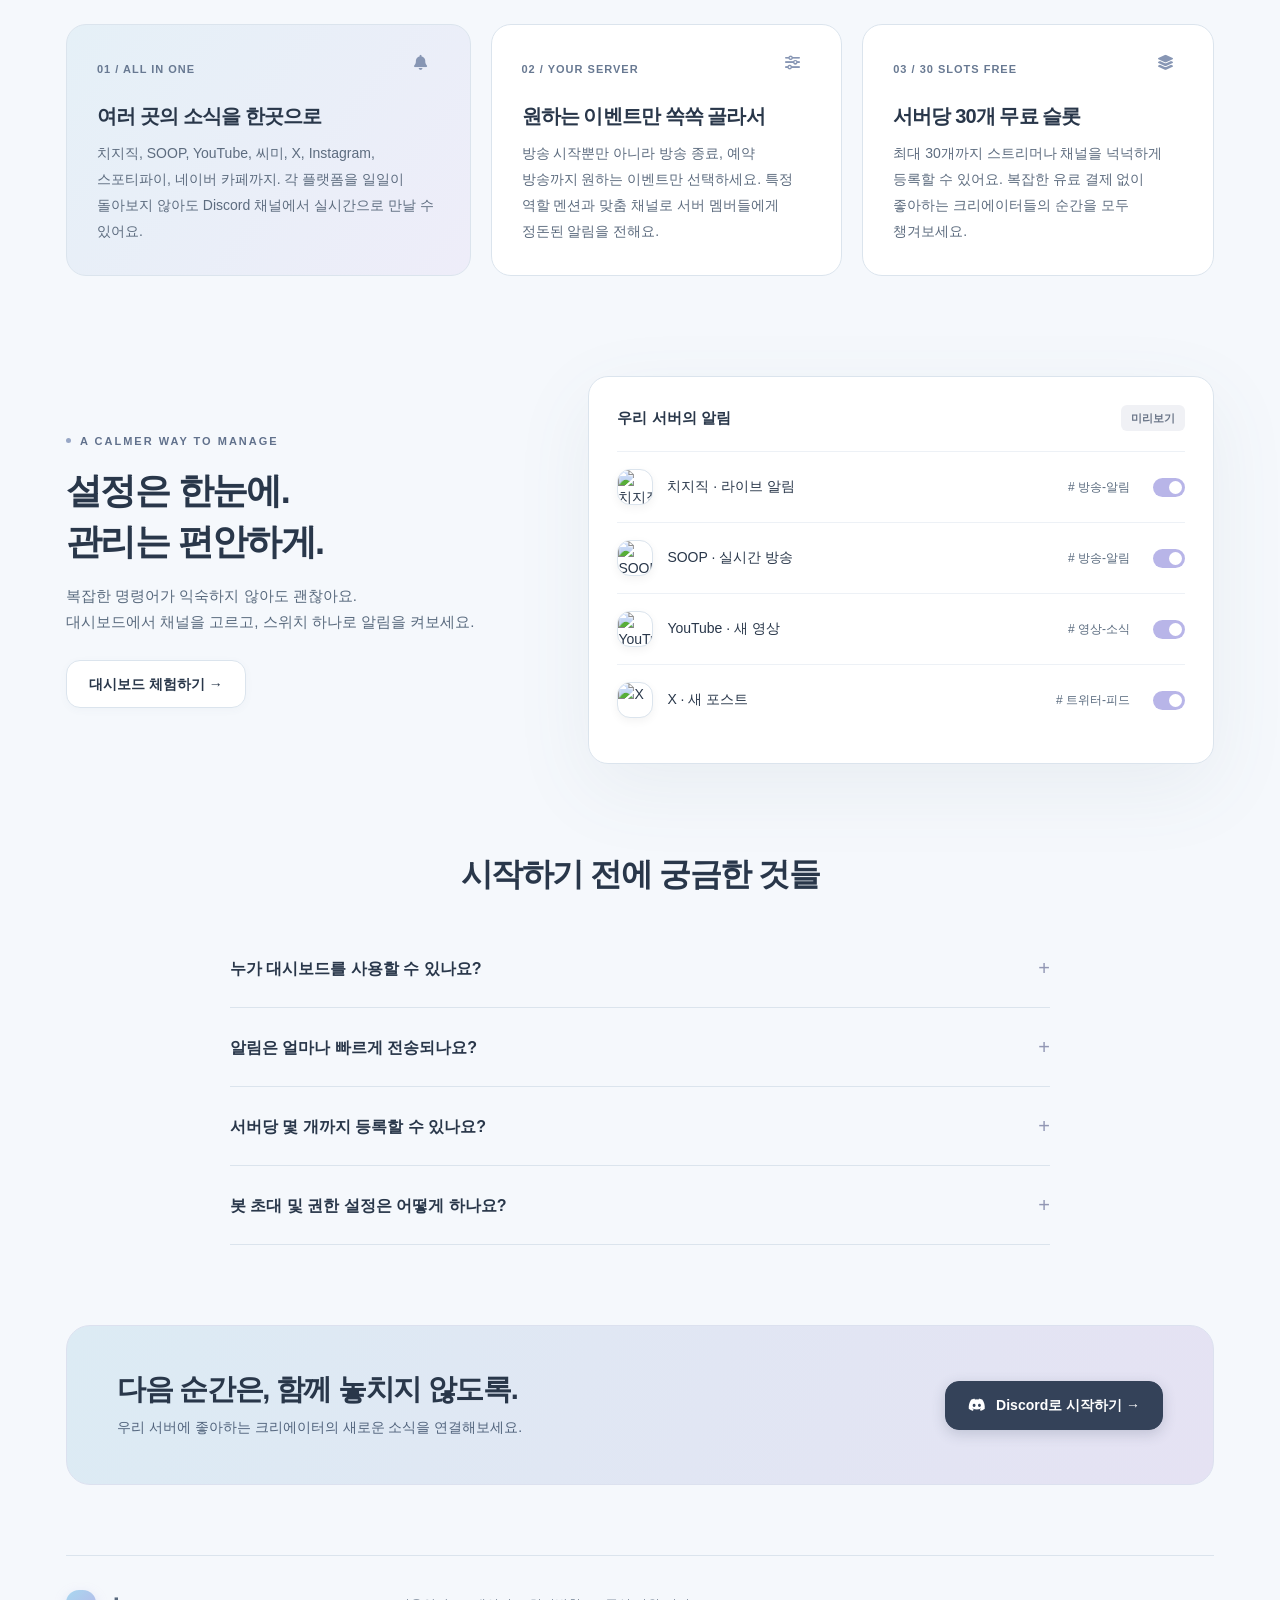
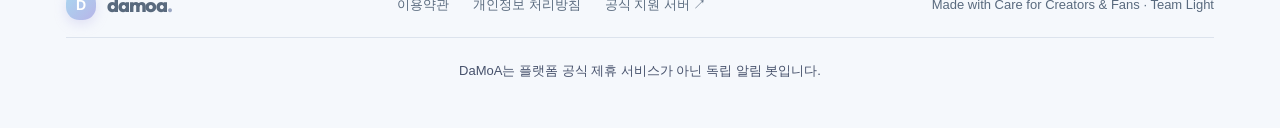
==== commit 4301fe7c: "feat: apply user provided platform image icons, enhance select/button UI, and enable real-time bot c" ====
--- a/index.html
+++ b/index.html
@@ -4,7 +4,7 @@
     <meta charset="UTF-8">
     <meta name="viewport" content="width=device-width, initial-scale=1.0">
     <meta name="theme-color" content="#D8ECF5">
-    <meta name="description" content="다모아(DaMoA) — 치지직, SOOP, YouTube, 씨미, X, Instagram 소식을 Discord에서 가장 빠르고 깔끔하게 만나보세요. 최대 30개 무료 슬롯 지원.">
+    <meta name="description" content="다모아(DaMoA) — 치지직, SOOP, YouTube, 씨미, X, Instagram, 스포티파이, 네이버 카페 소식을 Discord에서 가장 빠르고 깔끔하게 만나보세요. 최대 30개 무료 슬롯 지원.">
     <title>DaMoA — 좋아하는 순간을 이어주는 작은 연결</title>
     
     <!-- Fonts & Icons -->
@@ -82,8 +82,8 @@
                         <span class="spark two">✦</span>
                         
                         <div class="floating-chip first">
-                            <span class="chip-icon" style="background:#d8fbec;color:#00c078;">
-                                <i class="fas fa-broadcast-tower"></i>
+                            <span class="chip-icon">
+                                <img src="https://encrypted-tbn0.gstatic.com/images?q=tbn:ANd9GcTL5o8WMTcizruTWGFYaAhK61h-fAJWIeRGGI5g8NC9dA&s=10" alt="치지직">
                             </span>
                             <span>치지직 · 새로운 라이브 시작<small>실시간 방송 감지 완료</small></span>
                         </div>
@@ -113,8 +113,8 @@
                         </div>
 
                         <div class="floating-chip second">
-                            <span class="chip-icon" style="background:#e7f3f2;color:#3b827e;">
-                                <i class="fas fa-check"></i>
+                            <span class="chip-icon">
+                                <img src="https://encrypted-tbn0.gstatic.com/images?q=tbn:ANd9GcTTET5t-HJitRYOD1ESgF4E8MwfCTcwztdUaGdP6a7Wdg&s=10" alt="SOOP">
                             </span>
                             <span>소식은 차곡차곡, 알림은 한 번만<small>라이브 시작 · 종료 · 예약 이벤트 지원</small></span>
                         </div>
@@ -134,29 +134,32 @@
                     </div>
                 </section>
 
-                <!-- Platforms Strip -->
+                <!-- Platforms Strip with Official Image Badges -->
                 <div id="platforms" class="platform-strip">
                     <span>YOUR FAVORITE MOMENTS,<br>ALL IN ONE PLACE.</span>
                     <a class="platform" href="#!">
-                        <span class="platform-bubble" style="--color:#00FFA3;"><i class="fas fa-play" style="color:#000;"></i></span> 치지직
-                    </a>
-                    <a class="platform" href="#!">
-                        <span class="platform-bubble" style="--color:#0C8CE9;"><i class="fas fa-tv"></i></span> SOOP
-                    </a>
-                    <a class="platform" href="#!">
-                        <span class="platform-bubble" style="--color:#FF0000;"><i class="fab fa-youtube"></i></span> YouTube
-                    </a>
-                    <a class="platform" href="#!">
-                        <span class="platform-bubble" style="--color:#7B4EFF;"><i class="fas fa-microphone"></i></span> 씨미
-                    </a>
-                    <a class="platform" href="#!">
-                        <span class="platform-bubble" style="--color:#1e2338;"><i class="fab fa-x-twitter"></i></span> X
-                    </a>
-                    <a class="platform" href="#!">
-                        <span class="platform-bubble" style="--color:#E1306C;"><i class="fab fa-instagram"></i></span> Instagram
-                    </a>
-                    <a class="platform" href="#!">
-                        <span class="platform-bubble" style="--color:#03C75A;"><i class="fas fa-coffee"></i></span> 카페
+                        <span class="platform-bubble"><img src="https://encrypted-tbn0.gstatic.com/images?q=tbn:ANd9GcTL5o8WMTcizruTWGFYaAhK61h-fAJWIeRGGI5g8NC9dA&s=10" alt="치지직"></span> 치지직
+                    </a>
+                    <a class="platform" href="#!">
+                        <span class="platform-bubble"><img src="https://encrypted-tbn0.gstatic.com/images?q=tbn:ANd9GcTTET5t-HJitRYOD1ESgF4E8MwfCTcwztdUaGdP6a7Wdg&s=10" alt="SOOP"></span> SOOP
+                    </a>
+                    <a class="platform" href="#!">
+                        <span class="platform-bubble"><img src="https://encrypted-tbn0.gstatic.com/images?q=tbn:ANd9GcT35KBL5ifTR1qh-c7-UZJc5bGYTI2kXnyaGDGnZmeuiA&s=10" alt="YouTube"></span> YouTube
+                    </a>
+                    <a class="platform" href="#!">
+                        <span class="platform-bubble"><img src="https://encrypted-tbn0.gstatic.com/images?q=tbn:ANd9GcRwoAs9YU5vS94EgfUPeMLdzq7EQLy7SlpRNK0i_6J8Bg&s=10" alt="씨미"></span> 씨미
+                    </a>
+                    <a class="platform" href="#!">
+                        <span class="platform-bubble"><img src="https://encrypted-tbn0.gstatic.com/images?q=tbn:ANd9GcSFbqet-sK8lwsz1nprOmg_E1x993Wvuliu2MmbCwVcOw&s=10" alt="X"></span> X
+                    </a>
+                    <a class="platform" href="#!">
+                        <span class="platform-bubble"><img src="https://encrypted-tbn0.gstatic.com/images?q=tbn:ANd9GcR1mEo2-NnFTlPRLM13eEJf-qv66rqJUPRu-bAneh4Ncg&s=10" alt="Instagram"></span> Instagram
+                    </a>
+                    <a class="platform" href="#!">
+                        <span class="platform-bubble"><img src="https://encrypted-tbn0.gstatic.com/images?q=tbn:ANd9GcRgoYNyRiH1MSuh1ZL_KreEfYiturY4NYE4RCGB4WhaWw&s=10" alt="Spotify"></span> 스포티파이
+                    </a>
+                    <a class="platform" href="#!">
+                        <span class="platform-bubble"><img src="https://encrypted-tbn0.gstatic.com/images?q=tbn:ANd9GcSxadZQFctX2N4f0GoOvuwyhOZSZY-ekXKG3f01L6-Ugw&s=10" alt="네이버 카페"></span> 카페
                     </a>
                 </div>
 
@@ -205,7 +208,7 @@
                             <i class="fas fa-bell icon"></i>
                             <span class="feature-num">01 / ALL IN ONE</span>
                             <h3>여러 곳의 소식을 한곳으로</h3>
-                            <p>치지직, SOOP, YouTube, 씨미, X, Instagram, 네이버 카페까지. 각 플랫폼을 일일이 돌아보지 않아도 Discord 채널에서 실시간으로 만날 수 있어요.</p>
+                            <p>치지직, SOOP, YouTube, 씨미, X, Instagram, 스포티파이, 네이버 카페까지. 각 플랫폼을 일일이 돌아보지 않아도 Discord 채널에서 실시간으로 만날 수 있어요.</p>
                         </article>
                         <article class="feature">
                             <i class="fas fa-sliders-h icon"></i>
@@ -239,25 +242,25 @@
                             <span class="pill muted">미리보기</span>
                         </div>
                         <div class="mini-row">
-                            <span class="platform-bubble" style="--color:#00FFA3;width:34px;height:34px;font-size:14px;"><i class="fas fa-play" style="color:#000;"></i></span>
+                            <span class="platform-bubble" style="width:36px;height:36px;"><img src="https://encrypted-tbn0.gstatic.com/images?q=tbn:ANd9GcTL5o8WMTcizruTWGFYaAhK61h-fAJWIeRGGI5g8NC9dA&s=10" alt="치지직"></span>
                             <span>치지직 · 라이브 알림</span>
                             <span class="mini-channel"># 방송-알림</span>
                             <span class="mini-toggle" aria-hidden="true"></span>
                         </div>
                         <div class="mini-row">
-                            <span class="platform-bubble" style="--color:#0C8CE9;width:34px;height:34px;font-size:14px;"><i class="fas fa-tv"></i></span>
+                            <span class="platform-bubble" style="width:36px;height:36px;"><img src="https://encrypted-tbn0.gstatic.com/images?q=tbn:ANd9GcTTET5t-HJitRYOD1ESgF4E8MwfCTcwztdUaGdP6a7Wdg&s=10" alt="SOOP"></span>
                             <span>SOOP · 실시간 방송</span>
                             <span class="mini-channel"># 방송-알림</span>
                             <span class="mini-toggle" aria-hidden="true"></span>
                         </div>
                         <div class="mini-row">
-                            <span class="platform-bubble" style="--color:#FF0000;width:34px;height:34px;font-size:14px;"><i class="fab fa-youtube"></i></span>
+                            <span class="platform-bubble" style="width:36px;height:36px;"><img src="https://encrypted-tbn0.gstatic.com/images?q=tbn:ANd9GcT35KBL5ifTR1qh-c7-UZJc5bGYTI2kXnyaGDGnZmeuiA&s=10" alt="YouTube"></span>
                             <span>YouTube · 새 영상</span>
                             <span class="mini-channel"># 영상-소식</span>
                             <span class="mini-toggle" aria-hidden="true"></span>
                         </div>
                         <div class="mini-row">
-                            <span class="platform-bubble" style="--color:#1e2338;width:34px;height:34px;font-size:14px;"><i class="fab fa-x-twitter"></i></span>
+                            <span class="platform-bubble" style="width:36px;height:36px;"><img src="https://encrypted-tbn0.gstatic.com/images?q=tbn:ANd9GcSFbqet-sK8lwsz1nprOmg_E1x993Wvuliu2MmbCwVcOw&s=10" alt="X"></span>
                             <span>X · 새 포스트</span>
                             <span class="mini-channel"># 트위터-피드</span>
                             <span class="mini-toggle" aria-hidden="true"></span>
@@ -537,6 +540,7 @@
                             <option value="cime">씨미 (ci.me)</option>
                             <option value="twitter">X (Twitter)</option>
                             <option value="instagram">Instagram</option>
+                            <option value="spotify">Spotify</option>
                             <option value="naver_cafe">네이버 카페</option>
                         </select>
                     </label>
--- a/style.css
+++ b/style.css
@@ -20,15 +20,6 @@
   --paper: #f5f8fc;
   --card-bg: #ffffff;
   --ease: cubic-bezier(.22, 1, .36, 1);
-
-  /* Platforms */
-  --chzzk: #00FFA3;
-  --soop: #0C8CE9;
-  --youtube: #B6AEE0;
-  --cime: #9FD8ED;
-  --x: #AEB8C5;
-  --instagram: #C5B4E3;
-  --naver_cafe: #03C75A;
 }
 
 * { box-sizing: border-box; margin: 0; padding: 0; }
@@ -96,8 +87,8 @@
 /* Header & Navbar */
 .topbar {
   height: 82px;
-  border-bottom: 1px solid rgba(223, 229, 239, 0.6);
-  background: rgba(248, 250, 253, 0.88);
+  border-bottom: 1px solid rgba(223, 229, 239, 0.7);
+  background: rgba(248, 250, 253, 0.92);
   backdrop-filter: blur(18px);
   -webkit-backdrop-filter: blur(18px);
   position: sticky;
@@ -118,6 +109,7 @@
   color: #fff;
   font-size: 18px;
   font-weight: 800;
+  box-shadow: 0 4px 12px rgba(184, 181, 232, 0.35);
 }
 .brand strong { font-size: 25px; font-weight: 780; letter-spacing: -1.2px; font-family: 'Outfit', sans-serif; }
 .brand .brand-suffix { font-size: 11px; letter-spacing: 1.5px; color: var(--muted); margin-left: 3px; font-weight: 600; }
@@ -137,6 +129,39 @@
 .navlinks a:hover:after { transform: scaleX(1); }
 .nav-actions { display: flex; gap: 12px; align-items: center; }
 
+/* ============================================================
+   Custom UI Controls (Buttons & Selects)
+   ============================================================ */
+
+/* Select Dropdown Styling */
+select, .guild-select {
+  appearance: none;
+  -webkit-appearance: none;
+  -moz-appearance: none;
+  background-color: #ffffff;
+  background-image: url("data:image/svg+xml;charset=UTF-8,%3csvg xmlns='http://www.w3.org/2000/svg' viewBox='0 0 24 24' fill='none' stroke='%23596a7e' stroke-width='2' stroke-linecap='round' stroke-linejoin='round'%3e%3cpolyline points='6 9 12 15 18 9'%3e%3c/polyline%3e%3c/svg%3e");
+  background-repeat: no-repeat;
+  background-position: right 14px center;
+  background-size: 16px;
+  border: 1px solid var(--line);
+  border-radius: 12px;
+  padding: 11px 40px 11px 16px;
+  font-size: 14px;
+  font-weight: 600;
+  color: var(--ink);
+  transition: all .2s ease;
+  box-shadow: 0 2px 6px rgba(0, 0, 0, 0.02);
+}
+select:hover, .guild-select:hover {
+  border-color: #b5c5d8;
+  background-color: #fbfcfe;
+}
+select:focus, .guild-select:focus {
+  outline: none;
+  border-color: #7b4eff;
+  box-shadow: 0 0 0 3px rgba(123, 78, 255, 0.15);
+}
+
 /* Buttons */
 .btn {
   display: inline-flex;
@@ -146,18 +171,35 @@
   padding: 12px 22px;
   border: 1px solid var(--line);
   border-radius: 14px;
-  background: rgba(255, 255, 255, 0.85);
+  background: #ffffff;
   font-size: 14px;
   font-weight: 650;
   line-height: 1.6;
   color: var(--ink);
-  transition: transform .3s var(--ease), box-shadow .3s, background .3s;
-}
-.btn:hover { transform: translateY(-3px); box-shadow: 0 9px 25px rgba(64, 71, 101, 0.1); }
-.btn.primary { background: #344259; border-color: #344259; color: #fff; }
-.btn.primary:hover { background: #242f40; }
+  box-shadow: 0 2px 8px rgba(65, 91, 118, 0.04);
+  transition: transform .25s var(--ease), box-shadow .25s, background .25s, border-color .25s;
+}
+.btn:hover {
+  transform: translateY(-2px);
+  box-shadow: 0 8px 24px rgba(64, 71, 101, 0.1);
+  border-color: #c9d5e4;
+}
+.btn:active { transform: translateY(0); }
+
+.btn.primary {
+  background: #344259;
+  border-color: #344259;
+  color: #ffffff;
+  box-shadow: 0 4px 14px rgba(52, 66, 89, 0.2);
+}
+.btn.primary:hover {
+  background: #242f40;
+  border-color: #242f40;
+  box-shadow: 0 8px 25px rgba(36, 47, 64, 0.3);
+}
+
 .btn.pastel { background: var(--ice); border-color: #c5dce9; }
-.btn.small { min-height: 40px; padding: 8px 14px; font-size: 13px; border-radius: 10px; }
+.btn.small { min-height: 40px; padding: 8px 16px; font-size: 13px; border-radius: 11px; }
 
 .icon {
   width: 19px;
@@ -173,14 +215,20 @@
   display: grid;
   place-items: center;
   border: 1px solid var(--line);
-  border-radius: 10px;
-  width: 38px;
-  height: 38px;
-  background: rgba(255, 255, 255, 0.8);
+  border-radius: 11px;
+  width: 40px;
+  height: 40px;
+  background: #ffffff;
   color: #55657a;
-  transition: background .2s;
-}
-.icon-btn:hover { background: #fff; color: var(--ink); }
+  box-shadow: 0 2px 6px rgba(0,0,0,0.02);
+  transition: all .2s;
+}
+.icon-btn:hover {
+  background: #f4f7fb;
+  color: var(--ink);
+  border-color: #b5c5d8;
+  transform: translateY(-1px);
+}
 
 .eyebrow {
   font-size: 11px;
@@ -316,7 +364,7 @@
 .notify-card {
   position: relative;
   width: 340px;
-  background: rgba(255, 255, 255, 0.94);
+  background: rgba(255, 255, 255, 0.95);
   padding: 26px;
   border: 1px solid #ffffff;
   border-radius: 20px;
@@ -336,6 +384,7 @@
   color: #fff;
   font-weight: 800;
   font-size: 16px;
+  overflow: hidden;
 }
 .notify-header strong { font-size: 15px; }
 .notify-header small { display: block; font-size: 11px; color: var(--muted); }
@@ -399,12 +448,14 @@
 .chip-icon {
   display: grid;
   place-items: center;
-  width: 32px;
-  height: 32px;
+  width: 34px;
+  height: 34px;
   background: #eeebf7;
   border-radius: 10px;
   color: #8380ab;
-}
+  overflow: hidden;
+}
+.chip-icon img { width: 100%; height: 100%; object-fit: cover; }
 .floating-chip small { font-size: 10px; font-weight: 500; color: var(--muted); display: block; margin-top: 2px; }
 .illustration-note {
   position: absolute;
@@ -441,7 +492,7 @@
 }
 .getting-started i { font-style: normal; color: #a6b5c8; }
 
-/* Platform strip */
+/* Platform strip & Platform Bubbles */
 .platform-strip {
   display: flex;
   justify-content: space-between;
@@ -460,7 +511,7 @@
 }
 .platform-strip .platform {
   display: flex;
-  gap: 9px;
+  gap: 10px;
   align-items: center;
   color: #55657a;
   font-size: 15px;
@@ -468,16 +519,25 @@
   transition: transform .2s;
 }
 .platform-strip .platform:hover { transform: translateY(-2px); }
+
+/* The Official Platform Bubble */
 .platform-bubble {
   width: 44px;
   height: 44px;
   display: grid;
   place-items: center;
-  border-radius: 12px;
-  background: var(--color, var(--ice));
-  color: #fff;
-  font-size: 18px;
-  box-shadow: 0 4px 12px rgba(0,0,0,0.06);
+  border-radius: 13px;
+  background: #ffffff;
+  border: 1px solid var(--line);
+  overflow: hidden;
+  box-shadow: 0 3px 10px rgba(0, 0, 0, 0.05);
+  flex-shrink: 0;
+}
+.platform-bubble img {
+  width: 100%;
+  height: 100%;
+  object-fit: cover;
+  display: block;
 }
 
 /* Actual Discord preview section */
@@ -496,8 +556,8 @@
 .real-preview p { color: #59657d; line-height: 1.85; margin-bottom: 24px; font-size: 15px; }
 .discord-card-preview {
   background: #313338;
-  border-radius: 12px;
-  padding: 20px;
+  border-radius: 14px;
+  padding: 22px;
   color: #dbdee1;
   font-size: 13px;
   box-shadow: 0 16px 42px rgba(86, 101, 136, 0.16);
@@ -508,13 +568,13 @@
   color: #fff;
   font-size: 10px;
   padding: 2px 5px;
-  border-radius: 3px;
+  border-radius: 4px;
   font-weight: 700;
 }
 .discord-embed-box {
   border-left: 4px solid #00ffa3;
   background: #2b2d31;
-  border-radius: 4px;
+  border-radius: 6px;
   padding: 16px;
 }
 .discord-embed-title { font-size: 16px; font-weight: 700; color: #fff; margin-bottom: 6px; }
@@ -524,7 +584,7 @@
   background: #4e5058;
   color: #fff;
   padding: 8px 16px;
-  border-radius: 4px;
+  border-radius: 6px;
   font-size: 12px;
   font-weight: 600;
 }
@@ -711,11 +771,11 @@
   text-align: left;
   padding: 12px 14px;
   border: 0;
-  border-radius: 10px;
+  border-radius: 11px;
   background: transparent;
   font-size: 14px;
   color: #64758a;
-  font-weight: 500;
+  font-weight: 550;
   transition: all .2s;
 }
 .side-nav button:hover, .side-nav a:hover {
@@ -750,8 +810,8 @@
 .mobile-home { display: none; }
 .user-label { display: flex; gap: 12px; align-items: center; font-size: 13px; font-weight: 600; }
 .user-avatar {
-  width: 34px;
-  height: 34px;
+  width: 36px;
+  height: 36px;
   border-radius: 50%;
   background: var(--ice);
   display: grid;
@@ -760,6 +820,7 @@
   font-weight: 700;
   color: #435b6f;
   overflow: hidden;
+  box-shadow: 0 2px 6px rgba(0,0,0,0.06);
 }
 .user-avatar img { width: 100%; height: 100%; object-fit: cover; }
 
@@ -784,7 +845,7 @@
   gap: 12px;
 }
 .banner b { font-weight: 700; margin-right: 8px; }
-.banner .btn { background: rgba(255, 255, 255, 0.7); }
+.banner .btn { background: rgba(255, 255, 255, 0.8); }
 
 .dash-heading {
   display: flex;
@@ -795,19 +856,8 @@
 }
 .dash-heading h1 { font-size: 34px; letter-spacing: -1.5px; margin-bottom: 7px; }
 .dash-heading p { font-size: 14px; color: var(--muted); }
-.dash-heading > label { min-width: 250px; }
-.server-label { display: block; font-size: 11px; color: #63758b; margin-bottom: 6px; font-weight: 650; }
-.guild-select {
-  font-size: 14px;
-  min-height: 46px;
-  width: 100%;
-  background: #fff;
-  border: 1px solid var(--line);
-  border-radius: 12px;
-  padding: 10px 14px;
-  color: var(--ink);
-  font-weight: 500;
-}
+.dash-heading > label { min-width: 270px; }
+.server-label { display: block; font-size: 12px; color: #63758b; margin-bottom: 6px; font-weight: 700; }
 
 /* Stats Cards */
 .stats {
@@ -850,7 +900,7 @@
   align-items: start;
 }
 .panel {
-  border-radius: 17px;
+  border-radius: 18px;
   background: #fff;
   border: 1px solid #e0e7ef;
   box-shadow: 0 5px 20px rgba(65, 91, 118, 0.03);
@@ -870,29 +920,39 @@
 .search {
   width: 100%;
   font-size: 14px;
-  min-height: 44px;
+  min-height: 46px;
   background: #f6f8fc;
   border: 1px solid #e0e7f1;
-  border-radius: 11px;
-  padding: 0 15px;
+  border-radius: 12px;
+  padding: 0 16px;
   color: var(--ink);
-}
+  transition: all .2s;
+}
+.search:focus {
+  outline: none;
+  background: #fff;
+  border-color: #7b4eff;
+  box-shadow: 0 0 0 3px rgba(123, 78, 255, 0.12);
+}
+
 .source-filters { display: flex; gap: 6px; padding: 0 24px 15px; }
 .source-filters button {
-  border: 0;
+  border: 1px solid transparent;
   background: transparent;
-  border-radius: 8px;
-  padding: 7px 14px;
+  border-radius: 9px;
+  padding: 7px 15px;
   min-height: 36px;
   font-size: 12px;
   color: #64758a;
   font-weight: 600;
   transition: all .2s;
 }
-.source-filters button[aria-pressed="true"] {
-  background: #e9edf6;
-  color: #48597a;
+.source-filters button:hover { background: #f0f3f8; }
+.source-filters button.active, .source-filters button[aria-pressed="true"] {
+  background: #344259;
+  color: #ffffff;
   font-weight: 700;
+  box-shadow: 0 2px 6px rgba(52, 66, 89, 0.15);
 }
 
 /* Source / Notification Rows */
@@ -906,14 +966,7 @@
   border-bottom: 1px solid #edf0f6;
 }
 .source-row:last-child { border-bottom: none; }
-.source-identity { display: flex; gap: 12px; align-items: center; min-width: 0; }
-.source-row .platform-bubble {
-  width: 44px;
-  height: 44px;
-  flex-shrink: 0;
-  border-radius: 13px;
-  font-size: 20px;
-}
+.source-identity { display: flex; gap: 14px; align-items: center; min-width: 0; }
 .source-info strong { font-size: 14px; font-weight: 700; display: block; }
 .source-info small { font-size: 11px; color: #687b91; margin-top: 3px; display: block; overflow-wrap: anywhere; }
 .source-detail { display: flex; flex-direction: column; gap: 3px; min-width: 0; }
@@ -922,20 +975,30 @@
 .source-health.attention { color: #826b90; }
 .source-detail > small { font-size: 10px; color: #73839a; }
 .source-state { display: flex; gap: 12px; align-items: center; }
-.source-row button {
-  display: flex;
-  align-items: center;
-  gap: 6px;
-  min-height: 40px;
+
+/* Edit Slot Button inside Row */
+.btn-edit-slot {
+  display: inline-flex;
+  align-items: center;
+  gap: 7px;
+  min-height: 38px;
   padding: 8px 14px;
   font-size: 12px;
   font-weight: 650;
-  border-radius: 10px;
-  border: 1px solid var(--line);
-  background: #fff;
+  border-radius: 11px;
+  border: 1px solid #dce4ee;
+  background: #ffffff;
+  color: #495d73;
+  box-shadow: 0 2px 5px rgba(0,0,0,0.02);
   transition: all .2s;
 }
-.source-row button:hover { background: #f0f3f8; }
+.btn-edit-slot:hover {
+  background: #344259;
+  border-color: #344259;
+  color: #ffffff;
+  transform: translateY(-1px);
+  box-shadow: 0 4px 12px rgba(52, 66, 89, 0.15);
+}
 
 /* Aside Panel */
 .aside-panel {
@@ -946,13 +1009,14 @@
 .aside-panel h2 { font-size: 18px; line-height: 1.45; margin-bottom: 8px; }
 .aside-panel > p { font-size: 13px; color: var(--muted); line-height: 1.7; }
 .connection {
-  background: rgba(255, 255, 255, 0.75);
+  background: rgba(255, 255, 255, 0.85);
   padding: 15px;
-  border-radius: 12px;
+  border-radius: 14px;
   margin: 20px 0;
   display: flex;
   align-items: center;
   gap: 12px;
+  border: 1px solid rgba(220, 230, 240, 0.8);
 }
 .connection strong { font-size: 13px; display: block; }
 .connection small { font-size: 11px; color: var(--muted); display: block; }
@@ -997,7 +1061,7 @@
   margin: auto;
 }
 .dialog::backdrop {
-  background: rgba(41, 55, 74, 0.4);
+  background: rgba(41, 55, 74, 0.45);
   backdrop-filter: blur(8px);
 }
 .dialog-head {
@@ -1014,12 +1078,20 @@
   display: block;
   width: 100%;
   margin-top: 8px;
-  padding: 12px 14px;
+}
+.field input[type="text"] {
+  padding: 12px 16px;
   border: 1px solid var(--line);
-  border-radius: 11px;
+  border-radius: 12px;
   background: #f8fafc;
   color: var(--ink);
   font-size: 14px;
+}
+.field input[type="text"]:focus {
+  outline: none;
+  border-color: #7b4eff;
+  box-shadow: 0 0 0 3px rgba(123, 78, 255, 0.12);
+  background: #fff;
 }
 .field small { display: block; font-weight: 400; font-size: 11px; color: var(--muted); margin-top: 6px; line-height: 1.6; }
 
@@ -1030,7 +1102,7 @@
   gap: 8px;
   background: #f8fafc;
   padding: 14px;
-  border-radius: 11px;
+  border-radius: 12px;
   border: 1px solid var(--line);
 }
 .events-box label {
@@ -1098,20 +1170,6 @@
   transition: all .25s ease;
 }
 .toast.show { opacity: 1; transform: translate(-50%, 0); pointer-events: auto; }
-
-/* Login Wall / Notice Card */
-.login-card {
-  max-width: 480px;
-  margin: 80px auto;
-  text-align: center;
-  background: #fff;
-  border: 1px solid var(--line);
-  border-radius: 24px;
-  padding: 48px 36px;
-  box-shadow: 0 10px 35px rgba(65, 91, 118, 0.05);
-}
-.login-card h1 { font-size: 28px; margin: 20px 0 12px; }
-.login-card p { font-size: 14px; margin-bottom: 26px; }
 
 /* Animations */
 @keyframes float {
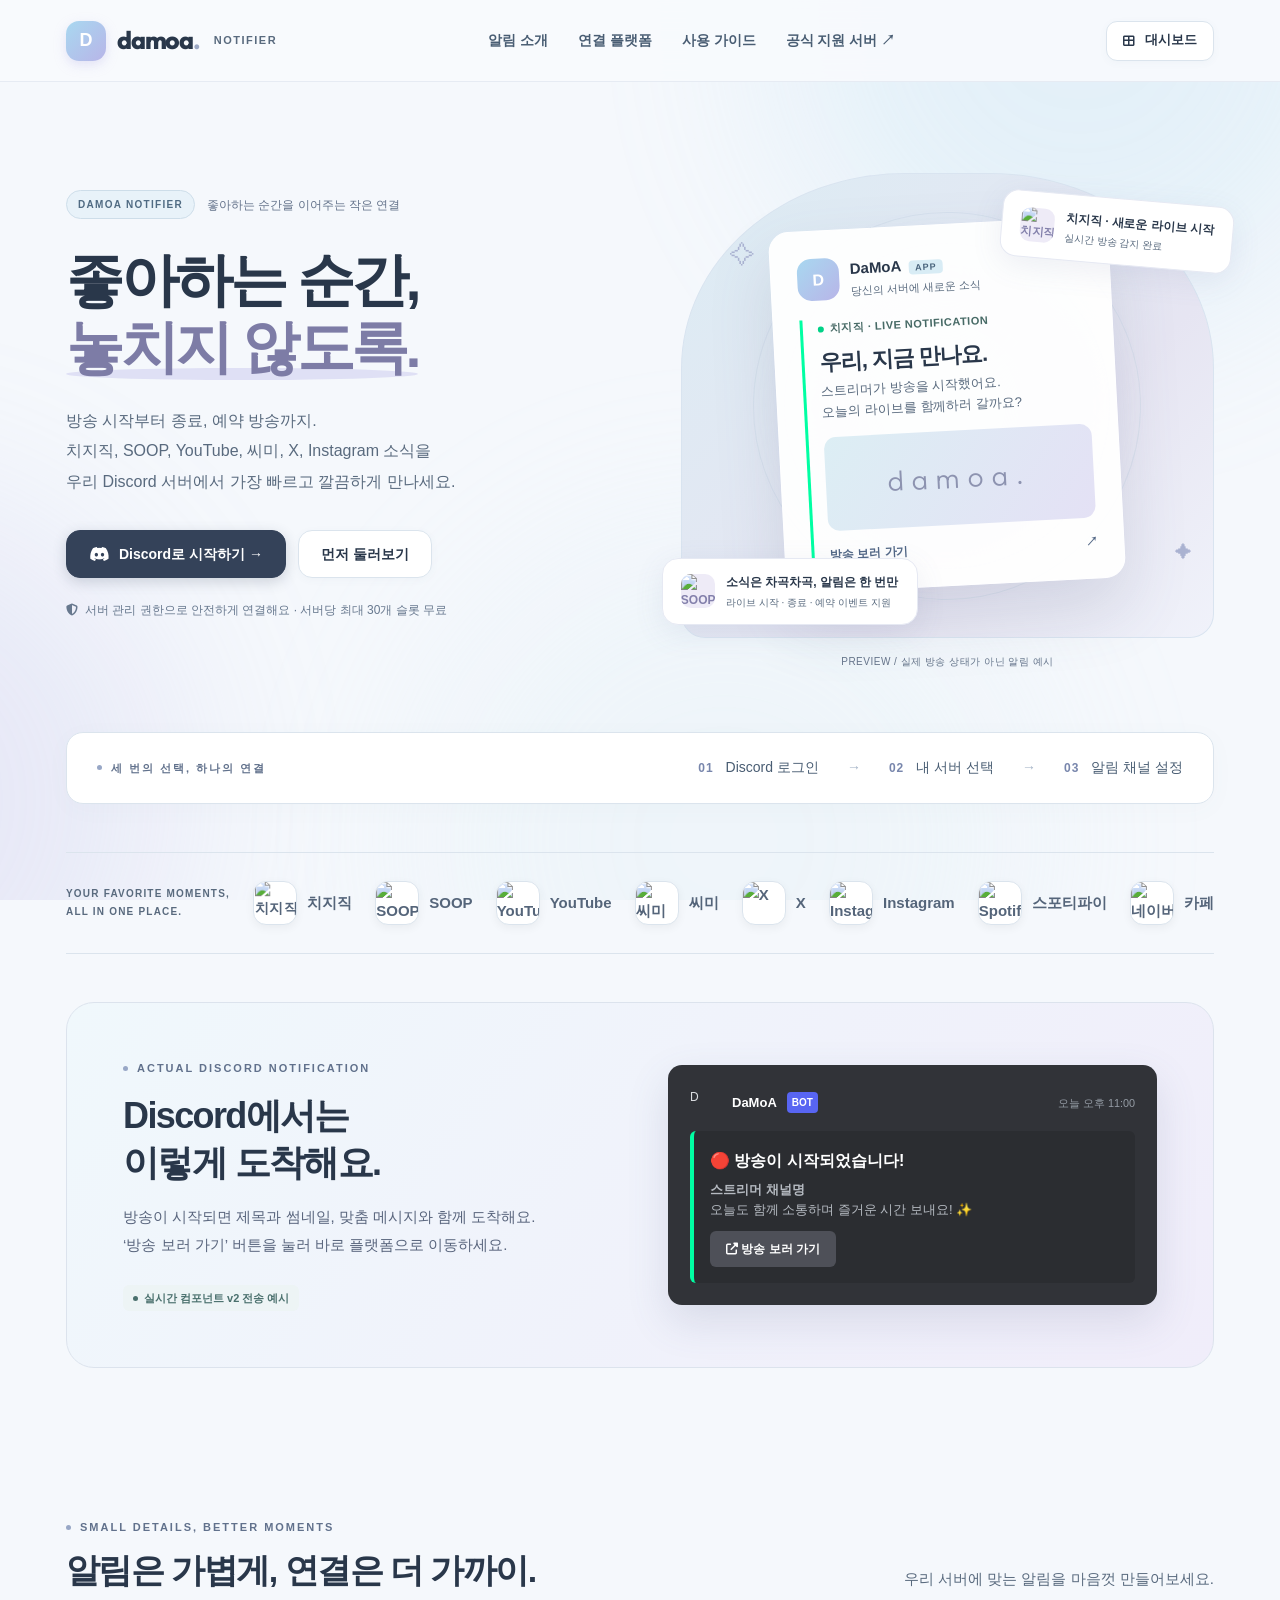
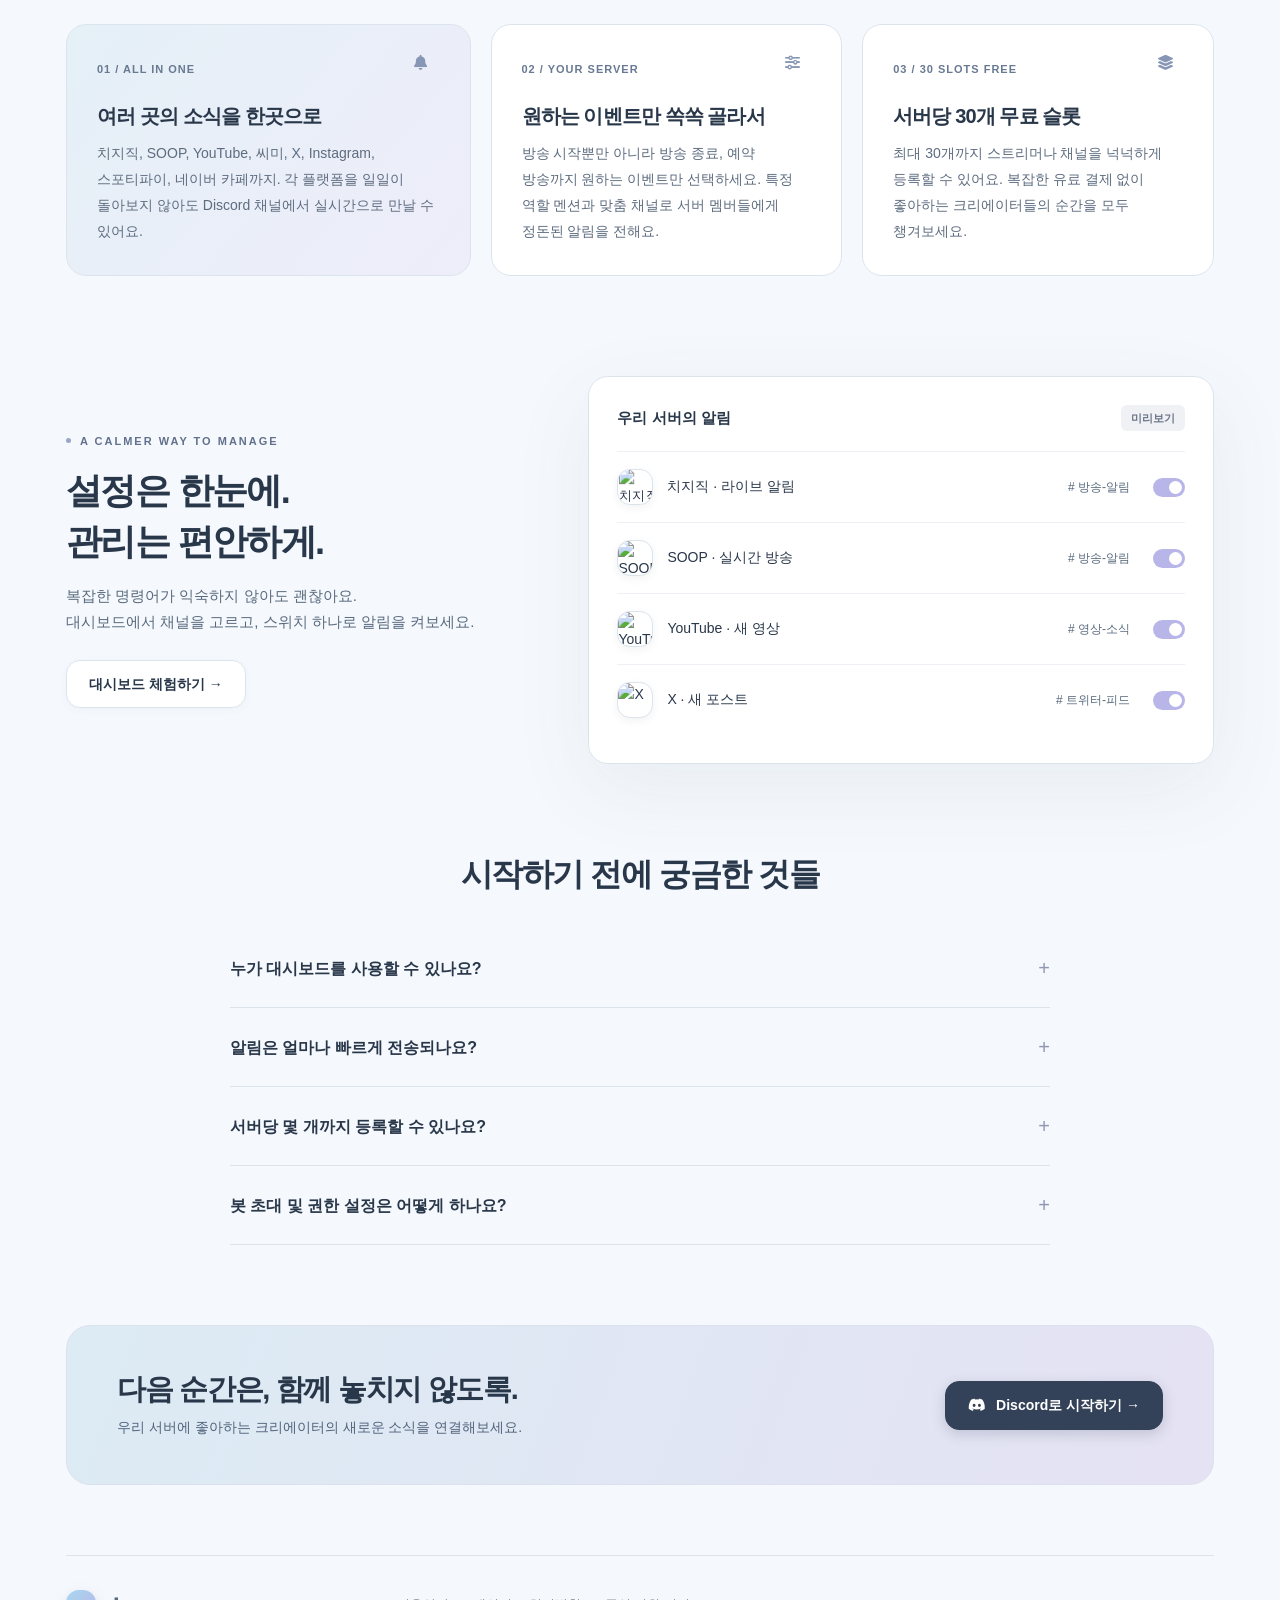
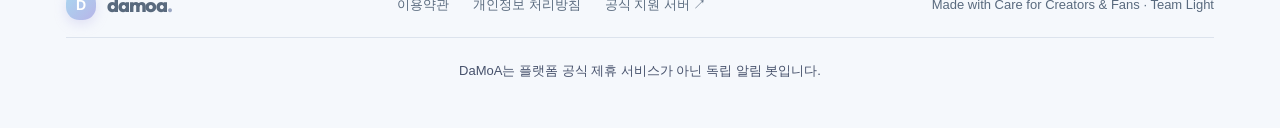
==== commit 755a6469: "feat: complete todo requirements - server picker UI, docs guide, bot presence sync, platform hints &" ====
--- a/index.html
+++ b/index.html
@@ -342,6 +342,9 @@
                         <a href="/guide" id="link-side-guide">
                             <i class="fas fa-book-open"></i> 가이드
                         </a>
+                        <a href="/invite" target="_blank" rel="noopener">
+                            <i class="fas fa-robot"></i> 봇 초대하기 ↗
+                        </a>
                         <a href="https://discord.gg/ZnWmyyXF5s" target="_blank" rel="noopener">
                             <i class="fab fa-discord"></i> 공식 지원 서버 ↗
                         </a>
@@ -395,22 +398,36 @@
                             </a>
                         </div>
 
-                        <!-- Dashboard Heading & Server Select -->
-                        <div class="dash-heading">
+                        <!-- Server Selector matching todo1.png -->
+                        <div class="server-selector-area">
+                            <div class="server-picker-hero">
+                                <div class="server-picker-text">
+                                    <div class="server-greeting">! <span id="server-picker-user">사용자</span>님, 반가워요.</div>
+                                    <h2 class="server-main-title">어느 서버를 볼까요?</h2>
+                                    <p class="server-sub-title">관리할 서버를 고르세요. 봇이 없는 서버에는 바로 초대할 수 있어요.</p>
+                                </div>
+                                <button class="btn-refresh-server-list" id="btn-refresh-guilds" type="button" aria-label="서버 목록 새로고침">
+                                    <i class="fas fa-sync-alt"></i> 서버 목록 새로고침
+                                </button>
+                            </div>
+                            <!-- Legacy hidden select for compatibility -->
+                            <select class="guild-select" id="dash-guild-select" aria-label="관리할 서버" style="display:none;">
+                                <option value="">서버 불러오는 중...</option>
+                            </select>
+                            <!-- Card-style guild picker matching todo1.png -->
+                            <div class="guild-card-grid" id="guild-card-grid"></div>
+                        </div>
+
+                        <!-- Dashboard Heading & Stats -->
+                        <div class="dash-heading" style="margin-top:32px;">
                             <div>
                                 <div class="eyebrow" style="margin-bottom:8px;">MY NOTIFICATION SPACE</div>
                                 <h1 id="dash-section-title">알림을 한눈에</h1>
                                 <p id="dash-section-desc">치지직, SOOP, YouTube 등의 새로운 소식을 전하는 연결들을 살펴보세요.</p>
                             </div>
-                            <label>
-                                <span class="server-label">관리 중인 서버</span>
-                                <select class="guild-select" id="dash-guild-select" aria-label="관리할 서버">
-                                    <option value="">서버 불러오는 중...</option>
-                                </select>
-                            </label>
-                        </div>
-
-                        <!-- 4 Stat Summary Cards -->
+                        </div>
+
+                        <!-- 3 Stat Summary Cards -->
                         <div class="stats" id="stats-panel">
                             <article class="stat">
                                 <div class="stat-label">봇 연결 <i class="fas fa-shield-alt"></i></div>
@@ -427,11 +444,6 @@
                                 <strong class="stat-value" id="stat-delivered">0</strong>
                                 <small>발견된 소식 전송 횟수</small>
                             </article>
-                            <article class="stat">
-                                <div class="stat-label">전송 대기 <i class="fas fa-clock"></i></div>
-                                <strong class="stat-value" id="stat-pending">0</strong>
-                                <small>즉시 발송 처리</small>
-                            </article>
                         </div>
 
                         <!-- Dashboard Main 2-column Grid -->
@@ -463,7 +475,6 @@
                                 </div>
                             </section>
 
-                            <!-- Right: Aside Information Panel -->
                             <aside class="panel aside-panel">
                                 <h2>작은 소식도 놓치지 않도록</h2>
                                 <p>알림별 상태를 확인하고 우리 서버에 맞게 설정해보세요.</p>
@@ -478,10 +489,14 @@
 
                                 <div class="side-links">
                                     <a href="/guide" id="link-aside-guide">처음 사용하는 분을 위한 가이드 <span>↗</span></a>
+                                    <a href="/invite" target="_blank" rel="noopener">봇 초대하기 <span>↗</span></a>
                                     <a href="/tos">이용약관 및 제약 사항 <span>↗</span></a>
                                     <a href="https://discord.gg/ZnWmyyXF5s" target="_blank" rel="noopener">공식 지원 디스코드 서버 <span>↗</span></a>
                                     <button class="btn small" id="btn-aside-refresh">
                                         <i class="fas fa-sync-alt"></i> 상태 새로고침
+                                    </button>
+                                    <button class="btn small" id="btn-test-notify" style="background:rgba(123,78,255,0.15);color:#7b4eff;border-color:#7b4eff;">
+                                        <i class="fas fa-paper-plane"></i> 테스트 알림 전송
                                     </button>
                                 </div>
 
@@ -570,10 +585,10 @@
                         <small>알림 전송 시 호출할 서버 역할을 지정합니다.</small>
                     </label>
 
-                    <!-- Event kinds checkboxes -->
+                    <!-- Event kinds checkboxes (동적으로 플랫폼에 따라 변경됨) -->
                     <div class="field">
                         전송받을 이벤트 선택
-                        <div class="events-box">
+                        <div class="events-box" id="events-box">
                             <label><input type="checkbox" id="ev-live-start" value="live_start" checked> 라이브 시작 (Live Start)</label>
                             <label><input type="checkbox" id="ev-live-end" value="live_end" checked> 방송 종료 (Live End)</label>
                             <label><input type="checkbox" id="ev-live-scheduled" value="live_scheduled" checked> 방송 예약 (Scheduled)</label>
@@ -606,6 +621,39 @@
             </form>
         </dialog>
 
+        <!-- Test Notify Modal -->
+        <dialog class="dialog" id="test-notify-dialog">
+            <div class="dialog-head">
+                <h2>테스트 알림 전송</h2>
+                <button type="button" class="icon-btn" id="btn-close-test-dialog" aria-label="닫기">
+                    <i class="fas fa-times"></i>
+                </button>
+            </div>
+            <div class="dialog-body">
+                <p style="margin-bottom:16px;color:#939ab1;">선택한 플랫폼의 테스트 알림을 현재 서버에 등록된 채널로 전송합니다.</p>
+                <label class="field">
+                    테스트할 플랫폼
+                    <select id="test-platform">
+                        <option value="chzzk">치지직 (CHZZK)</option>
+                        <option value="soop">SOOP</option>
+                        <option value="youtube">YouTube</option>
+                        <option value="cime">씨미 (ci.me)</option>
+                        <option value="twitter">X (Twitter)</option>
+                        <option value="instagram">Instagram</option>
+                        <option value="spotify">Spotify</option>
+                        <option value="naver_cafe">네이버 카페</option>
+                    </select>
+                </label>
+                <p class="form-error" id="test-notify-error" style="display:none;"></p>
+                <div class="dialog-actions">
+                    <button type="button" class="btn" id="btn-cancel-test-dialog">취소</button>
+                    <button type="button" class="btn primary" id="btn-send-test-notify">
+                        <i class="fas fa-paper-plane"></i> 테스트 알림 전송
+                    </button>
+                </div>
+            </div>
+        </dialog>
+
         <!-- Toast element -->
         <div id="toast" class="toast" role="status" aria-live="polite"></div>
     </div>
--- a/style.css
+++ b/style.css
@@ -862,7 +862,7 @@
 /* Stats Cards */
 .stats {
   display: grid;
-  grid-template-columns: repeat(4, 1fr);
+  grid-template-columns: repeat(3, 1fr);
   gap: 16px;
   margin: 25px 0 32px;
 }
@@ -1280,3 +1280,303 @@
   }
   .mobile-nav .active { color: #555f8f; }
 }
+
+/* ── Guild Card Grid (Server Selector - todo1.png style) ──────── */
+.server-selector-area {
+  margin: 16px 0 28px;
+  width: 100%;
+}
+.server-picker-hero {
+  display: flex;
+  justify-content: space-between;
+  align-items: flex-end;
+  margin-bottom: 24px;
+  flex-wrap: wrap;
+  gap: 16px;
+}
+.server-greeting {
+  font-size: 13px;
+  font-weight: 700;
+  color: #7a8a9f;
+  margin-bottom: 6px;
+  letter-spacing: .02em;
+}
+.server-main-title {
+  font-size: clamp(24px, 4vw, 32px);
+  font-weight: 800;
+  color: #1a2233;
+  letter-spacing: -0.04em;
+  margin-bottom: 6px;
+}
+.server-sub-title {
+  font-size: 14px;
+  color: #65748a;
+  line-height: 1.5;
+}
+.btn-refresh-server-list {
+  display: inline-flex;
+  align-items: center;
+  gap: 8px;
+  padding: 9px 18px;
+  background: white;
+  border: 1.5px solid #d5deea;
+  border-radius: 99px;
+  font-size: 12px;
+  font-weight: 700;
+  color: #3f4e65;
+  cursor: pointer;
+  transition: all 0.2s;
+  box-shadow: 0 2px 8px rgba(0,0,0,0.04);
+}
+.btn-refresh-server-list:hover {
+  background: #f7fafc;
+  border-color: #b8b5e8;
+  color: #7b4eff;
+  transform: translateY(-1px);
+}
+
+.guild-section-label {
+  font-size: 16px;
+  font-weight: 800;
+  color: #243142;
+  margin: 28px 0 14px;
+  display: flex;
+  align-items: center;
+  gap: 8px;
+}
+.guild-section-label:first-child { margin-top: 0; }
+
+/* Large Server Cards (DaMoA가 있는 서버) */
+.server-large-grid {
+  display: grid;
+  grid-template-columns: repeat(auto-fill, minmax(260px, 1fr));
+  gap: 16px;
+  margin-bottom: 32px;
+}
+.server-large-card {
+  background: white;
+  border: 2px solid #e2eaf4;
+  border-radius: 20px;
+  padding: 22px;
+  display: flex;
+  flex-direction: column;
+  justify-content: space-between;
+  min-height: 175px;
+  cursor: pointer;
+  transition: all 0.22s var(--ease);
+  position: relative;
+  box-shadow: 0 4px 18px rgba(168,216,240,0.12);
+}
+.server-large-card:hover {
+  border-color: #b8b5e8;
+  transform: translateY(-3px);
+  box-shadow: 0 10px 30px rgba(184,181,232,0.3);
+}
+.server-large-card.selected {
+  border-color: #7b4eff;
+  background: #ffffff;
+  box-shadow: 0 6px 26px rgba(123,78,255,0.2);
+}
+.server-large-card.selected::before {
+  content: '선택됨';
+  position: absolute;
+  top: -10px;
+  right: 18px;
+  background: #7b4eff;
+  color: white;
+  font-size: 10px;
+  font-weight: 800;
+  padding: 2px 10px;
+  border-radius: 99px;
+  box-shadow: 0 2px 8px rgba(123,78,255,0.35);
+}
+.server-card-top {
+  display: flex;
+  align-items: flex-start;
+  justify-content: space-between;
+  margin-bottom: 14px;
+}
+.server-icon-large {
+  width: 52px;
+  height: 52px;
+  border-radius: 16px;
+  overflow: hidden;
+  background: linear-gradient(135deg, var(--sky), var(--lavender));
+  display: flex;
+  align-items: center;
+  justify-content: center;
+  box-shadow: 0 4px 12px rgba(0,0,0,0.06);
+  flex-shrink: 0;
+}
+.server-icon-large img {
+  width: 100%;
+  height: 100%;
+  object-fit: cover;
+}
+.server-icon-initials {
+  font-size: 18px;
+  font-weight: 800;
+  color: white;
+  display: flex;
+  align-items: center;
+  justify-content: center;
+  width: 100%;
+  height: 100%;
+}
+.server-role-badge {
+  font-size: 10px;
+  font-weight: 700;
+  padding: 3px 8px;
+  border-radius: 99px;
+  background: rgba(123,78,255,0.1);
+  color: #7b4eff;
+  letter-spacing: .02em;
+}
+.server-card-name {
+  font-size: 16px;
+  font-weight: 800;
+  color: #1a2233;
+  line-height: 1.3;
+  margin-bottom: 4px;
+  overflow: hidden;
+  text-overflow: ellipsis;
+  white-space: nowrap;
+}
+.server-card-meta {
+  font-size: 12px;
+  color: #7a8a9f;
+  margin-bottom: 14px;
+}
+.server-card-action {
+  font-size: 13px;
+  font-weight: 700;
+  color: #7b4eff;
+  display: inline-flex;
+  align-items: center;
+  gap: 4px;
+  transition: transform 0.2s;
+}
+.server-large-card:hover .server-card-action {
+  transform: translateX(4px);
+}
+
+/* Compact Server Cards (초대할 수 있는 서버) */
+.server-compact-grid {
+  display: grid;
+  grid-template-columns: repeat(auto-fill, minmax(280px, 1fr));
+  gap: 12px;
+}
+.server-compact-card {
+  background: white;
+  border: 1.5px solid #e8eef5;
+  border-radius: 16px;
+  padding: 12px 16px;
+  display: flex;
+  align-items: center;
+  justify-content: space-between;
+  gap: 12px;
+  transition: all 0.2s var(--ease);
+}
+.server-compact-card:hover {
+  border-color: #ccd7e6;
+  box-shadow: 0 4px 14px rgba(0,0,0,0.04);
+}
+.server-compact-left {
+  display: flex;
+  align-items: center;
+  gap: 12px;
+  overflow: hidden;
+  min-width: 0;
+}
+.server-icon-compact {
+  width: 40px;
+  height: 40px;
+  border-radius: 12px;
+  overflow: hidden;
+  background: linear-gradient(135deg, #e4ecf7, #dbe4f0);
+  display: flex;
+  align-items: center;
+  justify-content: center;
+  flex-shrink: 0;
+}
+.server-icon-compact img {
+  width: 100%;
+  height: 100%;
+  object-fit: cover;
+}
+.server-compact-name {
+  font-size: 14px;
+  font-weight: 700;
+  color: #243142;
+  overflow: hidden;
+  text-overflow: ellipsis;
+  white-space: nowrap;
+}
+.server-invite-btn {
+  display: inline-flex;
+  align-items: center;
+  justify-content: center;
+  padding: 6px 14px;
+  background: white;
+  border: 1.5px solid #d5deea;
+  border-radius: 99px;
+  font-size: 12px;
+  font-weight: 700;
+  color: #3f4e65;
+  text-decoration: none;
+  transition: all 0.2s;
+  flex-shrink: 0;
+}
+.server-invite-btn:hover {
+  background: linear-gradient(135deg, #5865F2, #7b4eff);
+  border-color: transparent;
+  color: white;
+  box-shadow: 0 4px 12px rgba(88,101,242,0.35);
+  transform: translateY(-1px);
+}
+.guild-empty {
+  color: #9ca8c4;
+  font-size: 14px;
+  padding: 24px 0;
+  text-align: center;
+}
+
+/* ── Precise Vertical Centering for Chzzk Icon ───────────────── */
+img[src*="ANd9GcTL5o8WMTcizruTWGFYaAhK61h-fAJWIeRGGI5g8NC9dA"] {
+  object-position: center 38% !important;
+  transform: translateY(-2px);
+}
+.platform-bubble img[src*="ANd9GcTL5o8WMTcizruTWGFYaAhK61h-fAJWIeRGGI5g8NC9dA"] {
+  transform: translateY(-2px) scale(0.96);
+}
+.chip-icon img[src*="ANd9GcTL5o8WMTcizruTWGFYaAhK61h-fAJWIeRGGI5g8NC9dA"] {
+  transform: translateY(-2px) scale(0.96);
+}
+
+/* ── Clear Contrast for Action & Filter Buttons ───────────────── */
+.source-filters {
+  display: flex;
+  gap: 8px;
+  align-items: center;
+}
+.source-filters button {
+  padding: 7px 16px;
+  border-radius: 99px;
+  font-size: 13px;
+  font-weight: 700;
+  background: #f0f3f8;
+  border: 1.5px solid #e0e6ef;
+  color: #596a7e;
+  cursor: pointer;
+  transition: all 0.2s;
+}
+.source-filters button:hover {
+  background: #e6ecf5;
+  color: #243142;
+}
+.source-filters button.active, .source-filters button[aria-pressed="true"] {
+  background: white;
+  border-color: #7b4eff;
+  color: #7b4eff;
+  box-shadow: 0 2px 8px rgba(123,78,255,0.15);
+}
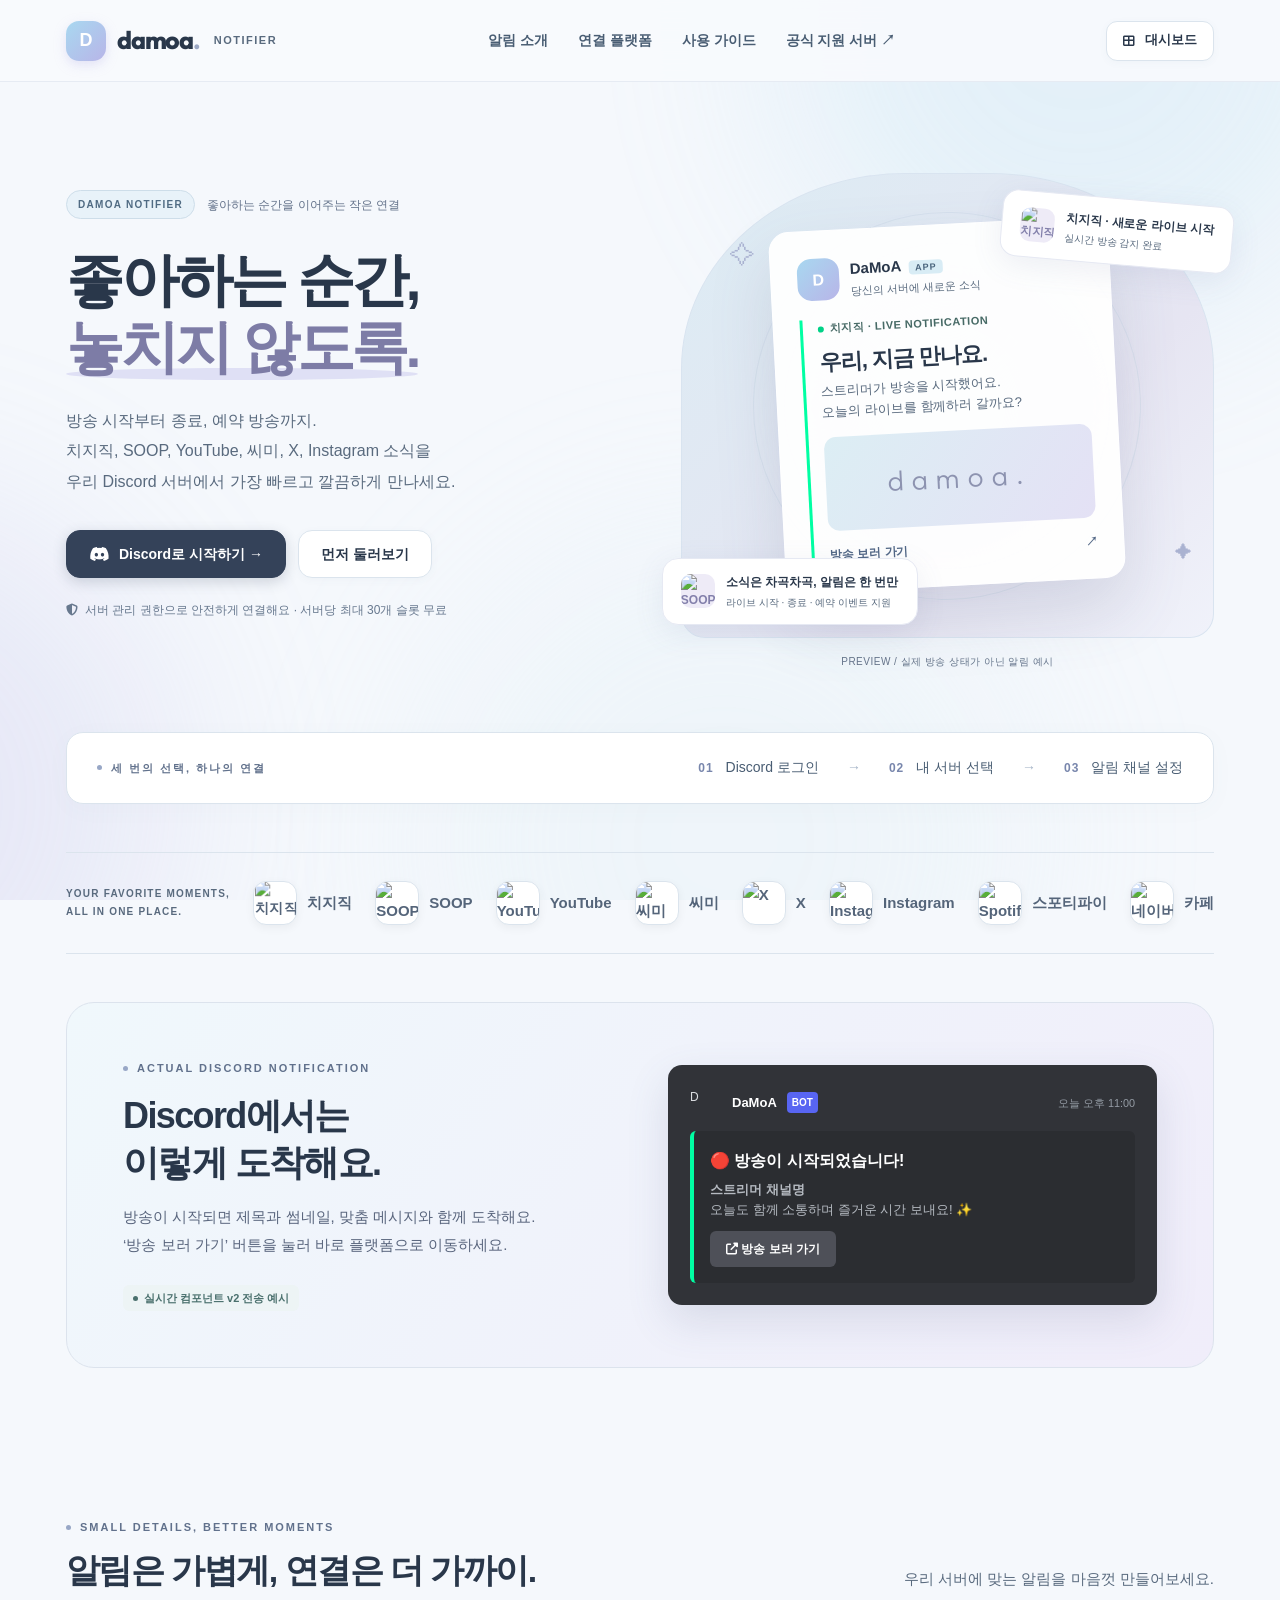
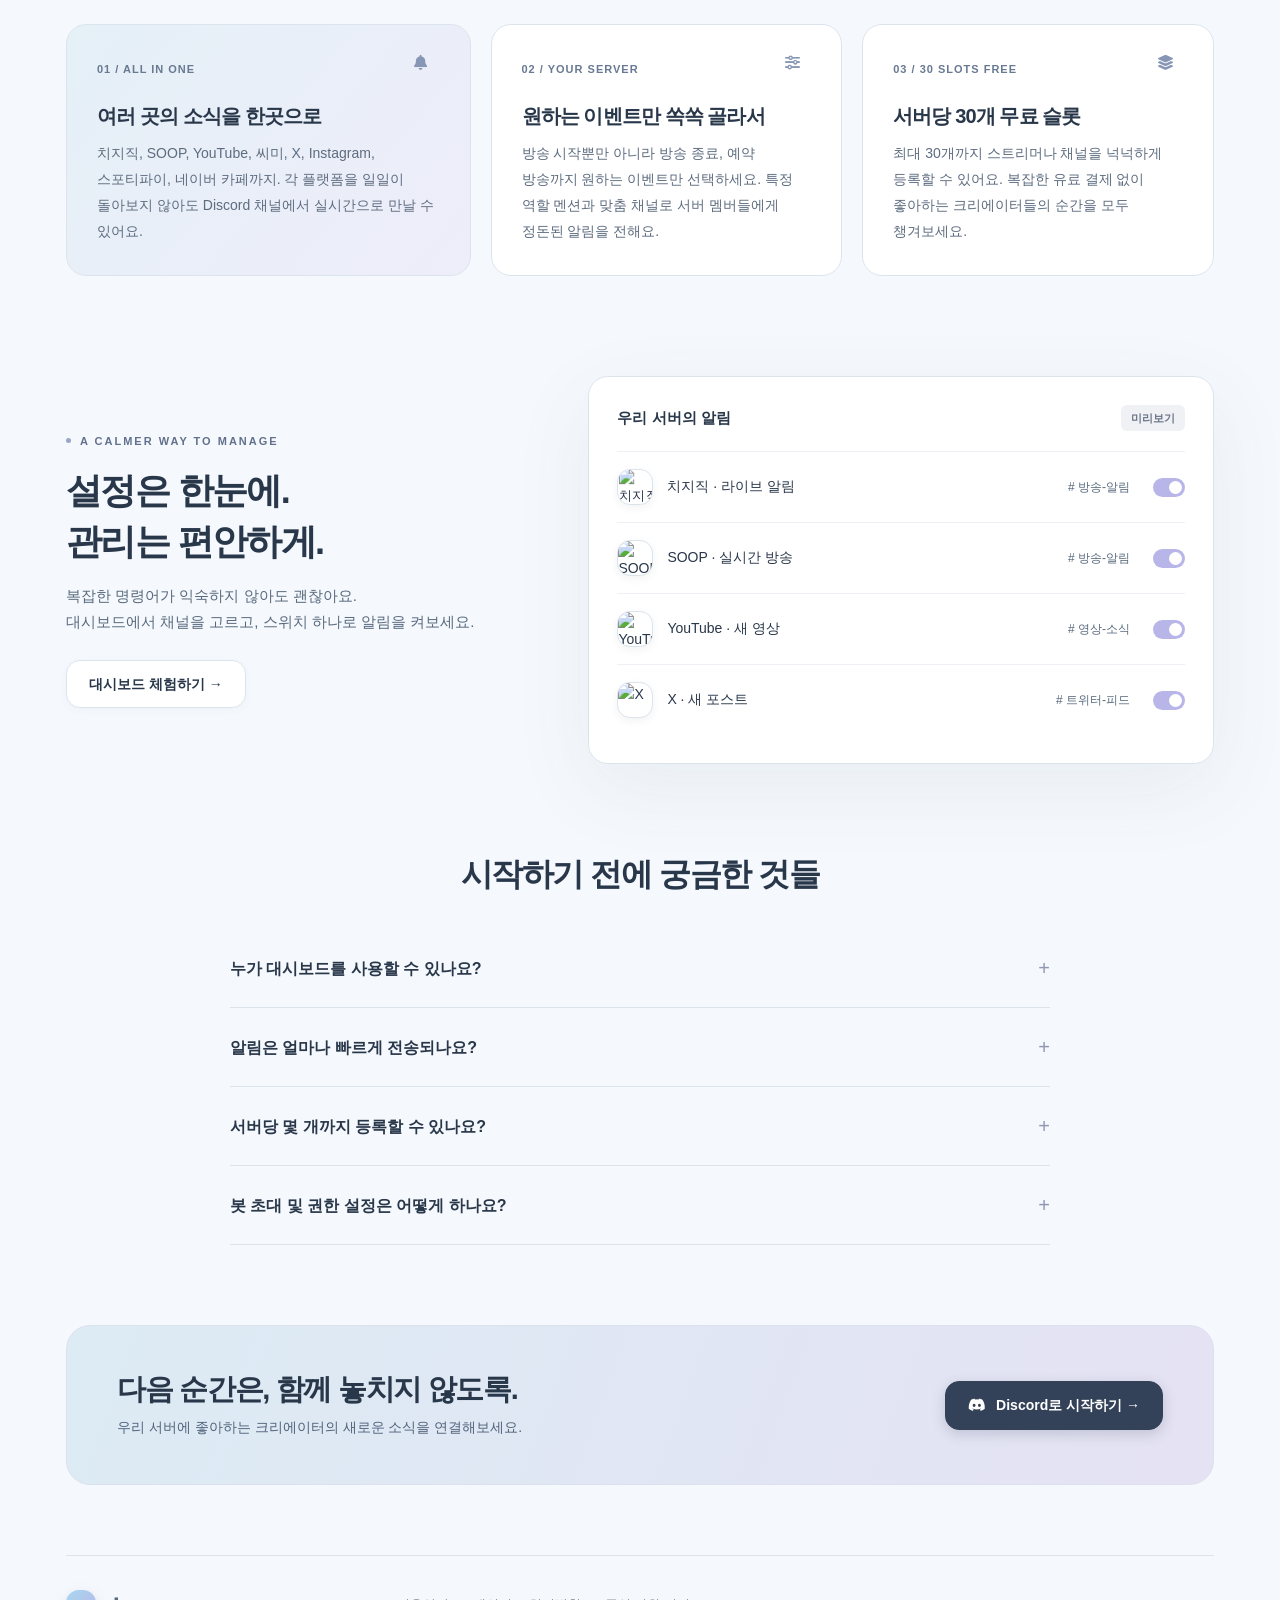
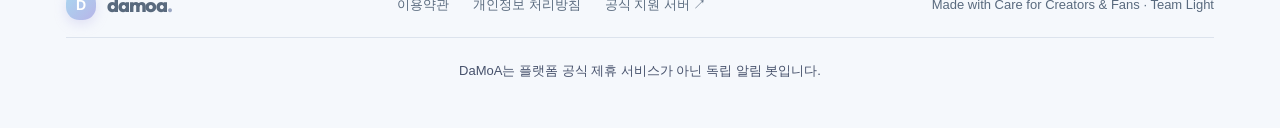
==== commit b948cc4c: "fix: resolve bot presence check with default token fallback, fix invite 404 with invite.html, and st" ====
--- a/index.html
+++ b/index.html
@@ -402,7 +402,7 @@
                         <div class="server-selector-area">
                             <div class="server-picker-hero">
                                 <div class="server-picker-text">
-                                    <div class="server-greeting">! <span id="server-picker-user">사용자</span>님, 반가워요.</div>
+                                    <div class="server-greeting">👋 <span id="server-picker-user">사용자</span>님, 반가워요!</div>
                                     <h2 class="server-main-title">어느 서버를 볼까요?</h2>
                                     <p class="server-sub-title">관리할 서버를 고르세요. 봇이 없는 서버에는 바로 초대할 수 있어요.</p>
                                 </div>
--- a/style.css
+++ b/style.css
@@ -845,7 +845,28 @@
   gap: 12px;
 }
 .banner b { font-weight: 700; margin-right: 8px; }
-.banner .btn { background: rgba(255, 255, 255, 0.8); }
+.banner .btn, #link-invite-server {
+  background: linear-gradient(135deg, #5865F2, #7b4eff) !important;
+  color: #ffffff !important;
+  border: none !important;
+  font-weight: 700 !important;
+  font-size: 13px !important;
+  padding: 9px 18px !important;
+  border-radius: 99px !important;
+  box-shadow: 0 4px 12px rgba(88, 101, 242, 0.35) !important;
+  display: inline-flex !important;
+  align-items: center !important;
+  gap: 8px !important;
+  text-decoration: none !important;
+  transition: all 0.2s var(--ease) !important;
+  flex-shrink: 0 !important;
+}
+.banner .btn:hover, #link-invite-server:hover {
+  background: linear-gradient(135deg, #4752c4, #6a3fe6) !important;
+  color: #ffffff !important;
+  transform: translateY(-2px) !important;
+  box-shadow: 0 6px 18px rgba(88, 101, 242, 0.45) !important;
+}
 
 .dash-heading {
   display: flex;
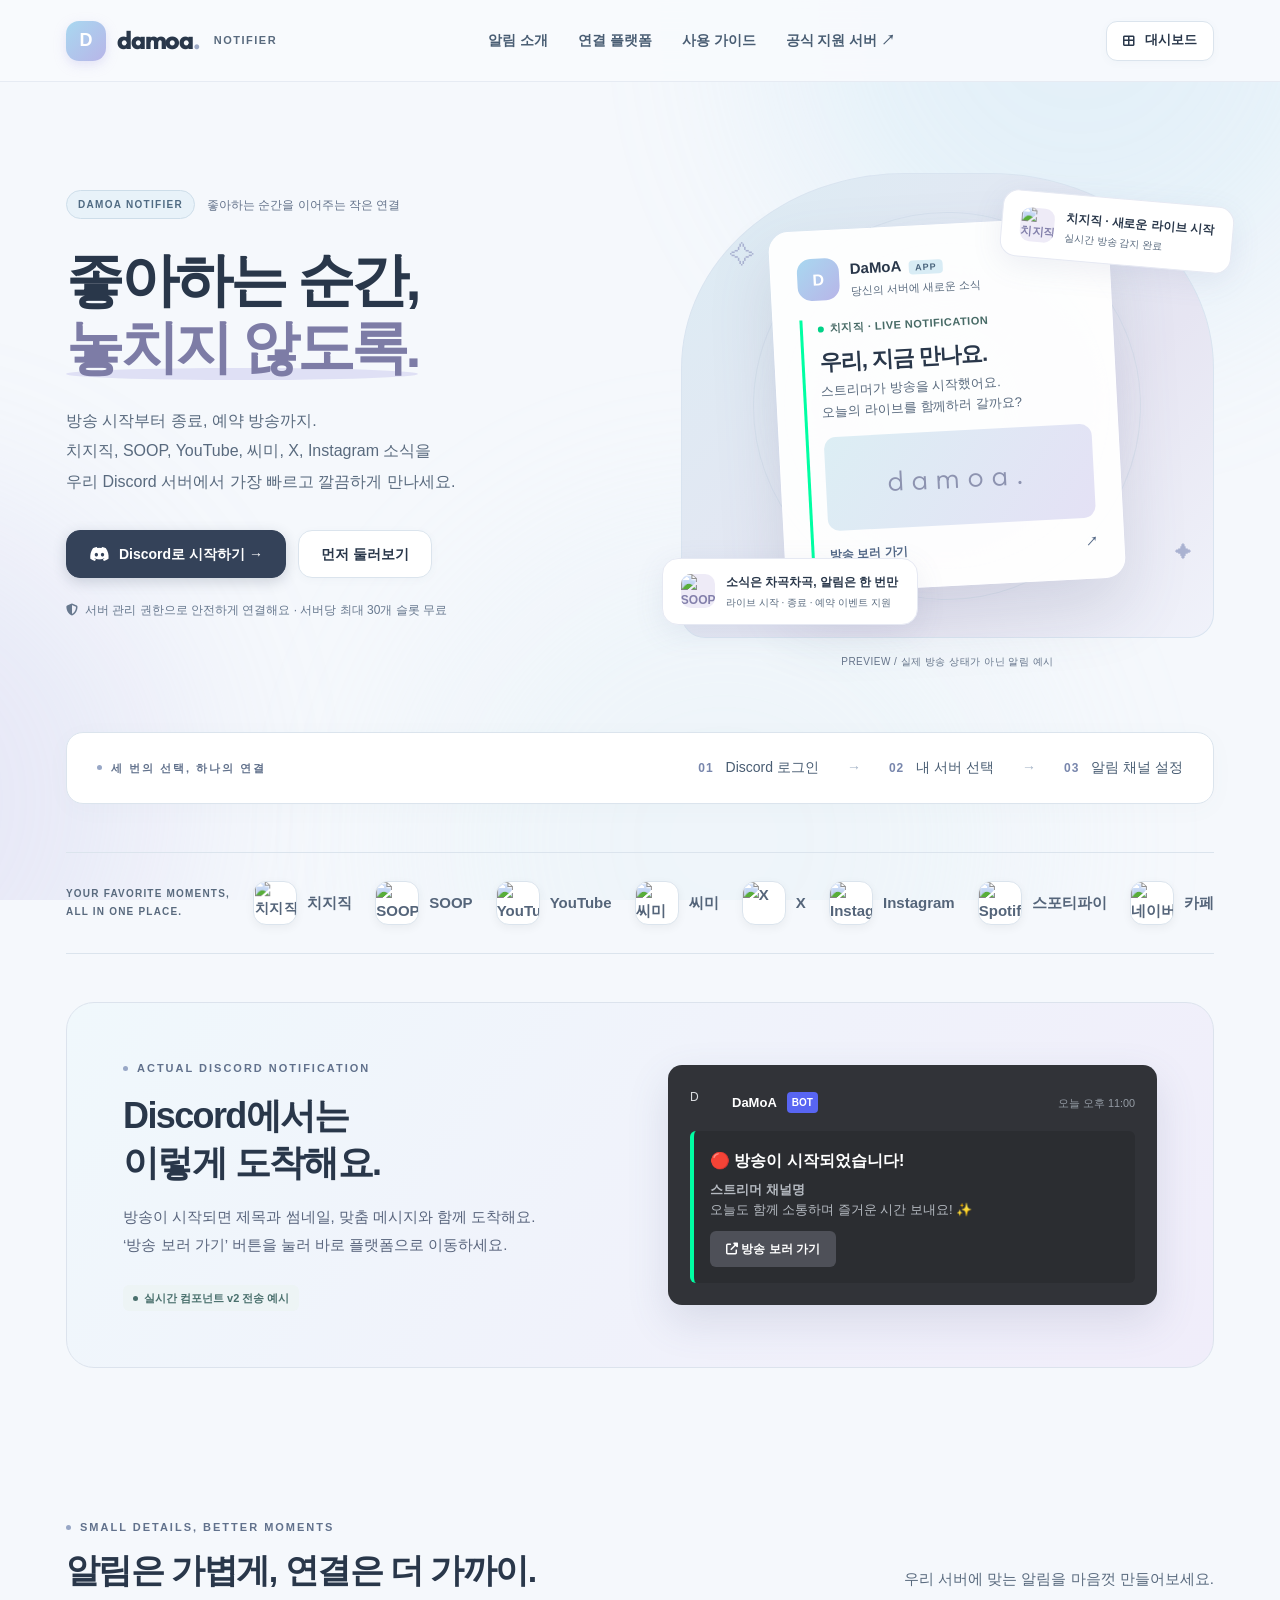
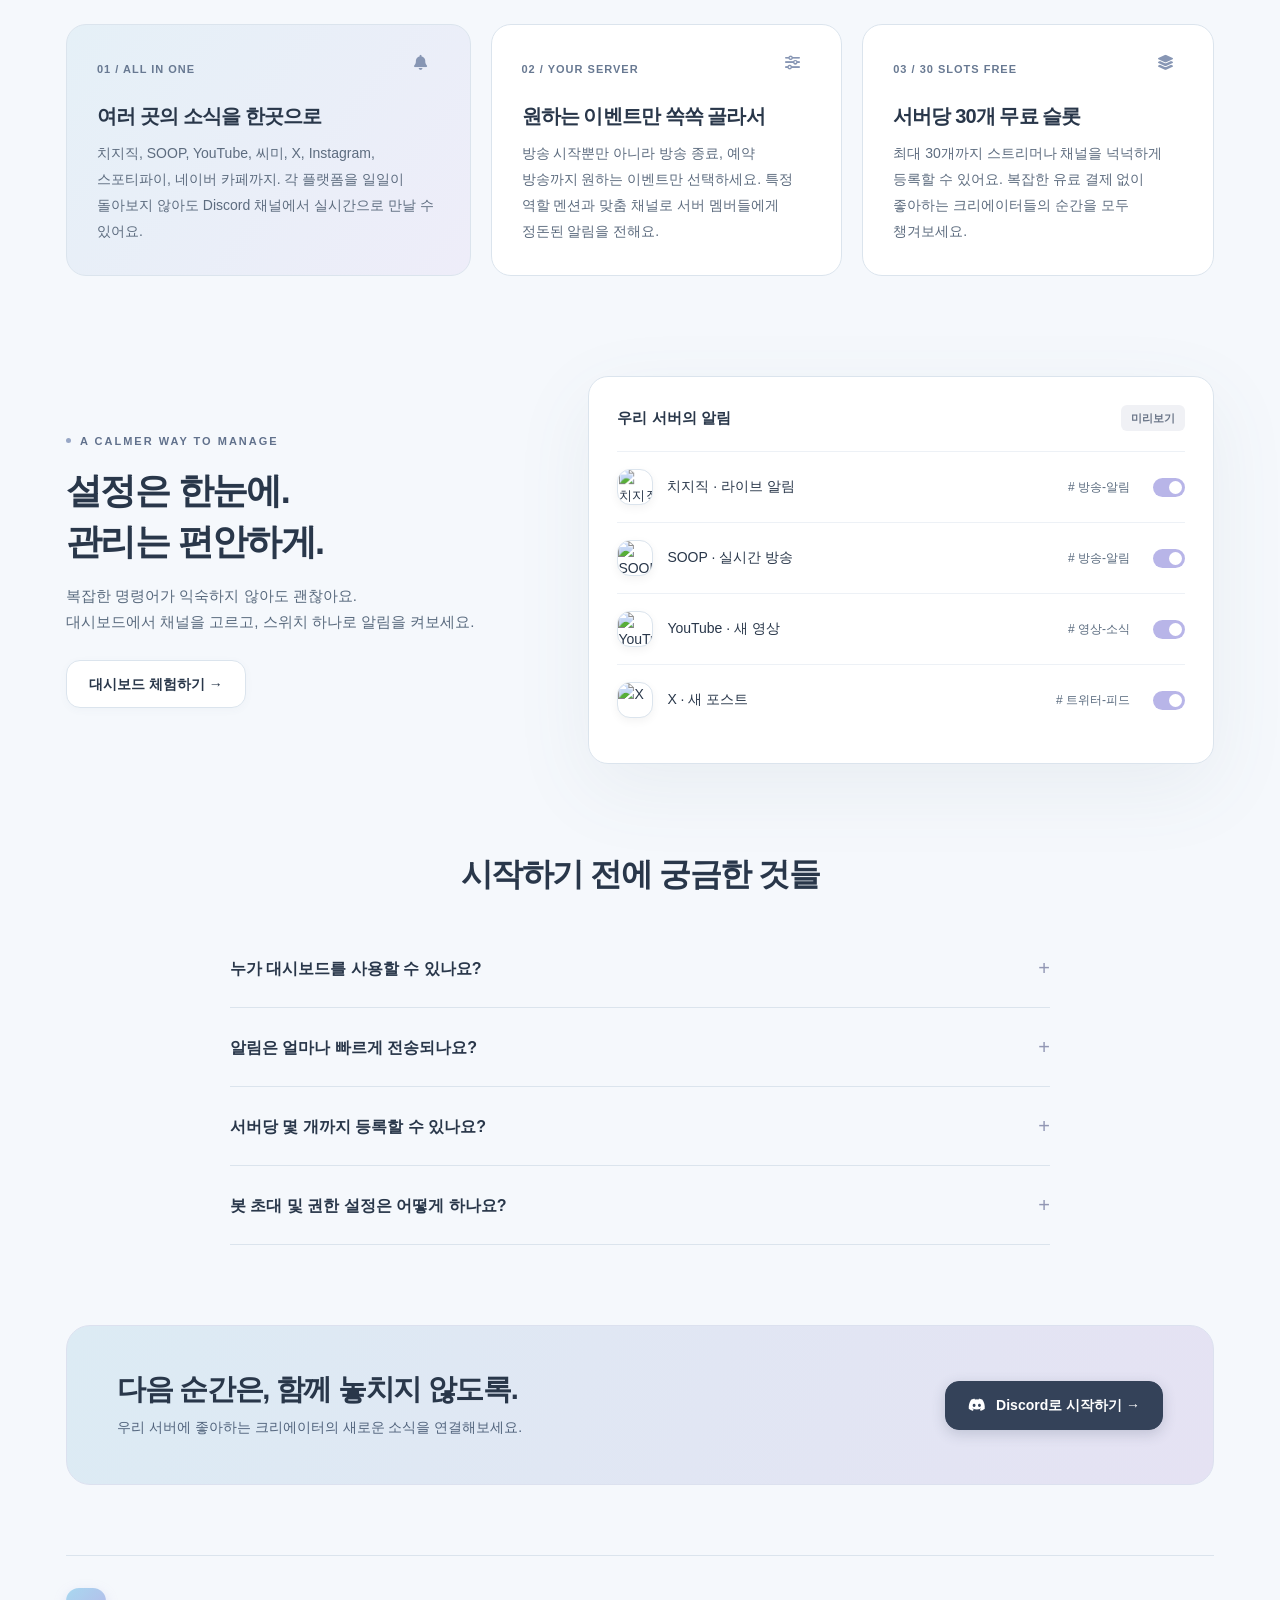
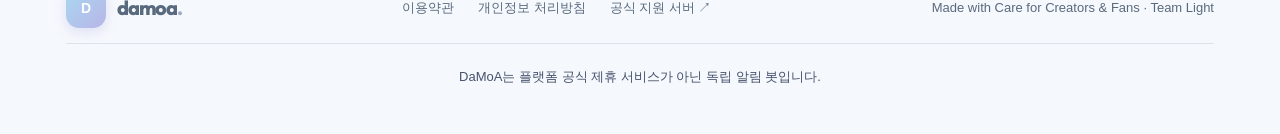
==== commit 4e8b6530: "feat: complete v3.8 overhaul - platform cards grid, 240 slots, live wysiwyg embed editor, url auto-r" ====
--- a/index.html
+++ b/index.html
@@ -436,14 +436,57 @@
                             </article>
                             <article class="stat">
                                 <div class="stat-label">켜진 알림 <i class="fas fa-bell"></i></div>
-                                <strong class="stat-value"><span id="stat-active-slots">0</span> <span style="font-size:14px;font-weight:400;color:#939ab1;">/ 30</span></strong>
-                                <small>설정한 채널로 소식을 전달해요</small>
+                                <strong class="stat-value"><span id="stat-active-slots">0</span> <span style="font-size:14px;font-weight:400;color:#939ab1;">/ 240</span></strong>
+                                <small>플랫폼당 30개씩 자유롭게 설정</small>
                             </article>
                             <article class="stat">
                                 <div class="stat-label">누적 전송 <i class="fas fa-check"></i></div>
                                 <strong class="stat-value" id="stat-delivered">0</strong>
                                 <small>발견된 소식 전송 횟수</small>
                             </article>
+                        </div>
+
+                        <!-- Platform Category Grid (Image 2 - Discord /시작하기 Style) -->
+                        <section class="platform-settings-section" style="margin-top:28px;margin-bottom:28px;">
+                            <div class="platform-section-header">
+                                <div style="display:flex;align-items:center;gap:12px;">
+                                    <div class="brand-logo-img" style="width:36px;height:36px;font-size:15px;background:#6366f1;color:#fff;border-radius:10px;display:flex;align-items:center;justify-content:center;font-weight:800;">D</div>
+                                    <div>
+                                        <h2 style="font-size:18px;font-weight:700;color:var(--ink);margin:0;">DaMoA 알림 설정</h2>
+                                        <p style="font-size:13px;color:var(--muted);margin-top:2px;">플랫폼별로 최대 30개의 독립 알림 대상을 등록할 수 있습니다.</p>
+                                    </div>
+                                </div>
+                                <div class="platform-card-count">
+                                    총 사용 슬롯: <span class="badge" id="platform-total-slots-badge">0 / 240</span>
+                                </div>
+                            </div>
+                            <div class="platform-cards-grid" id="platform-cards-grid">
+                                <!-- Dynamically populated by script.js -->
+                            </div>
+                        </section>
+
+                        <!-- Subscriber Trendline & Peak Viewers Analytics (Features 41 & 42) -->
+                        <div class="analytics-cards-row" style="margin-bottom:28px;">
+                            <div class="analytics-card">
+                                <div class="analytics-card-title">
+                                    <span>구독자 및 팔로워 변동 추세선</span>
+                                    <small style="color:#10b981;font-weight:600;"><i class="fas fa-arrow-up"></i> 실시간 상승 곡선</small>
+                                </div>
+                                <svg class="analytics-sparkline-svg" viewBox="0 0 300 50">
+                                    <path d="M0,40 Q40,35 80,30 T160,20 T240,15 T300,8" fill="none" stroke="#6366f1" stroke-width="3" stroke-linecap="round"/>
+                                    <path d="M0,40 Q40,35 80,30 T160,20 T240,15 T300,8 L300,50 L0,50 Z" fill="rgba(99,102,241,0.08)"/>
+                                </svg>
+                            </div>
+                            <div class="analytics-card">
+                                <div class="analytics-card-title">
+                                    <span>최고 시청자 수(Peak Viewers) 타임라인</span>
+                                    <small style="color:#6366f1;font-weight:600;">방송 회차별 동시 시청자 피크</small>
+                                </div>
+                                <svg class="analytics-sparkline-svg" viewBox="0 0 300 50">
+                                    <path d="M0,45 Q50,42 100,25 T200,8 T260,30 T300,35" fill="none" stroke="#00ffa3" stroke-width="3" stroke-linecap="round"/>
+                                    <path d="M0,45 Q50,42 100,25 T200,8 T260,30 T300,35 L300,50 L0,50 Z" fill="rgba(0,255,163,0.08)"/>
+                                </svg>
+                            </div>
                         </div>
 
                         <!-- Dashboard Main 2-column Grid -->
@@ -535,8 +578,8 @@
             </div>
         </div>
 
-        <!-- 3. CONFIG MODAL DIALOG (Add / Edit Notification Slot) -->
-        <dialog class="dialog" id="config-dialog">
+        <!-- 3. CONFIG MODAL DIALOG (Add / Edit Notification Slot & WYSIWYG Preview) -->
+        <dialog class="dialog dialog-wide" id="config-dialog">
             <form id="config-form">
                 <div class="dialog-head">
                     <h2 id="modal-dialog-title">알림 설정</h2>
@@ -545,72 +588,169 @@
                     </button>
                 </div>
                 <div class="dialog-body">
-                    <!-- Platform select -->
-                    <label class="field">
-                        플랫폼 선택
-                        <select id="modal-platform" required>
-                            <option value="chzzk">치지직 (CHZZK)</option>
-                            <option value="soop">SOOP (아프리카TV)</option>
-                            <option value="youtube">YouTube</option>
-                            <option value="cime">씨미 (ci.me)</option>
-                            <option value="twitter">X (Twitter)</option>
-                            <option value="instagram">Instagram</option>
-                            <option value="spotify">Spotify</option>
-                            <option value="naver_cafe">네이버 카페</option>
-                        </select>
-                    </label>
-
-                    <!-- Channel ID or Target URL -->
-                    <label class="field">
-                        추적 대상 (URL 또는 채널 ID)
-                        <input type="text" id="modal-target" placeholder="예: https://chzzk.naver.com/4b7... 또는 고유 ID" required>
-                        <small id="modal-target-hint">스트리머 방송국 또는 채널 URL을 붙여넣으세요.</small>
-                    </label>
-
-                    <!-- Discord Channel select -->
-                    <label class="field">
-                        알림 전송 채널
-                        <select id="modal-channel" required>
-                            <option value="">채널을 선택하세요</option>
-                        </select>
-                        <small>DaMoA 봇이 메시지를 보낼 Discord 채널을 선택하세요.</small>
-                    </label>
-
-                    <!-- Mention Role select -->
-                    <label class="field">
-                        멘션할 역할 (선택 사항)
-                        <select id="modal-role">
-                            <option value="">멘션하지 않음</option>
-                        </select>
-                        <small>알림 전송 시 호출할 서버 역할을 지정합니다.</small>
-                    </label>
-
-                    <!-- Event kinds checkboxes (동적으로 플랫폼에 따라 변경됨) -->
-                    <div class="field">
-                        전송받을 이벤트 선택
-                        <div class="events-box" id="events-box">
-                            <label><input type="checkbox" id="ev-live-start" value="live_start" checked> 라이브 시작 (Live Start)</label>
-                            <label><input type="checkbox" id="ev-live-end" value="live_end" checked> 방송 종료 (Live End)</label>
-                            <label><input type="checkbox" id="ev-live-scheduled" value="live_scheduled" checked> 방송 예약 (Scheduled)</label>
-                        </div>
-                        <small>수신을 원하는 방송 이벤트만 체크하세요.</small>
-                    </div>
-
-                    <!-- Custom Message (optional) -->
-                    <label class="field">
-                        맞춤 메시지 (선택 사항)
-                        <input type="text" id="modal-custom-msg" placeholder="예: 지금 바로 방송 보러 오세요! ✨">
-                    </label>
-
-                    <!-- Enabled Toggle -->
-                    <label class="switch-label">
-                        알림 활성화
-                        <input id="modal-enabled" class="switch" type="checkbox" checked>
-                    </label>
-
-                    <p class="form-error" id="modal-form-error" style="display:none;"></p>
-
-                    <div class="dialog-actions">
+                    <div class="modal-grid-2col">
+                        <!-- Left Column: Form Controls -->
+                        <div class="modal-controls-col" style="display:flex;flex-direction:column;gap:14px;">
+                            <!-- Platform select -->
+                            <label class="field">
+                                플랫폼 선택
+                                <select id="modal-platform" required>
+                                    <option value="chzzk">치지직 (CHZZK)</option>
+                                    <option value="soop">SOOP (아프리카TV)</option>
+                                    <option value="youtube">YouTube</option>
+                                    <option value="cime">씨미 (ci.me)</option>
+                                    <option value="twitter">X (Twitter)</option>
+                                    <option value="instagram">Instagram</option>
+                                    <option value="spotify">Spotify</option>
+                                    <option value="naver_cafe">네이버 카페</option>
+                                </select>
+                            </label>
+
+                            <!-- Channel ID or Target URL with Instant Auto-Detection (Feature 150) -->
+                            <label class="field">
+                                추적 대상 (URL 또는 채널 ID)
+                                <input type="text" id="modal-target" placeholder="예: https://youtube.com/@채널 또는 URL 붙여넣기" required>
+                                <small id="modal-target-hint">URL을 붙여넣으면 플랫폼이 자동으로 감지됩니다.</small>
+                            </label>
+
+                            <!-- Discord Channel select -->
+                            <label class="field">
+                                알림 전송 채널
+                                <select id="modal-channel" required>
+                                    <option value="">채널을 선택하세요</option>
+                                </select>
+                                <small>DaMoA 봇이 메시지를 보낼 Discord 채널을 선택하세요.</small>
+                            </label>
+
+                            <!-- Mention Role select -->
+                            <label class="field">
+                                멘션할 역할 (선택 사항)
+                                <select id="modal-role">
+                                    <option value="">멘션하지 않음</option>
+                                </select>
+                                <small>알림 전송 시 호출할 서버 역할을 지정합니다.</small>
+                            </label>
+
+                            <!-- Event kinds checkboxes -->
+                            <div class="field">
+                                전송받을 이벤트 선택
+                                <div class="events-box" id="events-box">
+                                    <label><input type="checkbox" id="ev-live-start" value="live_start" checked> 라이브 시작 (Live Start)</label>
+                                    <label><input type="checkbox" id="ev-live-end" value="live_end" checked> 방송 종료 (Live End)</label>
+                                    <label><input type="checkbox" id="ev-live-scheduled" value="live_scheduled" checked> 방송 예약 (Scheduled)</label>
+                                </div>
+                                <small>수신을 원하는 방송 이벤트만 체크하세요.</small>
+                            </div>
+
+                            <!-- Custom Message -->
+                            <label class="field">
+                                맞춤 메시지 (선택 사항)
+                                <input type="text" id="modal-custom-msg" placeholder="예: 지금 바로 방송 보러 오세요! ✨">
+                            </label>
+
+                            <!-- Custom Action Buttons Builder (Feature 3 - up to 5 buttons) -->
+                            <div class="field">
+                                <div style="display:flex;justify-content:space-between;align-items:center;">
+                                    <span>사용자 정의 링크 액션 버튼 (최대 5개)</span>
+                                    <button type="button" class="btn small" id="btn-add-action-link" style="padding:2px 8px;font-size:11px;">
+                                        <i class="fas fa-plus"></i> 버튼 추가
+                                    </button>
+                                </div>
+                                <div class="custom-buttons-list" id="custom-buttons-list">
+                                    <!-- Dynamic custom button rows -->
+                                </div>
+                                <small>'팬카페 바로가기', '후원 링크', '다시보기' 등 추가 버튼</small>
+                            </div>
+
+                            <!-- Custom Emoji & Filter Options (Features 10, 86, 98) -->
+                            <div style="display:flex;flex-direction:column;gap:8px;background:var(--paper);padding:12px;border-radius:10px;border:1px solid var(--line);">
+                                <label style="font-size:13px;display:flex;align-items:center;gap:8px;cursor:pointer;">
+                                    <input type="checkbox" id="modal-exclude-membership">
+                                    <span>멤버십 / 유료 회원 전용 콘텐츠 알림 제외 (Feature 86)</span>
+                                </label>
+                                <label style="font-size:13px;display:flex;align-items:center;gap:8px;cursor:pointer;">
+                                    <input type="checkbox" id="modal-drops-active" checked>
+                                    <span>치지직 인게임 드롭스(Drops) 활성화 태그 감지 및 부착 (Feature 98)</span>
+                                </label>
+                            </div>
+
+                            <!-- Enabled Toggle -->
+                            <label class="switch-label">
+                                알림 활성화
+                                <input id="modal-enabled" class="switch" type="checkbox" checked>
+                            </label>
+
+                            <p class="form-error" id="modal-form-error" style="display:none;"></p>
+                        </div>
+
+                        <!-- Right Column: WYSIWYG Live Embed Preview (Feature 1) -->
+                        <div class="wysiwyg-preview-col" style="display:flex;flex-direction:column;gap:10px;">
+                            <div class="wysiwyg-header-label">
+                                <i class="fab fa-discord" style="color:#5865f2;font-size:14px;"></i>
+                                실시간 Discord Components v2 위지윅 미리보기
+                            </div>
+                            <div class="wysiwyg-preview-panel">
+                                <div class="discord-message-mock">
+                                    <div class="discord-avatar-mock" id="prev-bot-avatar">
+                                        <img src="https://encrypted-tbn0.gstatic.com/images?q=tbn:ANd9GcTL5o8WMTcizruTWGFYaAhK61h-fAJWIeRGGI5g8NC9dA&s=10" alt="Avatar" id="prev-avatar-img">
+                                    </div>
+                                    <div class="discord-message-body">
+                                        <div class="discord-bot-author">
+                                            <span id="prev-bot-name">DaMoA</span>
+                                            <span class="discord-bot-badge">앱</span>
+                                            <span class="discord-timestamp">오늘 오후 5:00</span>
+                                        </div>
+
+                                        <!-- Mention row preview -->
+                                        <div id="prev-mention-row" style="display:none;font-size:14px;color:#f2f3f5;">
+                                            <span class="discord-mention-tag" id="prev-mention-role">@역할</span>
+                                            <span id="prev-mention-custom-msg" style="margin-left:6px;"></span>
+                                        </div>
+
+                                        <!-- Components v2 Container -->
+                                        <div class="discord-v2-container" id="prev-v2-container">
+                                            <!-- Author Section with Accessory -->
+                                            <div class="discord-v2-author-row">
+                                                <div>
+                                                    <div class="discord-v2-author-text" id="prev-author-name">크리에이터 이름</div>
+                                                    <div style="font-size:11px;color:#949ba4;" id="prev-platform-sub">-# 오늘 오후 5:00 · 치지직</div>
+                                                </div>
+                                                <img class="discord-v2-accessory-img" id="prev-author-img" src="https://encrypted-tbn0.gstatic.com/images?q=tbn:ANd9GcTL5o8WMTcizruTWGFYaAhK61h-fAJWIeRGGI5g8NC9dA&s=10" alt="Creator">
+                                            </div>
+
+                                            <div class="discord-v2-divider"></div>
+
+                                            <!-- Body Text -->
+                                            <div class="discord-v2-content" id="prev-body-text">
+                                                <strong>방송 시작</strong><br><br>
+                                                🔴 라이브 방송 시작<br>
+                                                오늘의 종합 게임 방송입니다!
+                                            </div>
+
+                                            <!-- Thumbnail image -->
+                                            <img class="discord-v2-thumb" id="prev-banner-img" src="https://images.unsplash.com/photo-1542751371-adc38448a05e?w=800&auto=format&fit=crop&q=60" alt="Stream Banner">
+
+                                            <!-- Buttons Action Row -->
+                                            <div class="discord-v2-buttons-row" id="prev-buttons-row">
+                                                <a class="discord-link-btn" href="#" onclick="return false;">
+                                                    <i class="fas fa-external-link-alt" style="font-size:11px;"></i> 원문 보기
+                                                </a>
+                                            </div>
+
+                                            <div class="discord-v2-divider"></div>
+
+                                            <!-- Footer -->
+                                            <div class="discord-v2-footer" id="prev-footer-text">
+                                                치지직 | 2026.10.13 17:00:00
+                                            </div>
+                                        </div>
+                                    </div>
+                                </div>
+                            </div>
+                        </div>
+                    </div>
+
+                    <div class="dialog-actions" style="margin-top:20px;">
                         <button type="button" class="btn" id="btn-delete-slot" style="display:none;color:#d03d3d;border-color:#fca5a5;margin-right:auto;">
                             <i class="fas fa-trash-alt"></i> 삭제
                         </button>
--- a/style.css
+++ b/style.css
@@ -99,7 +99,12 @@
 .brand { display: flex; align-items: center; gap: 11px; flex-shrink: 0; }
 .brand-logo-img {
   width: 40px;
+  min-width: 40px;
+  max-width: 40px;
   height: 40px;
+  min-height: 40px;
+  max-height: 40px;
+  aspect-ratio: 1 / 1;
   border-radius: 13px;
   object-fit: cover;
   background: linear-gradient(135deg, #a8d8f0, #b8b5e8);
@@ -110,6 +115,7 @@
   font-size: 18px;
   font-weight: 800;
   box-shadow: 0 4px 12px rgba(184, 181, 232, 0.35);
+  flex-shrink: 0;
 }
 .brand strong { font-size: 25px; font-weight: 780; letter-spacing: -1.2px; font-family: 'Outfit', sans-serif; }
 .brand .brand-suffix { font-size: 11px; letter-spacing: 1.5px; color: var(--muted); margin-left: 3px; font-weight: 600; }
@@ -739,23 +745,40 @@
 
 .dashboard-shell {
   display: grid;
-  grid-template-columns: 240px 1fr;
+  grid-template-columns: 240px minmax(0, 1fr);
   min-height: 100vh;
   background: #f4f7fb;
+  width: 100%;
+  max-width: 100vw;
+  overflow-x: hidden;
+  box-sizing: border-box;
 }
 
 /* Sidebar */
 .sidebar {
   border-right: 1px solid #e0e7ee;
-  padding: 30px 20px;
+  padding: 28px 16px;
   background: #ffffff;
   display: flex;
   flex-direction: column;
   position: sticky;
   top: 0;
   height: 100vh;
-}
-.sidebar .brand { padding-left: 7px; }
+  width: 240px;
+  min-width: 240px;
+  max-width: 240px;
+  flex-shrink: 0;
+  box-sizing: border-box;
+  z-index: 20;
+}
+.sidebar .brand {
+  padding-left: 4px;
+  display: flex;
+  align-items: center;
+  gap: 10px;
+  flex-shrink: 0;
+  width: 100%;
+}
 .workspace-label {
   font-size: 10px;
   letter-spacing: 1.8px;
@@ -795,7 +818,13 @@
 .sidebar-bottom p { font-size: 11px; margin: 14px 8px 0; color: #6d7f94; line-height: 1.6; }
 
 /* Workspace Main Area */
-.workspace { min-width: 0; }
+.workspace {
+  min-width: 0;
+  max-width: 100%;
+  width: 100%;
+  overflow-x: hidden;
+  box-sizing: border-box;
+}
 .workspace-top {
   height: 76px;
   border-bottom: 1px solid #e0e7ee;
@@ -825,9 +854,12 @@
 .user-avatar img { width: 100%; height: 100%; object-fit: cover; }
 
 .workspace-content {
-  max-width: 1440px;
+  max-width: 1300px;
   margin: auto;
   padding: 30px 42px 70px;
+  width: 100%;
+  box-sizing: border-box;
+  overflow-x: hidden;
 }
 
 /* Banner */
@@ -1223,7 +1255,8 @@
 @media (max-width: 1100px) {
   .dash-grid { grid-template-columns: 1fr; }
   .aside-panel { display: none; }
-  .dashboard-shell { grid-template-columns: 210px 1fr; }
+  .dashboard-shell { grid-template-columns: 220px minmax(0, 1fr); }
+  .sidebar { width: 220px; min-width: 220px; max-width: 220px; padding: 24px 12px; }
   .workspace-content { padding: 24px; }
   .workspace-top { padding: 0 24px; }
   .hero { gap: 30px; }
@@ -1419,7 +1452,12 @@
 }
 .server-icon-large {
   width: 52px;
+  min-width: 52px;
+  max-width: 52px;
   height: 52px;
+  min-height: 52px;
+  max-height: 52px;
+  aspect-ratio: 1 / 1;
   border-radius: 16px;
   overflow: hidden;
   background: linear-gradient(135deg, var(--sky), var(--lavender));
@@ -1484,7 +1522,7 @@
 /* Compact Server Cards (초대할 수 있는 서버) */
 .server-compact-grid {
   display: grid;
-  grid-template-columns: repeat(auto-fill, minmax(280px, 1fr));
+  grid-template-columns: repeat(auto-fill, minmax(240px, 1fr));
   gap: 12px;
 }
 .server-compact-card {
@@ -1511,7 +1549,12 @@
 }
 .server-icon-compact {
   width: 40px;
+  min-width: 40px;
+  max-width: 40px;
   height: 40px;
+  min-height: 40px;
+  max-height: 40px;
+  aspect-ratio: 1 / 1;
   border-radius: 12px;
   overflow: hidden;
   background: linear-gradient(135deg, #e4ecf7, #dbe4f0);
@@ -1601,3 +1644,362 @@
   color: #7b4eff;
   box-shadow: 0 2px 8px rgba(123,78,255,0.15);
 }
+
+/* ── Platform Category Grid (Image 2 - Discord /시작하기 Style) ── */
+.platform-settings-section {
+  background: #ffffff;
+  border: 1px solid var(--line);
+  border-radius: 20px;
+  padding: 24px 28px;
+  box-shadow: 0 4px 20px rgba(0, 0, 0, 0.03);
+}
+.platform-section-header {
+  display: flex;
+  justify-content: space-between;
+  align-items: center;
+  flex-wrap: wrap;
+  gap: 16px;
+  margin-bottom: 24px;
+  padding-bottom: 16px;
+  border-bottom: 1px solid var(--line);
+}
+.platform-cards-grid {
+  display: grid;
+  grid-template-columns: repeat(auto-fill, minmax(260px, 1fr));
+  gap: 16px;
+}
+.platform-card {
+  background: var(--paper);
+  border: 1.5px solid var(--line);
+  border-radius: 16px;
+  padding: 18px 20px;
+  display: flex;
+  flex-direction: column;
+  gap: 12px;
+  transition: transform 0.2s var(--ease), border-color 0.2s var(--ease), box-shadow 0.2s var(--ease);
+}
+.platform-card:hover {
+  transform: translateY(-2px);
+  border-color: #7b4eff;
+  box-shadow: 0 8px 24px rgba(123, 78, 255, 0.08);
+}
+.platform-card-head {
+  display: flex;
+  align-items: center;
+  gap: 12px;
+}
+.platform-card-icon {
+  width: 38px;
+  height: 38px;
+  border-radius: 10px;
+  background: white;
+  display: flex;
+  align-items: center;
+  justify-content: center;
+  box-shadow: 0 2px 6px rgba(0, 0, 0, 0.06);
+  overflow: hidden;
+  flex-shrink: 0;
+}
+.platform-card-icon img {
+  width: 24px;
+  height: 24px;
+  object-fit: contain;
+}
+.platform-card-titles {
+  display: flex;
+  flex-direction: column;
+}
+.platform-card-name {
+  font-size: 15px;
+  font-weight: 700;
+  color: var(--ink);
+}
+.platform-card-en {
+  font-size: 12px;
+  color: var(--muted);
+}
+.platform-card-count {
+  font-size: 13px;
+  font-weight: 600;
+  color: var(--ink);
+  display: flex;
+  align-items: center;
+  gap: 6px;
+}
+.platform-card-count .badge {
+  display: inline-flex;
+  align-items: center;
+  padding: 3px 10px;
+  border-radius: 99px;
+  font-size: 12px;
+  font-weight: 700;
+  background: #eef2ff;
+  color: #6366f1;
+}
+.platform-card-count .badge.full {
+  background: #fef2f2;
+  color: #ef4444;
+}
+.platform-card-actions {
+  display: flex;
+  gap: 8px;
+  margin-top: 4px;
+}
+.platform-card-actions .btn {
+  flex: 1;
+  padding: 8px 12px;
+  font-size: 13px;
+  font-weight: 700;
+  border-radius: 10px;
+  text-align: center;
+  display: inline-flex;
+  align-items: center;
+  justify-content: center;
+  gap: 6px;
+}
+.btn-card-add {
+  background: #6366f1;
+  color: #ffffff;
+  border: none;
+}
+.btn-card-add:hover {
+  background: #4f46e5;
+  color: #ffffff;
+}
+.btn-card-manage {
+  background: #ffffff;
+  color: var(--ink);
+  border: 1.5px solid var(--line);
+}
+.btn-card-manage:hover {
+  background: #f1f5f9;
+  border-color: #cbd5e1;
+}
+
+/* ── WYSIWYG Live Embed Preview (Feature 1) ── */
+.dialog-wide {
+  max-width: 960px !important;
+  width: 95vw !important;
+}
+.modal-grid-2col {
+  display: grid;
+  grid-template-columns: 1fr 1fr;
+  gap: 24px;
+}
+@media (max-width: 820px) {
+  .modal-grid-2col {
+    grid-template-columns: 1fr;
+  }
+}
+.wysiwyg-preview-panel {
+  background: #1e1f22;
+  border-radius: 14px;
+  padding: 18px;
+  color: #dbdee1;
+  font-family: 'Pretendard', sans-serif;
+  display: flex;
+  flex-direction: column;
+  gap: 12px;
+  box-shadow: inset 0 2px 8px rgba(0, 0, 0, 0.4);
+}
+.wysiwyg-header-label {
+  font-size: 11px;
+  font-weight: 700;
+  text-transform: uppercase;
+  letter-spacing: 0.05em;
+  color: #949ba4;
+  display: flex;
+  align-items: center;
+  gap: 6px;
+}
+.discord-message-mock {
+  display: flex;
+  gap: 12px;
+  font-size: 14px;
+  line-height: 1.4;
+}
+.discord-avatar-mock {
+  width: 40px;
+  height: 40px;
+  border-radius: 50%;
+  background: #5865f2;
+  overflow: hidden;
+  flex-shrink: 0;
+}
+.discord-avatar-mock img {
+  width: 100%;
+  height: 100%;
+  object-fit: cover;
+}
+.discord-message-body {
+  flex: 1;
+  display: flex;
+  flex-direction: column;
+  gap: 8px;
+  min-width: 0;
+}
+.discord-bot-author {
+  display: flex;
+  align-items: center;
+  gap: 6px;
+  font-size: 15px;
+  font-weight: 600;
+  color: #f2f3f5;
+}
+.discord-bot-badge {
+  background: #5865f2;
+  color: white;
+  font-size: 10px;
+  padding: 1px 4px;
+  border-radius: 3px;
+  font-weight: 600;
+}
+.discord-timestamp {
+  font-size: 12px;
+  color: #949ba4;
+  margin-left: 4px;
+}
+.discord-mention-tag {
+  color: #c9cdfb;
+  background: rgba(88, 101, 242, 0.3);
+  padding: 1px 4px;
+  border-radius: 3px;
+  font-weight: 500;
+}
+.discord-v2-container {
+  border-left: 4px solid #00ffa3;
+  background: #2b2d31;
+  border-radius: 4px 8px 8px 4px;
+  padding: 12px 14px;
+  display: flex;
+  flex-direction: column;
+  gap: 8px;
+}
+.discord-v2-author-row {
+  display: flex;
+  justify-content: space-between;
+  align-items: flex-start;
+  gap: 10px;
+}
+.discord-v2-author-text {
+  font-weight: 700;
+  color: #f2f3f5;
+  font-size: 14px;
+}
+.discord-v2-accessory-img {
+  width: 44px;
+  height: 44px;
+  border-radius: 50%;
+  object-fit: cover;
+  flex-shrink: 0;
+  border: 1px solid rgba(255,255,255,0.1);
+}
+.discord-v2-divider {
+  height: 1px;
+  background: rgba(255, 255, 255, 0.08);
+  margin: 4px 0;
+}
+.discord-v2-content {
+  font-size: 13.5px;
+  color: #dbdee1;
+  white-space: pre-wrap;
+  word-break: break-word;
+}
+.discord-v2-thumb {
+  max-width: 100%;
+  max-height: 200px;
+  border-radius: 6px;
+  object-fit: cover;
+  margin-top: 4px;
+}
+.discord-v2-buttons-row {
+  display: flex;
+  flex-wrap: wrap;
+  gap: 8px;
+  margin-top: 6px;
+}
+.discord-link-btn {
+  background: #4e5058;
+  color: #ffffff;
+  padding: 6px 14px;
+  border-radius: 4px;
+  font-size: 13px;
+  font-weight: 500;
+  display: inline-flex;
+  align-items: center;
+  gap: 6px;
+  text-decoration: none;
+  cursor: pointer;
+}
+.discord-v2-footer {
+  font-size: 11.5px;
+  color: #949ba4;
+}
+
+/* ── Custom Link Buttons Builder (Feature 3) ── */
+.custom-buttons-list {
+  display: flex;
+  flex-direction: column;
+  gap: 8px;
+  margin-top: 8px;
+}
+.custom-btn-row {
+  display: flex;
+  gap: 8px;
+  align-items: center;
+}
+.custom-btn-row input {
+  padding: 6px 10px;
+  font-size: 13px;
+  border: 1px solid var(--line);
+  border-radius: 8px;
+}
+.custom-btn-row input:first-child {
+  width: 130px;
+  flex-shrink: 0;
+}
+.custom-btn-row input:nth-child(2) {
+  flex: 1;
+}
+.btn-remove-custom-action {
+  color: #ef4444;
+  padding: 6px 8px;
+  border-radius: 6px;
+  background: #fee2e2;
+  cursor: pointer;
+}
+
+/* ── Analytics Sparkline Cards (Features 41 & 42) ── */
+.analytics-cards-row {
+  display: grid;
+  grid-template-columns: 1fr 1fr;
+  gap: 16px;
+  margin-top: 24px;
+}
+@media (max-width: 768px) {
+  .analytics-cards-row {
+    grid-template-columns: 1fr;
+  }
+}
+.analytics-card {
+  background: #ffffff;
+  border: 1px solid var(--line);
+  border-radius: 16px;
+  padding: 18px 22px;
+  display: flex;
+  flex-direction: column;
+  gap: 8px;
+}
+.analytics-card-title {
+  font-size: 14px;
+  font-weight: 700;
+  color: var(--ink);
+  display: flex;
+  align-items: center;
+  justify-content: space-between;
+}
+.analytics-sparkline-svg {
+  width: 100%;
+  height: 50px;
+}
+
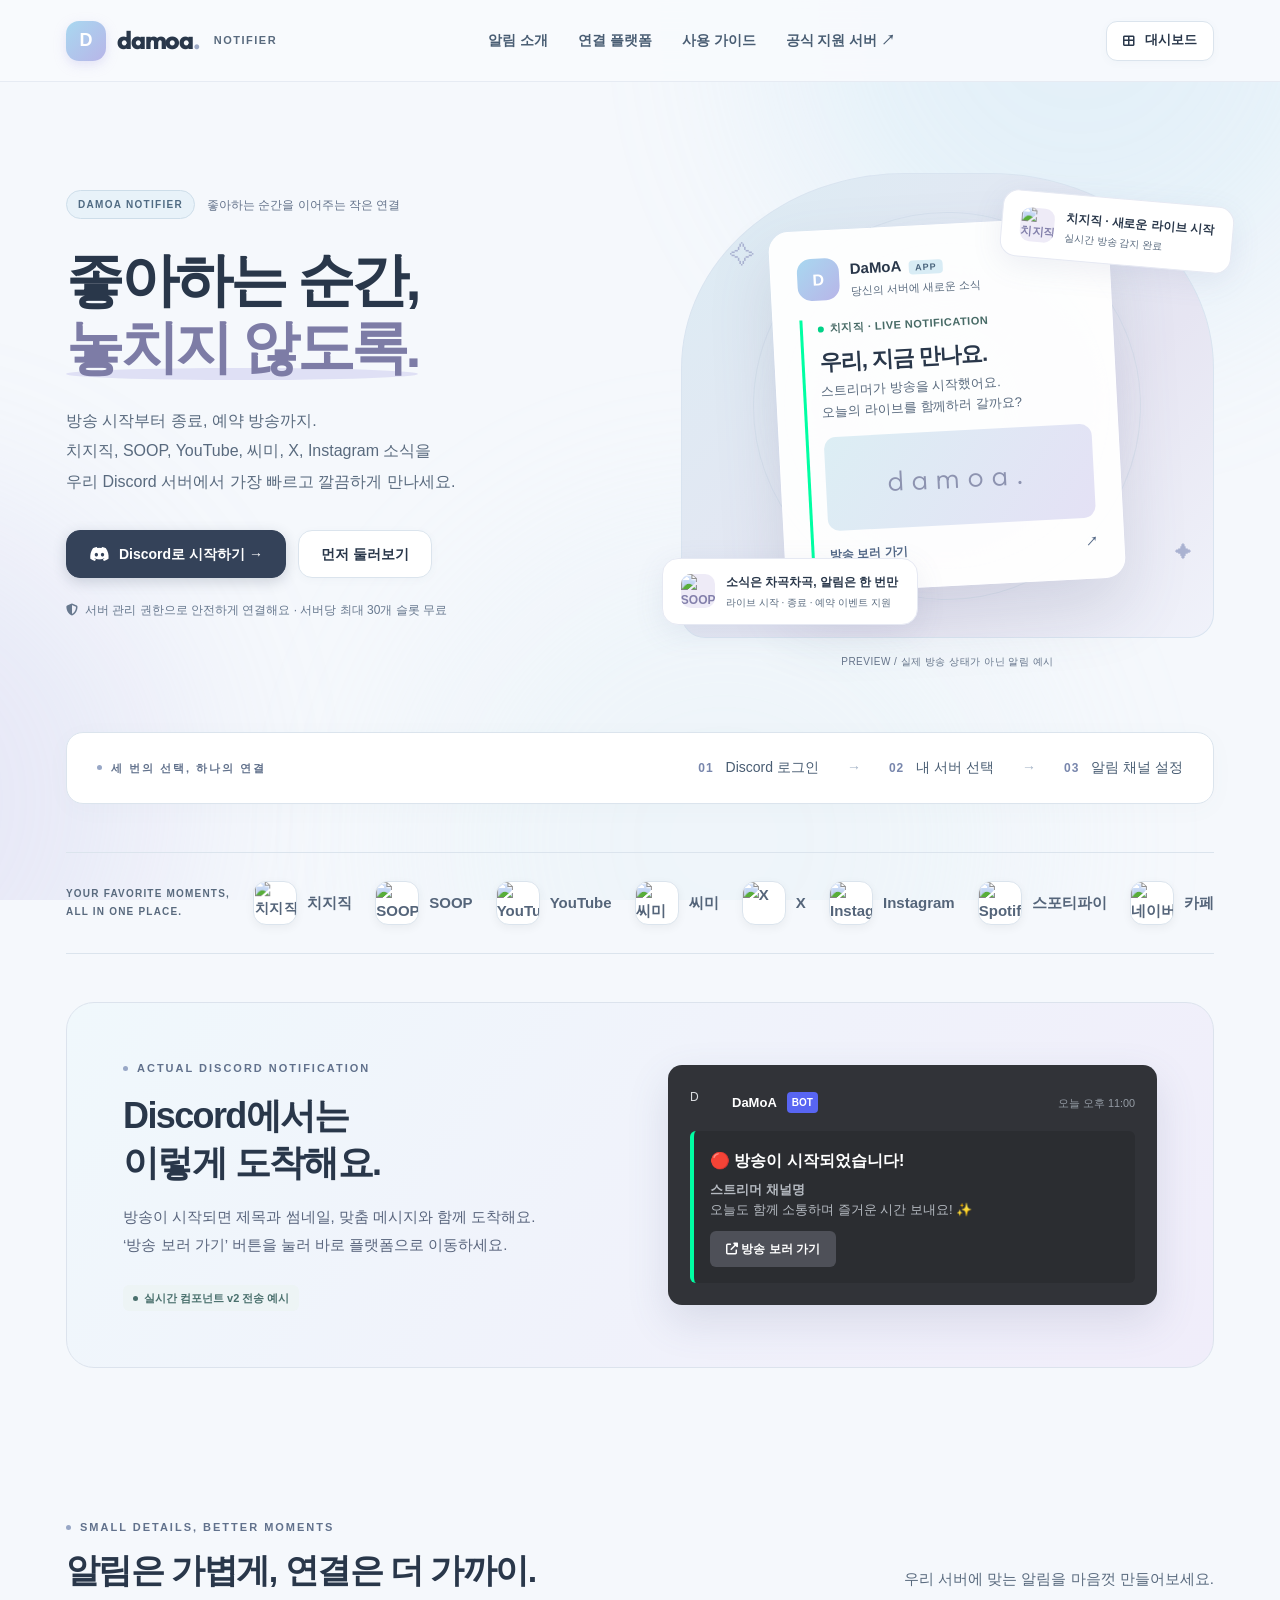
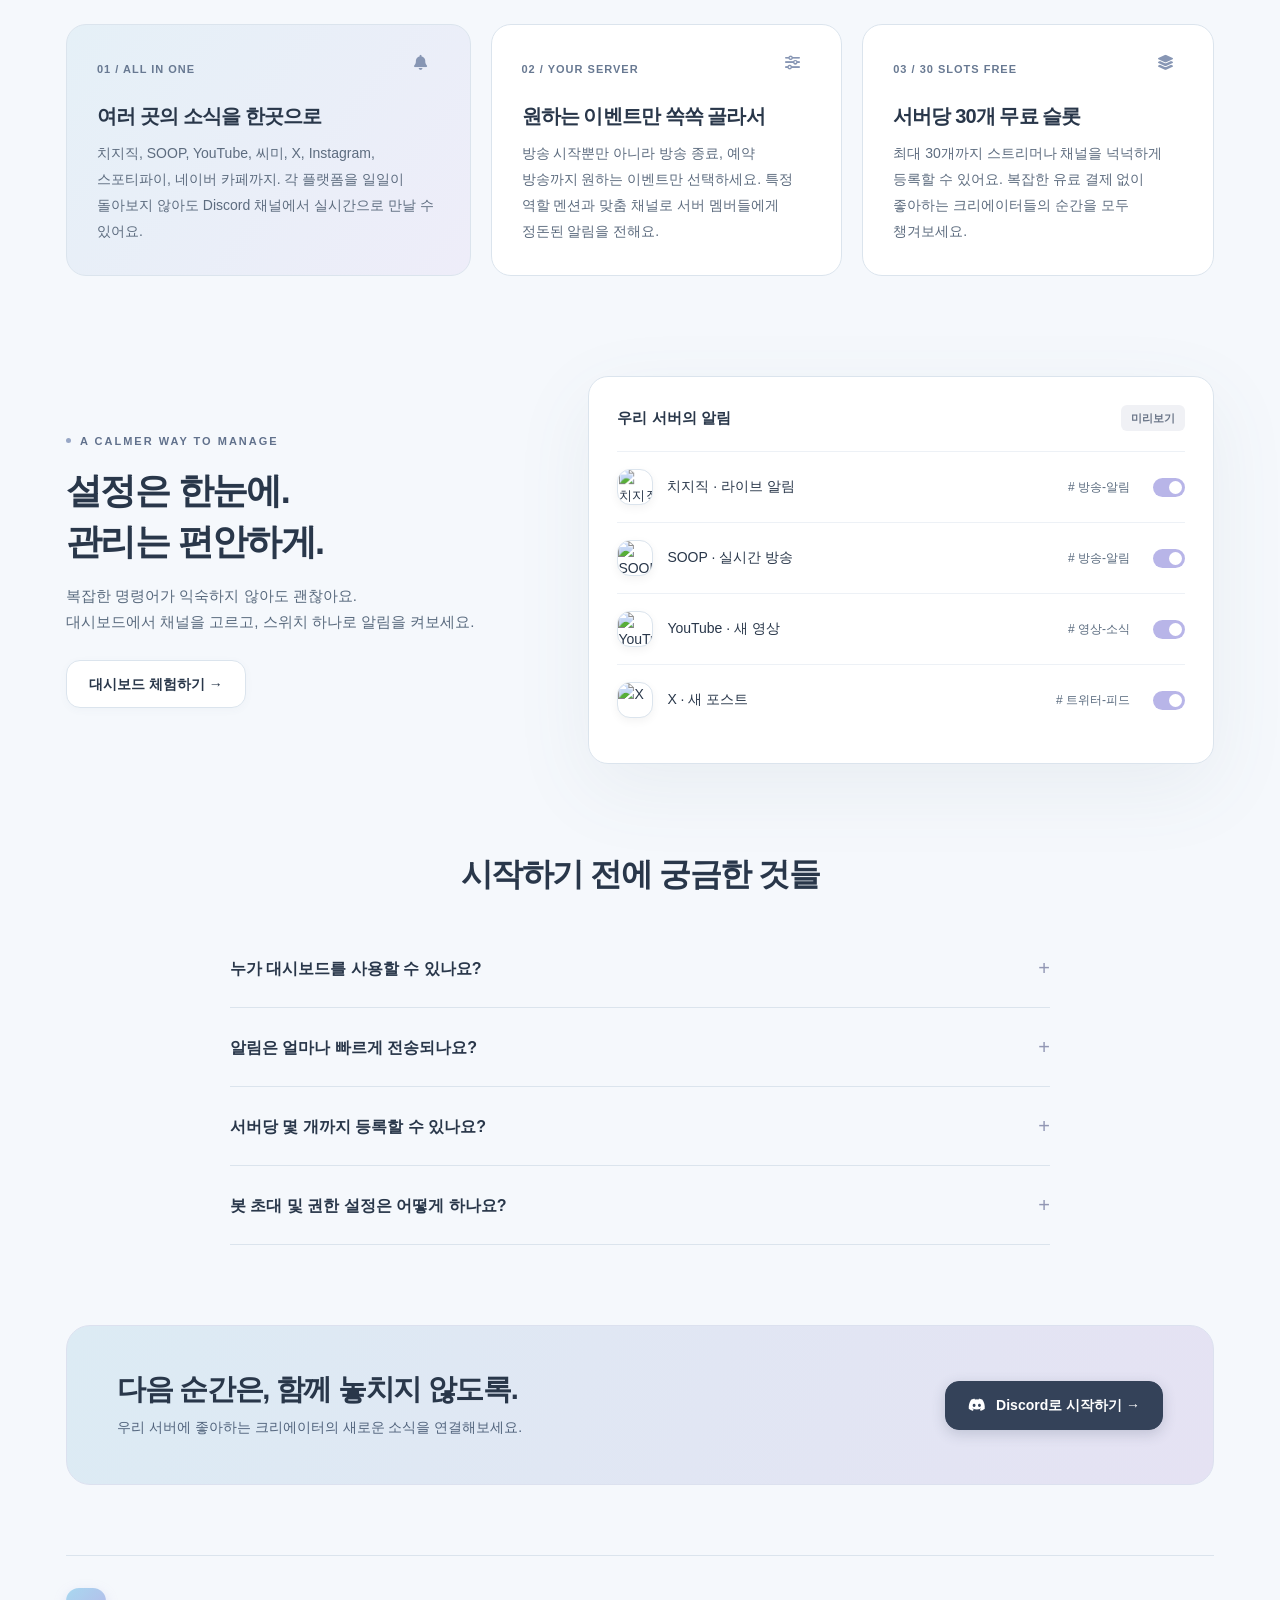
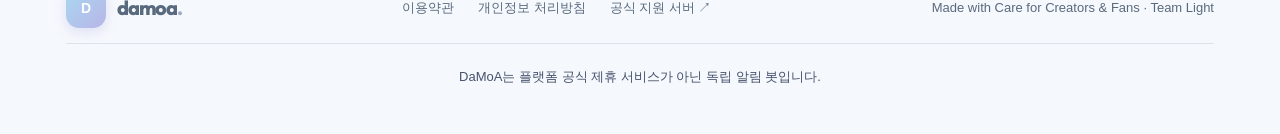
==== commit 42564e93: "feat: implement live event ticker, operator audit log viewer, hex color picker, layout presets, cust" ====
--- a/index.html
+++ b/index.html
@@ -339,6 +339,9 @@
                         <button id="nav-tab-history">
                             <i class="fas fa-history"></i> 전송 기록
                         </button>
+                        <button id="nav-tab-audit">
+                            <i class="fas fa-clipboard-list"></i> 감사 로그
+                        </button>
                         <a href="/guide" id="link-side-guide">
                             <i class="fas fa-book-open"></i> 가이드
                         </a>
@@ -425,6 +428,17 @@
                                 <h1 id="dash-section-title">알림을 한눈에</h1>
                                 <p id="dash-section-desc">치지직, SOOP, YouTube 등의 새로운 소식을 전하는 연결들을 살펴보세요.</p>
                             </div>
+                        </div>
+
+                        <!-- 26. 실시간 이벤트 라이브 피드 티커 위젯 -->
+                        <div class="live-event-ticker" id="live-event-ticker" style="background:rgba(255,255,255,0.75);backdrop-filter:blur(10px);border:1px solid var(--line);border-radius:12px;padding:12px 18px;margin-top:20px;display:flex;align-items:center;gap:12px;box-shadow:0 4px 15px rgba(0,0,0,0.03);">
+                            <span class="live-pulse" style="display:inline-flex;align-items:center;gap:6px;background:rgba(239,68,68,0.12);color:#ef4444;font-size:11px;font-weight:700;padding:4px 9px;border-radius:99px;letter-spacing:0.5px;flex-shrink:0;">
+                                <span style="width:7px;height:7px;border-radius:50%;background:#ef4444;display:inline-block;"></span> LIVE FEED
+                            </span>
+                            <div class="ticker-content" id="ticker-content" style="flex:1;font-size:13px;color:var(--text);white-space:nowrap;overflow:hidden;text-overflow:ellipsis;">
+                                <span>[실시간] 감지 파이프라인 가동 중 · 1초 단위로 최신 방송 및 SNS 이벤트 스트리밍</span>
+                            </div>
+                            <small id="ticker-time" style="color:var(--muted);font-size:11px;flex-shrink:0;">방금 전</small>
                         </div>
 
                         <!-- 3 Stat Summary Cards -->
@@ -559,6 +573,17 @@
                             </div>
                             <div class="history-list" id="history-list-container">
                                 <div class="empty">아직 전송 기록이 없습니다. 새로운 소식이 발견되면 여기에 기록됩니다.</div>
+                            </div>
+                        </section>
+
+                        <!-- 55. 운영자 감사 로그(Audit Log) 뷰어 -->
+                        <section class="panel audit" id="panel-audit" style="display:none;">
+                            <div class="panel-head">
+                                <h2>운영자 감사 로그 (Audit Log)</h2>
+                                <span>누가, 언제, 어떤 슬롯의 채널 및 알림 설정을 변경했는지 IP와 사용자 태그를 기록합니다.</span>
+                            </div>
+                            <div class="audit-list" id="audit-list-container" style="display:flex;flex-direction:column;gap:10px;">
+                                <div class="empty">기록된 감사 로그가 없습니다.</div>
                             </div>
                         </section>
                     </main>
@@ -641,6 +666,37 @@
                                 </div>
                                 <small>수신을 원하는 방송 이벤트만 체크하세요.</small>
                             </div>
+
+                            <!-- 2. 플랫폼별 커스텀 헥스(HEX) 컬러 피커 -->
+                            <div class="field">
+                                <label style="display:flex;justify-content:space-between;align-items:center;">
+                                    <span>커스텀 헥스(HEX) 테마 컬러</span>
+                                    <small id="color-hex-label" style="font-family:monospace;font-weight:700;">#00FFA3</small>
+                                </label>
+                                <div style="display:flex;align-items:center;gap:10px;margin-top:4px;">
+                                    <input type="color" id="modal-custom-color" value="#00FFA3" style="width:42px;height:38px;padding:2px;border-radius:8px;border:1px solid var(--line);cursor:pointer;background:none;">
+                                    <input type="text" id="modal-custom-hex" placeholder="#00FFA3" maxlength="7" style="flex:1;">
+                                </div>
+                                <small>스트리머 고유 퍼스널 컬러를 지정할 수 있는 정밀 색상 선택기</small>
+                            </div>
+
+                            <!-- 9. 미디어 레이아웃 프리셋 선택기 -->
+                            <label class="field">
+                                <span>미디어 레이아웃 프리셋</span>
+                                <select id="modal-media-preset">
+                                    <option value="hero">대형 히어로 배너형 (Hero Banner)</option>
+                                    <option value="gallery">미디어 갤러리형 (Media Gallery)</option>
+                                    <option value="compact">컴팩트 썸네일형 (Compact Thumbnail)</option>
+                                </select>
+                                <small>원하는 스타일에 맞게 레이아웃 구조 전환</small>
+                            </label>
+
+                            <!-- 10. 커스텀 이모지 팩 맵핑 -->
+                            <label class="field">
+                                <span>커스텀 이모지 맵핑</span>
+                                <input type="text" id="modal-custom-emoji" placeholder="예: 🔴 또는 <:chzzk_live:123456789>">
+                                <small>알림 헤더에 표시할 서버 전용 커스텀 이모지 지정</small>
+                            </label>
 
                             <!-- Custom Message -->
                             <label class="field">
